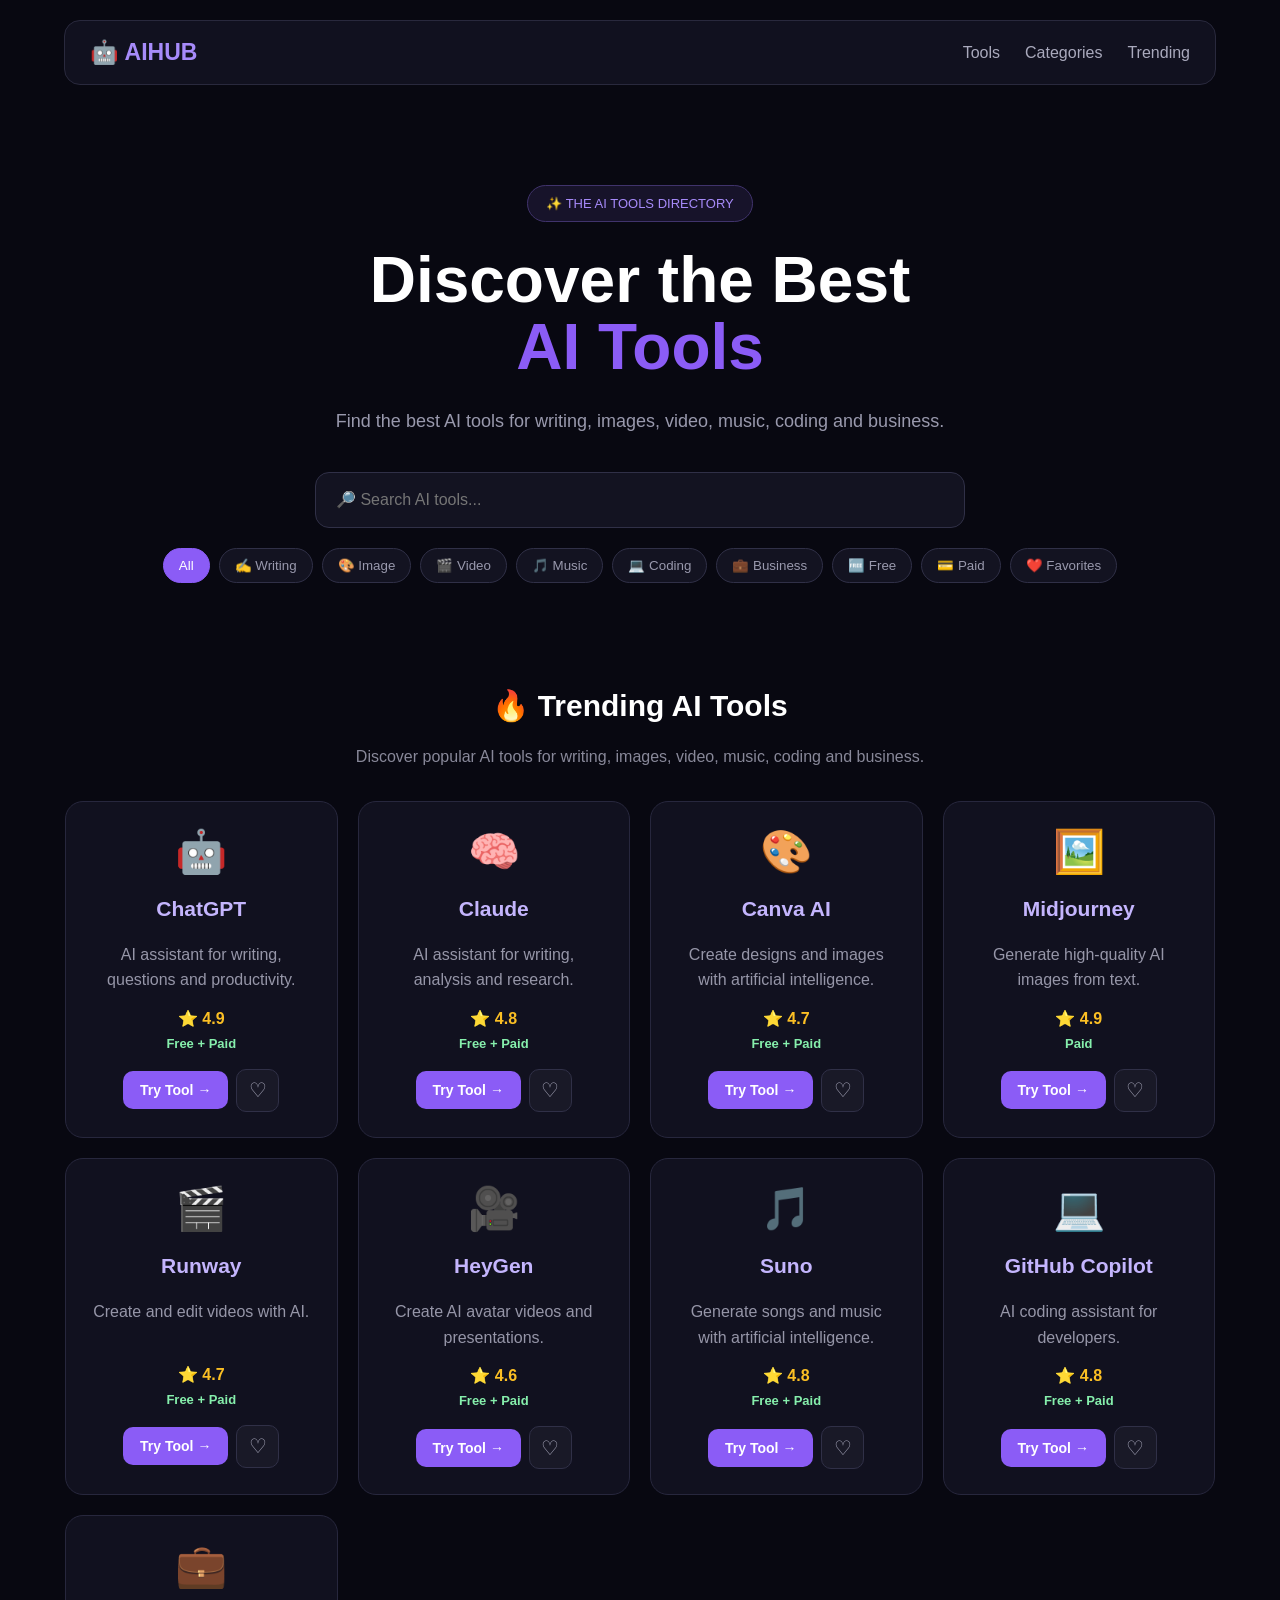
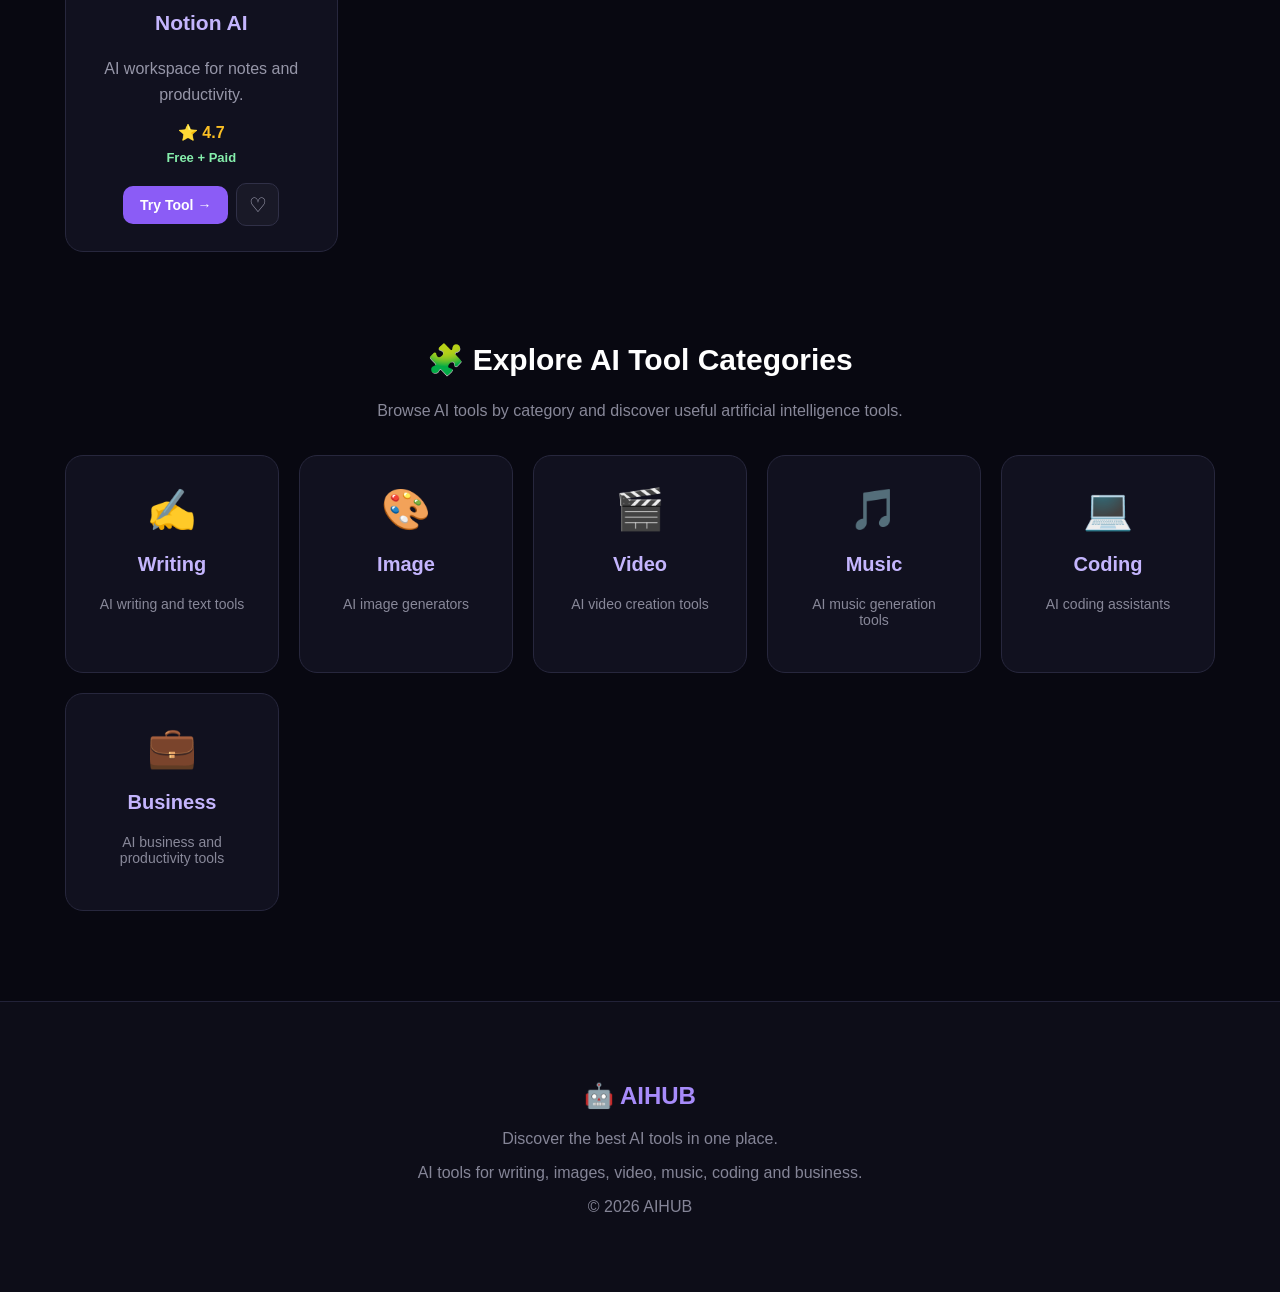
==== index.html @ 84c5f96f "Update index.html" ====
<!DOCTYPE html>
<html lang="en">

<head>

    <meta charset="UTF-8">

    <meta
        name="viewport"
        content="width=device-width, initial-scale=1.0"
    >

    <title>AIHUB - Discover the Best AI Tools</title>

    <meta
        name="description"
        content="AIHUB is an AI tools directory where you can discover the best AI tools for writing, images, video, music, coding and business."
    >

    <meta
        name="keywords"
        content="AI tools, artificial intelligence tools, AI directory, best AI tools, AI writing tools, AI image tools, AI video tools, AI music tools, AI coding tools, AI business tools"
    >

    <meta
        name="robots"
        content="index, follow"
    >

    <meta
        name="author"
        content="AIHUB"
    >

    <link
        rel="canonical"
        href="https://aihubbb.github.io/AIHUB/"
    >

    <link
        rel="stylesheet"
        href="style.css"
    >
<script type="application/ld+json">
{
  "@context": "https://schema.org",
  "@type": "WebSite",
  "name": "AIHUB",
  "url": "https://aihubbb.github.io/AIHUB/",
  "description": "Discover the best AI tools for writing, images, video, music, coding and business.",
  "potentialAction": {
    "@type": "SearchAction",
    "target": "https://aihubbb.github.io/AIHUB/?search={search_term_string}",
    "query-input": "required name=search_term_string"
  }
}
</script>
<meta name='impact-site-verification' value='a7a691cd-0ba6-4238-99f5-280860e67307'>
<!-- Google tag (gtag.js) -->
<script async src="https://www.googletagmanager.com/gtag/js?id=G-LG88MPD4NY"></script>
<script>
  window.dataLayer = window.dataLayer || [];
  function gtag(){dataLayer.push(arguments);}
  gtag('js', new Date());

  gtag('config', 'G-LG88MPD4NY');
</script>
<!-- Google tag (gtag.js) -->
<script async src="https://www.googletagmanager.com/gtag/js?id=G-LG88MPD4NY"></script>
<script>
  window.dataLayer = window.dataLayer || [];
  function gtag(){dataLayer.push(arguments);}
  gtag('js', new Date());

  gtag('config', 'G-LG88MPD4NY');
</script>
</head>
</head>


<body>


<!-- =========================
     NAVBAR
========================= -->

<nav>

    <div class="logo">
        🤖 AIHUB
    </div>


    <div class="nav-links">

        <a href="#tools">
            Tools
        </a>

        <a href="#categories">
            Categories
        </a>

        <a href="#tools">
            Trending
        </a>

    </div>

</nav>



<!-- =========================
     HERO
========================= -->

<header>

    <div class="badge">
        ✨ THE AI TOOLS DIRECTORY
    </div>


    <h1>
        Discover the Best
        <span>AI Tools</span>
    </h1>


    <p>
        Find the best AI tools for writing,
        images, video, music, coding and business.
    </p>



    <!-- =========================
         SEARCH + FILTERS
    ========================= -->

    <div class="search-area">

        <input
            id="searchInput"
            type="text"
            placeholder="🔎 Search AI tools..."
            aria-label="Search AI tools"
        >


        <div class="filters">

            <button
                class="filter active"
                data-filter="all"
            >
                All
            </button>


            <button
                class="filter"
                data-filter="writing"
            >
                ✍️ Writing
            </button>


            <button
                class="filter"
                data-filter="image"
            >
                🎨 Image
            </button>


            <button
                class="filter"
                data-filter="video"
            >
                🎬 Video
            </button>


            <button
                class="filter"
                data-filter="music"
            >
                🎵 Music
            </button>


            <button
                class="filter"
                data-filter="coding"
            >
                💻 Coding
            </button>


            <button
                class="filter"
                data-filter="business"
            >
                💼 Business
            </button>


            <button
                class="filter"
                data-filter="free"
            >
                🆓 Free
            </button>


            <button
                class="filter"
                data-filter="paid"
            >
                💳 Paid
            </button>


            <button
                class="filter"
                id="favoritesFilter"
            >
                ❤️ Favorites
            </button>

        </div>

    </div>

</header>



<!-- =========================
     TOOLS
========================= -->

<section id="tools">

    <h2>
        🔥 Trending AI Tools
    </h2>


    <p class="section-text">
        Discover popular AI tools for writing,
        images, video, music, coding and business.
    </p>



    <div class="tools-grid">



        <!-- CHATGPT -->

        <div
            class="tool-card"
            data-category="writing"
            data-price="both"
            data-name="ChatGPT"
        >

            <div class="tool-icon">
                🤖
            </div>


            <h3>
                ChatGPT
            </h3>


            <p>
                AI assistant for writing,
                questions and productivity.
            </p>


            <div class="rating">
                ⭐ 4.9
            </div>


            <div class="price">
                Free + Paid
            </div>


            <div class="card-buttons">

                <a
                    href="tool.html?tool=ChatGPT"
                    class="try-button"
                >
                    Try Tool →
                </a>


                <button
                    class="favorite"
                    data-tool="ChatGPT"
                    aria-label="Add ChatGPT to favorites"
                >
                    ♡
                </button>

            </div>

        </div>



        <!-- CLAUDE -->

        <div
            class="tool-card"
            data-category="writing"
            data-price="both"
            data-name="Claude"
        >

            <div class="tool-icon">
                🧠
            </div>


            <h3>
                Claude
            </h3>


            <p>
                AI assistant for writing,
                analysis and research.
            </p>


            <div class="rating">
                ⭐ 4.8
            </div>


            <div class="price">
                Free + Paid
            </div>


            <div class="card-buttons">

                <a
                    href="tool.html?tool=Claude"
                    class="try-button"
                >
                    Try Tool →
                </a>


                <button
                    class="favorite"
                    data-tool="Claude"
                    aria-label="Add Claude to favorites"
                >
                    ♡
                </button>

            </div>

        </div>



        <!-- CANVA AI -->

        <div
            class="tool-card"
            data-category="image"
            data-price="both"
            data-name="Canva AI"
        >

            <div class="tool-icon">
                🎨
            </div>


            <h3>
                Canva AI
            </h3>


            <p>
                Create designs and images
                with artificial intelligence.
            </p>


            <div class="rating">
                ⭐ 4.7
            </div>


            <div class="price">
                Free + Paid
            </div>


            <div class="card-buttons">

                <a
                    href="tool.html?tool=Canva%20AI"
                    class="try-button"
                >
                    Try Tool →
                </a>


                <button
                    class="favorite"
                    data-tool="Canva AI"
                    aria-label="Add Canva AI to favorites"
                >
                    ♡
                </button>

            </div>

        </div>



        <!-- MIDJOURNEY -->

        <div
            class="tool-card"
            data-category="image"
            data-price="paid"
            data-name="Midjourney"
        >

            <div class="tool-icon">
                🖼️
            </div>


            <h3>
                Midjourney
            </h3>


            <p>
                Generate high-quality AI
                images from text.
            </p>


            <div class="rating">
                ⭐ 4.9
            </div>


            <div class="price">
                Paid
            </div>


            <div class="card-buttons">

                <a
                    href="tool.html?tool=Midjourney"
                    class="try-button"
                >
                    Try Tool →
                </a>


                <button
                    class="favorite"
                    data-tool="Midjourney"
                    aria-label="Add Midjourney to favorites"
                >
                    ♡
                </button>

            </div>

        </div>



        <!-- RUNWAY -->

        <div
            class="tool-card"
            data-category="video"
            data-price="both"
            data-name="Runway"
        >

            <div class="tool-icon">
                🎬
            </div>


            <h3>
                Runway
            </h3>


            <p>
                Create and edit videos
                with AI.
            </p>


            <div class="rating">
                ⭐ 4.7
            </div>


            <div class="price">
                Free + Paid
            </div>


            <div class="card-buttons">

                <a
                    href="tool.html?tool=Runway"
                    class="try-button"
                >
                    Try Tool →
                </a>


                <button
                    class="favorite"
                    data-tool="Runway"
                    aria-label="Add Runway to favorites"
                >
                    ♡
                </button>

            </div>

        </div>



        <!-- HEYGEN -->

        <div
            class="tool-card"
            data-category="video"
            data-price="both"
            data-name="HeyGen"
        >

            <div class="tool-icon">
                🎥
            </div>


            <h3>
                HeyGen
            </h3>


            <p>
                Create AI avatar videos
                and presentations.
            </p>


            <div class="rating">
                ⭐ 4.6
            </div>


            <div class="price">
                Free + Paid
            </div>


            <div class="card-buttons">

                <a
                    href="tool.html?tool=HeyGen"
                    class="try-button"
                >
                    Try Tool →
                </a>


                <button
                    class="favorite"
                    data-tool="HeyGen"
                    aria-label="Add HeyGen to favorites"
                >
                    ♡
                </button>

            </div>

        </div>



        <!-- SUNO -->

        <div
            class="tool-card"
            data-category="music"
            data-price="both"
            data-name="Suno"
        >

            <div class="tool-icon">
                🎵
            </div>


            <h3>
                Suno
            </h3>


            <p>
                Generate songs and music
                with artificial intelligence.
            </p>


            <div class="rating">
                ⭐ 4.8
            </div>


            <div class="price">
                Free + Paid
            </div>


            <div class="card-buttons">

                <a
                    href="tool.html?tool=Suno"
                    class="try-button"
                >
                    Try Tool →
                </a>


                <button
                    class="favorite"
                    data-tool="Suno"
                    aria-label="Add Suno to favorites"
                >
                    ♡
                </button>

            </div>

        </div>



        <!-- GITHUB COPILOT -->

        <div
            class="tool-card"
            data-category="coding"
            data-price="both"
            data-name="GitHub Copilot"
        >

            <div class="tool-icon">
                💻
            </div>


            <h3>
                GitHub Copilot
            </h3>


            <p>
                AI coding assistant
                for developers.
            </p>


            <div class="rating">
                ⭐ 4.8
            </div>


            <div class="price">
                Free + Paid
            </div>


            <div class="card-buttons">

                <a
                    href="tool.html?tool=GitHub%20Copilot"
                    class="try-button"
                >
                    Try Tool →
                </a>


                <button
                    class="favorite"
                    data-tool="GitHub Copilot"
                    aria-label="Add GitHub Copilot to favorites"
                >
                    ♡
                </button>

            </div>

        </div>



        <!-- NOTION AI -->

        <div
            class="tool-card"
            data-category="business"
            data-price="both"
            data-name="Notion AI"
        >

            <div class="tool-icon">
                💼
            </div>


            <h3>
                Notion AI
            </h3>


            <p>
                AI workspace for notes
                and productivity.
            </p>


            <div class="rating">
                ⭐ 4.7
            </div>


            <div class="price">
                Free + Paid
            </div>


            <div class="card-buttons">

                <a
                    href="tool.html?tool=Notion%20AI"
                    class="try-button"
                >
                    Try Tool →
                </a>


                <button
                    class="favorite"
                    data-tool="Notion AI"
                    aria-label="Add Notion AI to favorites"
                >
                    ♡
                </button>

            </div>

        </div>


    </div>


    <p
        id="noResults"
        class="no-results"
    >
        No tools found 🔍
    </p>

</section>



<!-- =========================
     CATEGORIES
========================= -->

<section id="categories">

    <h2>
        🧩 Explore AI Tool Categories
    </h2>


    <p class="section-text">
        Browse AI tools by category and discover
        useful artificial intelligence tools.
    </p>


    <div class="category-grid">


        <a
            href="writing.html"
            class="category-card"
        >

            ✍️

            <h3>
                Writing
            </h3>

            <p>
                AI writing and text tools
            </p>

        </a>



        <a
            href="image.html"
            class="category-card"
        >

            🎨

            <h3>
                Image
            </h3>

            <p>
                AI image generators
            </p>

        </a>



        <a
            href="video.html"
            class="category-card"
        >

            🎬

            <h3>
                Video
            </h3>

            <p>
                AI video creation tools
            </p>

        </a>



        <a
            href="music.html"
            class="category-card"
        >

            🎵

            <h3>
                Music
            </h3>

            <p>
                AI music generation tools
            </p>

        </a>



        <a
            href="coding.html"
            class="category-card"
        >

            💻

            <h3>
                Coding
            </h3>

            <p>
                AI coding assistants
            </p>

        </a>



        <a
            href="business.html"
            class="category-card"
        >

            💼

            <h3>
                Business
            </h3>

            <p>
                AI business and productivity tools
            </p>

        </a>

    </div>

</section>



<!-- =========================
     FOOTER
========================= -->

<footer>

    <h2>
        🤖 AIHUB
    </h2>


    <p>
        Discover the best AI tools in one place.
    </p>


    <p>
        AI tools for writing, images, video, music,
        coding and business.
    </p>


    <p>
        © 2026 AIHUB
    </p>

</footer>



<!-- =========================
     JAVASCRIPT
========================= -->

<script src="script.js"></script>

</body>

</html>
---- style.css ----
* {
    box-sizing: border-box;
}

html {
    scroll-behavior: smooth;
}

body {
    margin: 0;
    font-family: Arial, sans-serif;
    background: #080811;
    color: white;
}

/* =========================
   NAVBAR
========================= */

nav {
    width: 90%;
    max-width: 1200px;
    margin: 20px auto;
    padding: 18px 25px;
    display: flex;
    justify-content: space-between;
    align-items: center;
    background: #11111f;
    border: 1px solid #29293d;
    border-radius: 16px;
}

.logo {
    font-size: 23px;
    font-weight: bold;
    color: #a78bfa;
}

.nav-links {
    display: flex;
    gap: 25px;
}

.nav-links a {
    color: #aaaabd;
    text-decoration: none;
    transition: 0.2s;
}

.nav-links a:hover {
    color: #a78bfa;
}

/* =========================
   HERO
========================= */

header {
    text-align: center;
    padding: 80px 20px;
}

.badge {
    display: inline-block;
    padding: 10px 18px;
    border: 1px solid #40336c;
    border-radius: 30px;
    background: #17132a;
    color: #a78bfa;
    font-size: 13px;
}

header h1 {
    max-width: 800px;
    margin: 25px auto;
    font-size: 64px;
    line-height: 1.05;
}

header h1 span {
    color: #8b5cf6;
    display: block;
}

header p {
    max-width: 650px;
    margin: auto;
    color: #9999ad;
    font-size: 18px;
    line-height: 1.7;
}

/* =========================
   SEARCH
========================= */

.search-area {
    margin-top: 35px;
}

#searchInput {
    width: 90%;
    max-width: 650px;
    padding: 18px 20px;
    border-radius: 14px;
    border: 1px solid #303047;
    background: #131321;
    color: white;
    outline: none;
    font-size: 16px;
}

#searchInput:focus {
    border-color: #8b5cf6;
}

/* =========================
   FILTERS
========================= */

.filters {
    margin-top: 20px;
    display: flex;
    justify-content: center;
    flex-wrap: wrap;
    gap: 9px;
}

.filter {
    margin: 0;
    padding: 9px 15px;
    border: 1px solid #303047;
    border-radius: 20px;
    background: #131321;
    color: #9999ad;
    cursor: pointer;
    transition: 0.2s;
}

.filter:hover {
    border-color: #8b5cf6;
    color: white;
}

.filter.active {
    background: #8b5cf6;
    border-color: #8b5cf6;
    color: white;
}

/* =========================
   SECTIONS
========================= */

section {
    width: 90%;
    max-width: 1150px;
    margin: 0 auto 90px;
}

section h2 {
    text-align: center;
    font-size: 30px;
}

.section-text {
    text-align: center;
    color: #888899;
}

/* =========================
   TOOLS GRID
========================= */

.tools-grid {
    margin-top: 35px;
    display: grid;
    grid-template-columns: repeat(auto-fit, minmax(240px, 1fr));
    gap: 20px;
}

.tool-card {
    padding: 25px;
    background: #11111f;
    border: 1px solid #27273d;
    border-radius: 18px;
    text-align: center;
    transition: 0.25s;
}

.tool-card:hover {
    transform: translateY(-7px);
    border-color: #8b5cf6;
    box-shadow: 0 10px 35px rgba(139, 92, 246, 0.15);
}

.tool-icon {
    font-size: 42px;
}

.tool-card h3 {
    color: #c4b5fd;
    font-size: 21px;
}

.tool-card p {
    min-height: 50px;
    color: #9696a8;
    line-height: 1.6;
}

.rating {
    color: #fbbf24;
    font-weight: bold;
}

.price {
    margin-top: 8px;
    color: #86efac;
    font-size: 13px;
    font-weight: bold;
}

/* =========================
   CARD BUTTONS
========================= */

.card-buttons {
    margin-top: 18px;
    display: flex;
    justify-content: center;
    align-items: center;
    gap: 8px;
}

.try-button {
    display: inline-block;
    padding: 11px 17px;
    border-radius: 10px;
    background: #8b5cf6;
    color: white;
    text-decoration: none;
    font-size: 14px;
    font-weight: bold;
    transition: 0.2s;
}

.try-button:hover {
    background: #7c3aed;
    transform: translateY(-2px);
}

/* =========================
   FAVORITES
========================= */

.favorite {
    width: 43px;
    height: 43px;
    margin: 0;
    padding: 0;
    border-radius: 10px;
    background: #191927;
    border: 1px solid #303047;
    color: #aaaabd;
    font-size: 20px;
    cursor: pointer;
    transition: 0.2s;
}

.favorite:hover {
    background: #291c3c;
}

.favorite.active {
    background: #35152f;
    border-color: #f472b6;
    color: #f472b6;
}

/* =========================
   NO RESULTS
========================= */

.no-results {
    display: none;
    text-align: center;
    margin-top: 30px;
    color: #9999ad;
}

/* =========================
   CATEGORIES
========================= */

.category-grid {
    margin-top: 35px;
    display: grid;
    grid-template-columns: repeat(auto-fit, minmax(200px, 1fr));
    gap: 20px;
}

.category-card {
    padding: 30px;
    background: #11111f;
    border: 1px solid #27273d;
    border-radius: 18px;
    text-align: center;
    text-decoration: none;
    color: white;
    font-size: 40px;
    transition: 0.25s;
}

.category-card:hover {
    transform: translateY(-7px);
    border-color: #8b5cf6;
    box-shadow: 0 10px 35px rgba(139, 92, 246, 0.12);
}

.category-card h3 {
    color: #c4b5fd;
    font-size: 20px;
}

.category-card p {
    color: #888899;
    font-size: 14px;
}

/* =========================
   TOOL DETAILS PAGE
========================= */

.tool-details-card {
    max-width: 850px;
    margin: 0 auto;
    padding: 45px;
    background: #11111f;
    border: 1px solid #29293d;
    border-radius: 24px;
    text-align: center;
    box-shadow: 0 20px 60px rgba(0, 0, 0, 0.25);
}

.big-tool-icon {
    width: 100px;
    height: 100px;
    margin: 0 auto 25px;
    display: flex;
    justify-content: center;
    align-items: center;
    border-radius: 25px;
    background: #191927;
    border: 1px solid #34344d;
    font-size: 55px;
}

.tool-details-card > h2 {
    margin-top: 10px;
    color: #c4b5fd;
    font-size: 32px;
}

.tool-info {
    margin-top: 35px;
    display: grid;
    grid-template-columns: repeat(3, 1fr);
    gap: 15px;
}

.info-box {
    padding: 20px;
    background: #181827;
    border: 1px solid #2c2c43;
    border-radius: 15px;
}

.info-box span {
    display: block;
    margin-bottom: 10px;
    color: #888899;
    font-size: 14px;
}

.info-box strong {
    color: white;
    font-size: 17px;
}

/* =========================
   FEATURES
========================= */

.features {
    margin-top: 40px;
    padding: 30px;
    background: #0d0d18;
    border: 1px solid #29293d;
    border-radius: 18px;
    text-align: left;
}

.features h2 {
    margin-top: 0;
    margin-bottom: 25px;
    text-align: left;
    color: #c4b5fd;
}

.features ul {
    margin: 0;
    padding: 0;
    list-style: none;
}

.features li {
    position: relative;
    margin-bottom: 14px;
    padding: 14px 16px 14px 45px;
    background: #151522;
    border-radius: 10px;
    color: #aaaabd;
    line-height: 1.5;
}

.features li::before {
    content: "✓";
    position: absolute;
    left: 17px;
    color: #86efac;
    font-weight: bold;
}

/* =========================
   DETAILS BUTTONS
========================= */

.details-buttons {
    margin-top: 35px;
    display: flex;
    justify-content: center;
    align-items: center;
    gap: 12px;
    flex-wrap: wrap;
}

.big-button {
    padding: 14px 25px;
    font-size: 16px;
}

.back-button {
    display: inline-block;
    padding: 14px 25px;
    border-radius: 10px;
    background: #191927;
    border: 1px solid #303047;
    color: #aaaabd;
    text-decoration: none;
    font-size: 15px;
    font-weight: bold;
    transition: 0.2s;
}

.back-button:hover {
    color: white;
    border-color: #8b5cf6;
    background: #211d32;
}

/* =========================
   FOOTER
========================= */

footer {
    padding: 60px 20px;
    text-align: center;
    border-top: 1px solid #222238;
    background: #0d0d18;
}

footer h2 {
    color: #a78bfa;
}

footer p {
    color: #858597;
}

/* =========================
   MOBILE
========================= */

@media (max-width: 700px) {

    nav {
        flex-direction: column;
        gap: 15px;
    }

    .nav-links {
        flex-wrap: wrap;
        justify-content: center;
        gap: 15px;
    }

    header {
        padding: 60px 20px;
    }

    header h1 {
        font-size: 45px;
    }

    header p {
        font-size: 16px;
    }

    .tools-grid {
        grid-template-columns: 1fr;
    }

    .category-grid {
        grid-template-columns: 1fr;
    }

    .tool-details-card {
        padding: 25px 18px;
    }

    .tool-info {
        grid-template-columns: 1fr;
    }

    .features {
        padding: 20px;
    }

    .details-buttons {
        flex-direction: column;
    }

    .big-button,
    .back-button {
        width: 100%;
        text-align: center;
    }
}
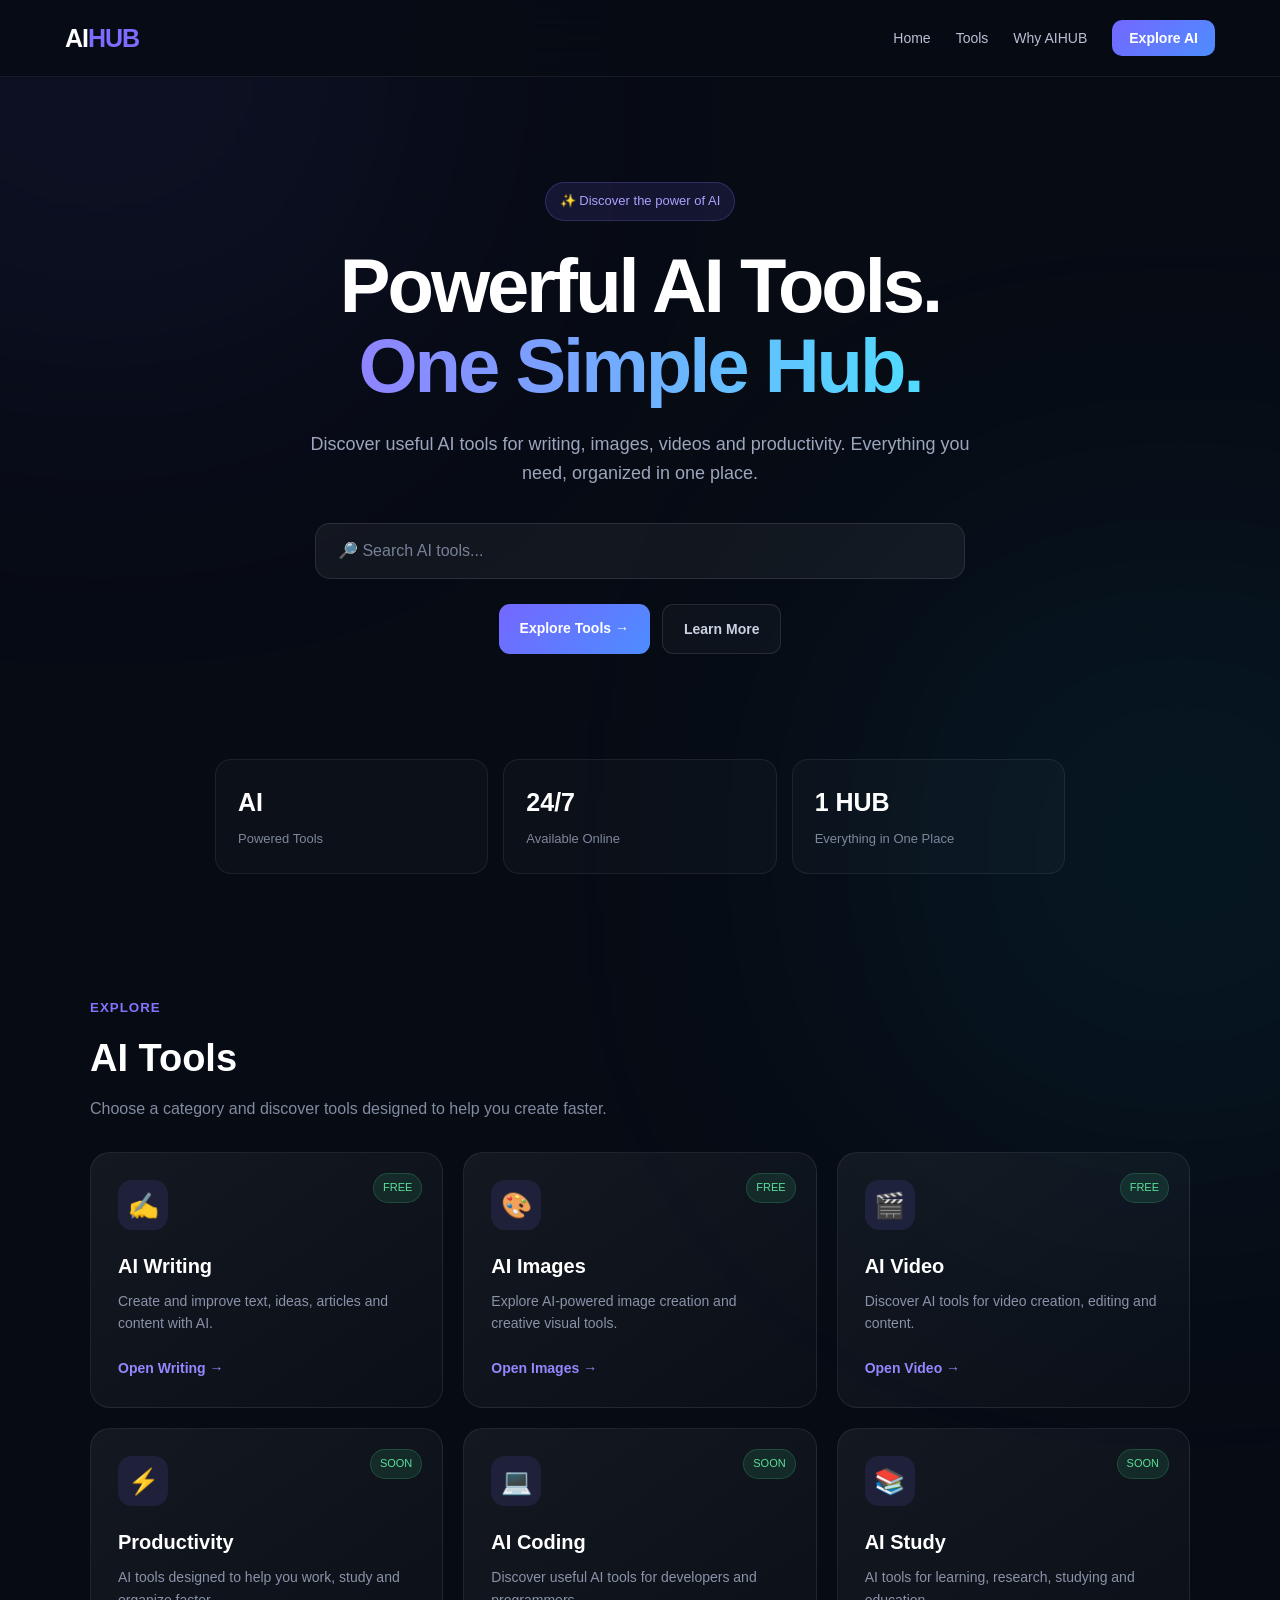
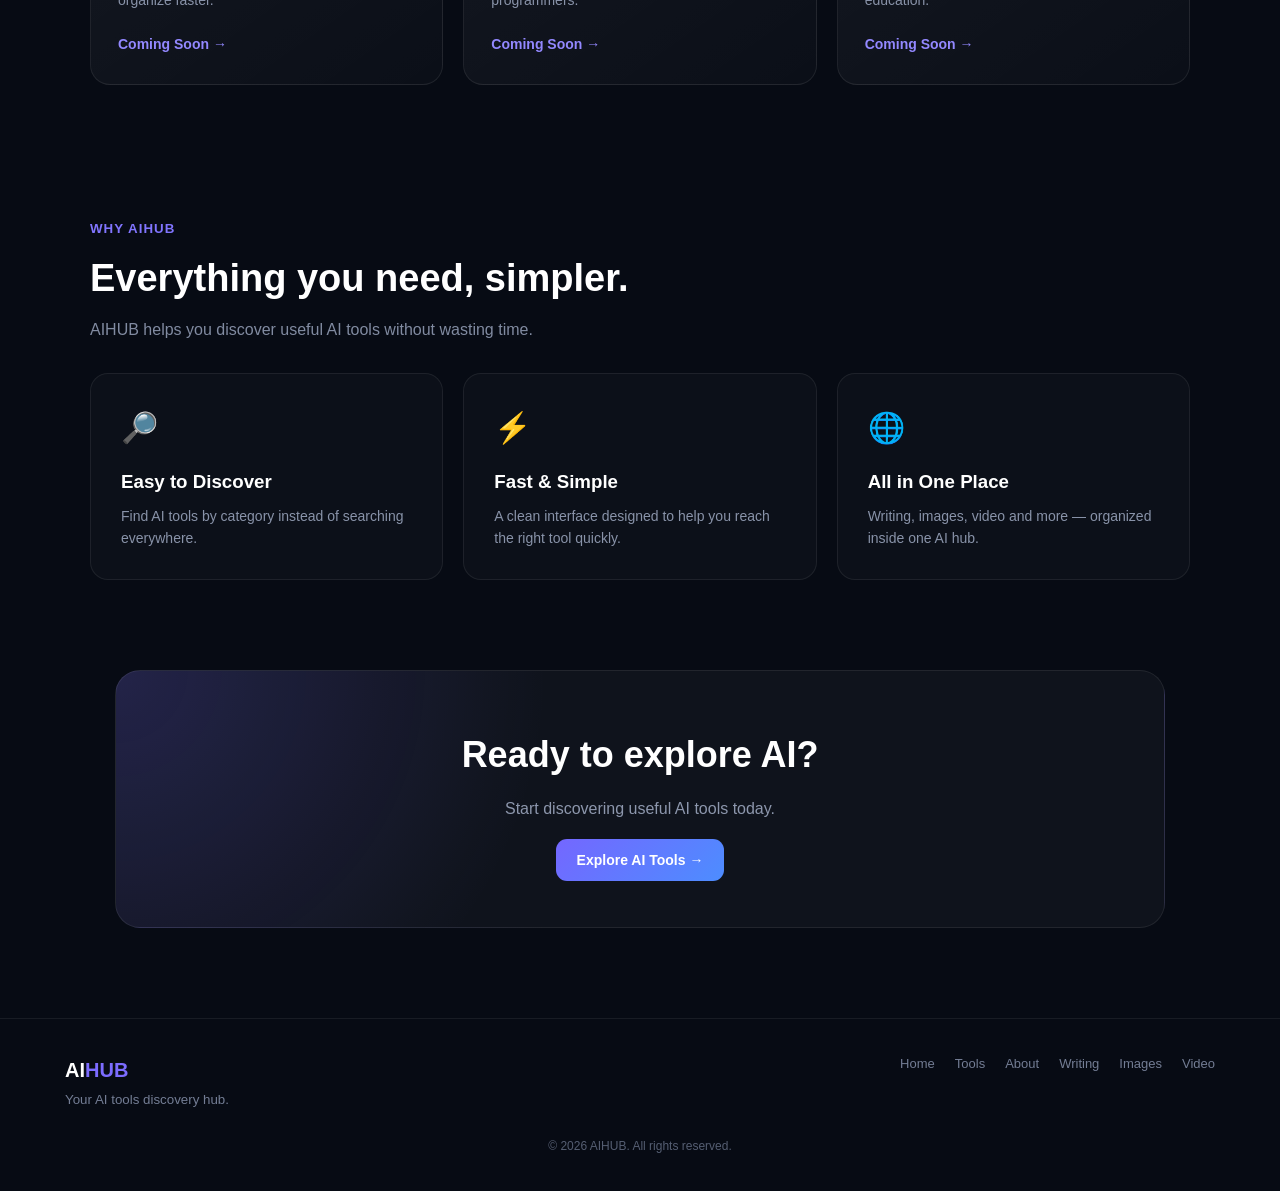
==== commit 0e11d1e7: "Update index.html" ====
--- a/index.html
+++ b/index.html
@@ -1,984 +1,946 @@
 <!DOCTYPE html>
 <html lang="en">
-
 <head>
-
-    <meta charset="UTF-8">
-
-    <meta
-        name="viewport"
-        content="width=device-width, initial-scale=1.0"
-    >
-
-    <title>AIHUB - Discover the Best AI Tools</title>
-
-    <meta
-        name="description"
-        content="AIHUB is an AI tools directory where you can discover the best AI tools for writing, images, video, music, coding and business."
-    >
-
-    <meta
-        name="keywords"
-        content="AI tools, artificial intelligence tools, AI directory, best AI tools, AI writing tools, AI image tools, AI video tools, AI music tools, AI coding tools, AI business tools"
-    >
-
-    <meta
-        name="robots"
-        content="index, follow"
-    >
-
-    <meta
-        name="author"
-        content="AIHUB"
-    >
-
-    <link
-        rel="canonical"
-        href="https://aihubbb.github.io/AIHUB/"
-    >
-
-    <link
-        rel="stylesheet"
-        href="style.css"
-    >
-<script type="application/ld+json">
-{
-  "@context": "https://schema.org",
-  "@type": "WebSite",
-  "name": "AIHUB",
-  "url": "https://aihubbb.github.io/AIHUB/",
-  "description": "Discover the best AI tools for writing, images, video, music, coding and business.",
-  "potentialAction": {
-    "@type": "SearchAction",
-    "target": "https://aihubbb.github.io/AIHUB/?search={search_term_string}",
-    "query-input": "required name=search_term_string"
-  }
-}
-</script>
-<meta name='impact-site-verification' value='a7a691cd-0ba6-4238-99f5-280860e67307'>
-<!-- Google tag (gtag.js) -->
-<script async src="https://www.googletagmanager.com/gtag/js?id=G-LG88MPD4NY"></script>
-<script>
-  window.dataLayer = window.dataLayer || [];
-  function gtag(){dataLayer.push(arguments);}
-  gtag('js', new Date());
-
-  gtag('config', 'G-LG88MPD4NY');
-</script>
-<!-- Google tag (gtag.js) -->
-<script async src="https://www.googletagmanager.com/gtag/js?id=G-LG88MPD4NY"></script>
-<script>
-  window.dataLayer = window.dataLayer || [];
-  function gtag(){dataLayer.push(arguments);}
-  gtag('js', new Date());
-
-  gtag('config', 'G-LG88MPD4NY');
-</script>
+  <meta charset="UTF-8">
+
+  <!-- Mobile -->
+  <meta name="viewport" content="width=device-width, initial-scale=1.0">
+
+  <!-- SEO -->
+  <title>AIHUB - Free AI Tools for Writing, Images & Videos</title>
+  <meta name="description" content="AIHUB is a collection of useful AI tools for writing, images, videos and productivity. Discover powerful AI tools in one place.">
+  <meta name="keywords" content="AI tools, free AI tools, artificial intelligence, AI writing, AI image generator, AI video tools, AIHUB">
+  <meta name="author" content="AIHUB">
+
+  <!-- Google -->
+  <meta name="robots" content="index, follow">
+  <link rel="canonical" href="https://aihubbb.github.io/AIHUB/">
+
+  <!-- Favicon -->
+  <link rel="icon" href="favicon.svg" type="image/svg+xml">
+
+  <!-- Open Graph -->
+  <meta property="og:title" content="AIHUB - Powerful AI Tools">
+  <meta property="og:description" content="Discover useful AI tools for writing, images, videos and productivity.">
+  <meta property="og:type" content="website">
+  <meta property="og:url" content="https://aihubbb.github.io/AIHUB/">
+
+  <!-- Google Analytics -->
+  <script async src="https://www.googletagmanager.com/gtag/js?id=G-LG88MPD4NY"></script>
+  <script>
+    window.dataLayer = window.dataLayer || [];
+    function gtag(){dataLayer.push(arguments);}
+    gtag('js', new Date());
+
+    gtag('config', 'G-LG88MPD4NY');
+  </script>
+
+  <style>
+    * {
+      margin: 0;
+      padding: 0;
+      box-sizing: border-box;
+    }
+
+    html {
+      scroll-behavior: smooth;
+    }
+
+    body {
+      font-family: Arial, Helvetica, sans-serif;
+      background: #070b14;
+      color: #ffffff;
+      line-height: 1.6;
+      overflow-x: hidden;
+    }
+
+    /* Background */
+    body::before {
+      content: "";
+      position: fixed;
+      width: 500px;
+      height: 500px;
+      background: #6c63ff;
+      filter: blur(180px);
+      opacity: 0.12;
+      top: -200px;
+      left: -150px;
+      pointer-events: none;
+      z-index: -1;
+    }
+
+    body::after {
+      content: "";
+      position: fixed;
+      width: 500px;
+      height: 500px;
+      background: #00d4ff;
+      filter: blur(180px);
+      opacity: 0.10;
+      bottom: -200px;
+      right: -150px;
+      pointer-events: none;
+      z-index: -1;
+    }
+
+    /* Navbar */
+    nav {
+      width: 100%;
+      position: sticky;
+      top: 0;
+      z-index: 1000;
+      background: rgba(7, 11, 20, 0.82);
+      backdrop-filter: blur(18px);
+      border-bottom: 1px solid rgba(255,255,255,0.07);
+    }
+
+    .nav-container {
+      max-width: 1200px;
+      margin: auto;
+      padding: 18px 25px;
+      display: flex;
+      justify-content: space-between;
+      align-items: center;
+    }
+
+    .logo {
+      font-size: 25px;
+      font-weight: 800;
+      letter-spacing: -1px;
+      color: white;
+      text-decoration: none;
+    }
+
+    .logo span {
+      color: #7c6cff;
+    }
+
+    .nav-links {
+      display: flex;
+      gap: 25px;
+      list-style: none;
+    }
+
+    .nav-links a {
+      color: #b8c0d4;
+      text-decoration: none;
+      font-size: 14px;
+      transition: 0.3s;
+    }
+
+    .nav-links a:hover {
+      color: white;
+    }
+
+    .nav-button {
+      padding: 10px 17px;
+      border-radius: 10px;
+      background: linear-gradient(135deg, #7467ff, #4d8dff);
+      color: white !important;
+      font-weight: bold;
+    }
+
+    /* Hero */
+    .hero {
+      max-width: 1100px;
+      margin: auto;
+      padding: 105px 25px 75px;
+      text-align: center;
+    }
+
+    .badge {
+      display: inline-block;
+      padding: 8px 14px;
+      border-radius: 30px;
+      background: rgba(124,108,255,0.12);
+      border: 1px solid rgba(124,108,255,0.25);
+      color: #aaa2ff;
+      font-size: 13px;
+      margin-bottom: 25px;
+    }
+
+    .hero h1 {
+      font-size: clamp(42px, 7vw, 76px);
+      line-height: 1.05;
+      letter-spacing: -3px;
+      max-width: 900px;
+      margin: auto;
+    }
+
+    .gradient-text {
+      background: linear-gradient(90deg, #8f83ff, #4fdcff);
+      -webkit-background-clip: text;
+      background-clip: text;
+      color: transparent;
+    }
+
+    .hero p {
+      max-width: 680px;
+      margin: 25px auto 35px;
+      color: #9ca6bc;
+      font-size: 18px;
+    }
+
+    /* Search */
+    .search-box {
+      max-width: 650px;
+      margin: 0 auto 20px;
+      position: relative;
+    }
+
+    .search-box input {
+      width: 100%;
+      padding: 18px 22px;
+      border-radius: 15px;
+      border: 1px solid rgba(255,255,255,0.1);
+      background: rgba(255,255,255,0.05);
+      color: white;
+      font-size: 16px;
+      outline: none;
+      transition: 0.3s;
+    }
+
+    .search-box input:focus {
+      border-color: #7467ff;
+      box-shadow: 0 0 25px rgba(116,103,255,0.18);
+    }
+
+    .search-box input::placeholder {
+      color: #778198;
+    }
+
+    .hero-buttons {
+      display: flex;
+      justify-content: center;
+      gap: 12px;
+      margin-top: 25px;
+      flex-wrap: wrap;
+    }
+
+    .primary-btn,
+    .secondary-btn {
+      padding: 13px 21px;
+      border-radius: 11px;
+      text-decoration: none;
+      font-weight: bold;
+      font-size: 14px;
+      transition: 0.3s;
+    }
+
+    .primary-btn {
+      background: linear-gradient(135deg, #7467ff, #4d8dff);
+      color: white;
+    }
+
+    .secondary-btn {
+      color: #cbd2e3;
+      border: 1px solid rgba(255,255,255,0.1);
+      background: rgba(255,255,255,0.03);
+    }
+
+    .primary-btn:hover,
+    .secondary-btn:hover {
+      transform: translateY(-2px);
+    }
+
+    /* Stats */
+    .stats {
+      max-width: 900px;
+      margin: 30px auto 80px;
+      display: grid;
+      grid-template-columns: repeat(3, 1fr);
+      gap: 15px;
+      padding: 0 25px;
+    }
+
+    .stat {
+      padding: 22px;
+      border: 1px solid rgba(255,255,255,0.07);
+      border-radius: 16px;
+      background: rgba(255,255,255,0.025);
+    }
+
+    .stat strong {
+      display: block;
+      font-size: 25px;
+      margin-bottom: 3px;
+    }
+
+    .stat span {
+      color: #7e879d;
+      font-size: 13px;
+    }
+
+    /* Sections */
+    .section {
+      max-width: 1150px;
+      margin: auto;
+      padding: 40px 25px 90px;
+    }
+
+    .section-header {
+      margin-bottom: 30px;
+    }
+
+    .section-header small {
+      color: #8175ff;
+      font-weight: bold;
+      text-transform: uppercase;
+      letter-spacing: 1px;
+    }
+
+    .section-header h2 {
+      font-size: 38px;
+      margin-top: 8px;
+    }
+
+    .section-header p {
+      color: #818ba1;
+      margin-top: 8px;
+    }
+
+    /* Tools Grid */
+    .tools-grid {
+      display: grid;
+      grid-template-columns: repeat(3, 1fr);
+      gap: 20px;
+    }
+
+    .tool-card {
+      position: relative;
+      padding: 27px;
+      min-height: 230px;
+      border-radius: 20px;
+      background: linear-gradient(
+        145deg,
+        rgba(255,255,255,0.055),
+        rgba(255,255,255,0.018)
+      );
+      border: 1px solid rgba(255,255,255,0.08);
+      transition: 0.3s;
+      overflow: hidden;
+    }
+
+    .tool-card:hover {
+      transform: translateY(-6px);
+      border-color: rgba(124,108,255,0.5);
+      box-shadow: 0 20px 50px rgba(0,0,0,0.25);
+    }
+
+    .tool-icon {
+      width: 50px;
+      height: 50px;
+      display: flex;
+      align-items: center;
+      justify-content: center;
+      border-radius: 14px;
+      background: rgba(124,108,255,0.12);
+      font-size: 25px;
+      margin-bottom: 20px;
+    }
+
+    .tool-card h3 {
+      font-size: 20px;
+      margin-bottom: 8px;
+    }
+
+    .tool-card p {
+      color: #8993a9;
+      font-size: 14px;
+      margin-bottom: 20px;
+    }
+
+    .tool-link {
+      color: #9388ff;
+      text-decoration: none;
+      font-weight: bold;
+      font-size: 14px;
+    }
+
+    .status {
+      position: absolute;
+      right: 20px;
+      top: 20px;
+      font-size: 11px;
+      padding: 5px 9px;
+      border-radius: 20px;
+      background: rgba(70,210,140,0.12);
+      color: #5be09b;
+      border: 1px solid rgba(70,210,140,0.2);
+    }
+
+    /* Why AIHUB */
+    .why-grid {
+      display: grid;
+      grid-template-columns: repeat(3, 1fr);
+      gap: 20px;
+    }
+
+    .why-card {
+      padding: 30px;
+      border-radius: 18px;
+      background: rgba(255,255,255,0.025);
+      border: 1px solid rgba(255,255,255,0.07);
+    }
+
+    .why-card h3 {
+      margin: 15px 0 8px;
+    }
+
+    .why-card p {
+      color: #8993a9;
+      font-size: 14px;
+    }
+
+    .why-icon {
+      font-size: 30px;
+    }
+
+    /* CTA */
+    .cta {
+      max-width: 1050px;
+      margin: 0 auto 90px;
+      padding: 55px 30px;
+      text-align: center;
+      border-radius: 25px;
+      background:
+        radial-gradient(circle at top left, rgba(116,103,255,0.2), transparent 40%),
+        rgba(255,255,255,0.035);
+      border: 1px solid rgba(255,255,255,0.08);
+    }
+
+    .cta h2 {
+      font-size: 36px;
+      margin-bottom: 12px;
+    }
+
+    .cta p {
+      color: #8d97ad;
+      margin-bottom: 25px;
+    }
+
+    /* Footer */
+    footer {
+      border-top: 1px solid rgba(255,255,255,0.07);
+      padding: 35px 25px;
+      color: #737d94;
+    }
+
+    .footer-container {
+      max-width: 1150px;
+      margin: auto;
+      display: flex;
+      justify-content: space-between;
+      gap: 20px;
+      flex-wrap: wrap;
+    }
+
+    .footer-logo {
+      color: white;
+      font-weight: bold;
+      font-size: 20px;
+    }
+
+    .footer-links {
+      display: flex;
+      gap: 20px;
+      flex-wrap: wrap;
+    }
+
+    .footer-links a {
+      color: #737d94;
+      text-decoration: none;
+      font-size: 13px;
+    }
+
+    .footer-links a:hover {
+      color: white;
+    }
+
+    .copyright {
+      text-align: center;
+      margin-top: 25px;
+      font-size: 12px;
+      color: #555e72;
+    }
+
+    /* No results */
+    #noResults {
+      display: none;
+      text-align: center;
+      color: #8b95aa;
+      padding: 30px;
+    }
+
+    /* Mobile */
+    @media (max-width: 850px) {
+      .tools-grid,
+      .why-grid {
+        grid-template-columns: repeat(2, 1fr);
+      }
+
+      .nav-links {
+        display: none;
+      }
+
+      .hero {
+        padding-top: 75px;
+      }
+    }
+
+    @media (max-width: 600px) {
+      .hero h1 {
+        letter-spacing: -2px;
+      }
+
+      .hero p {
+        font-size: 16px;
+      }
+
+      .stats {
+        grid-template-columns: 1fr;
+      }
+
+      .tools-grid,
+      .why-grid {
+        grid-template-columns: 1fr;
+      }
+
+      .section-header h2 {
+        font-size: 30px;
+      }
+
+      .cta h2 {
+        font-size: 28px;
+      }
+
+      .nav-container {
+        padding: 15px 18px;
+      }
+    }
+  </style>
 </head>
-</head>
-
 
 <body>
 
-
-<!-- =========================
-     NAVBAR
-========================= -->
-
-<nav>
-
-    <div class="logo">
-        🤖 AIHUB
+  <!-- NAVBAR -->
+  <nav>
+    <div class="nav-container">
+
+      <a href="./" class="logo">
+        AI<span>HUB</span>
+      </a>
+
+      <ul class="nav-links">
+        <li><a href="./">Home</a></li>
+        <li><a href="#tools">Tools</a></li>
+        <li><a href="#why">Why AIHUB</a></li>
+        <li>
+          <a href="#tools" class="nav-button">Explore AI</a>
+        </li>
+      </ul>
+
     </div>
-
-
-    <div class="nav-links">
-
-        <a href="#tools">
-            Tools
-        </a>
-
-        <a href="#categories">
-            Categories
-        </a>
-
-        <a href="#tools">
-            Trending
-        </a>
-
+  </nav>
+
+
+  <!-- HERO -->
+  <header class="hero">
+
+    <div class="badge">
+      ✨ Discover the power of AI
     </div>
 
-</nav>
-
-
-
-<!-- =========================
-     HERO
-========================= -->
-
-<header>
-
-    <div class="badge">
-        ✨ THE AI TOOLS DIRECTORY
+    <h1>
+      Powerful AI Tools.
+      <br>
+      <span class="gradient-text">One Simple Hub.</span>
+    </h1>
+
+    <p>
+      Discover useful AI tools for writing, images, videos and productivity.
+      Everything you need, organized in one place.
+    </p>
+
+    <!-- SEARCH -->
+    <div class="search-box">
+      <input
+        type="search"
+        id="searchInput"
+        placeholder="🔎 Search AI tools..."
+        aria-label="Search AI tools"
+      >
     </div>
 
-
-    <h1>
-        Discover the Best
-        <span>AI Tools</span>
-    </h1>
-
-
-    <p>
-        Find the best AI tools for writing,
-        images, video, music, coding and business.
-    </p>
-
-
-
-    <!-- =========================
-         SEARCH + FILTERS
-    ========================= -->
-
-    <div class="search-area">
-
-        <input
-            id="searchInput"
-            type="text"
-            placeholder="🔎 Search AI tools..."
-            aria-label="Search AI tools"
+    <div class="hero-buttons">
+      <a href="#tools" class="primary-btn">
+        Explore Tools →
+      </a>
+
+      <a href="#why" class="secondary-btn">
+        Learn More
+      </a>
+    </div>
+
+  </header>
+
+
+  <!-- STATS -->
+  <section class="stats">
+
+    <div class="stat">
+      <strong>AI</strong>
+      <span>Powered Tools</span>
+    </div>
+
+    <div class="stat">
+      <strong>24/7</strong>
+      <span>Available Online</span>
+    </div>
+
+    <div class="stat">
+      <strong>1 HUB</strong>
+      <span>Everything in One Place</span>
+    </div>
+
+  </section>
+
+
+  <!-- TOOLS -->
+  <main>
+
+    <section class="section" id="tools">
+
+      <div class="section-header">
+        <small>Explore</small>
+
+        <h2>AI Tools</h2>
+
+        <p>
+          Choose a category and discover tools designed to help you create faster.
+        </p>
+      </div>
+
+
+      <div class="tools-grid" id="toolsGrid">
+
+        <!-- WRITING -->
+        <article
+          class="tool-card"
+          data-name="writing ai writer text content blog copy"
         >
 
-
-        <div class="filters">
-
-            <button
-                class="filter active"
-                data-filter="all"
-            >
-                All
-            </button>
-
-
-            <button
-                class="filter"
-                data-filter="writing"
-            >
-                ✍️ Writing
-            </button>
-
-
-            <button
-                class="filter"
-                data-filter="image"
-            >
-                🎨 Image
-            </button>
-
-
-            <button
-                class="filter"
-                data-filter="video"
-            >
-                🎬 Video
-            </button>
-
-
-            <button
-                class="filter"
-                data-filter="music"
-            >
-                🎵 Music
-            </button>
-
-
-            <button
-                class="filter"
-                data-filter="coding"
-            >
-                💻 Coding
-            </button>
-
-
-            <button
-                class="filter"
-                data-filter="business"
-            >
-                💼 Business
-            </button>
-
-
-            <button
-                class="filter"
-                data-filter="free"
-            >
-                🆓 Free
-            </button>
-
-
-            <button
-                class="filter"
-                data-filter="paid"
-            >
-                💳 Paid
-            </button>
-
-
-            <button
-                class="filter"
-                id="favoritesFilter"
-            >
-                ❤️ Favorites
-            </button>
+          <span class="status">FREE</span>
+
+          <div class="tool-icon">
+            ✍️
+          </div>
+
+          <h3>AI Writing</h3>
+
+          <p>
+            Create and improve text, ideas, articles and content with AI.
+          </p>
+
+          <a href="writing.html" class="tool-link">
+            Open Writing →
+          </a>
+
+        </article>
+
+
+        <!-- IMAGE -->
+        <article
+          class="tool-card"
+          data-name="image ai images generator art design photo"
+        >
+
+          <span class="status">FREE</span>
+
+          <div class="tool-icon">
+            🎨
+          </div>
+
+          <h3>AI Images</h3>
+
+          <p>
+            Explore AI-powered image creation and creative visual tools.
+          </p>
+
+          <a href="image.html" class="tool-link">
+            Open Images →
+          </a>
+
+        </article>
+
+
+        <!-- VIDEO -->
+        <article
+          class="tool-card"
+          data-name="video ai video creator editing animation"
+        >
+
+          <span class="status">FREE</span>
+
+          <div class="tool-icon">
+            🎬
+          </div>
+
+          <h3>AI Video</h3>
+
+          <p>
+            Discover AI tools for video creation, editing and content.
+          </p>
+
+          <a href="video.html" class="tool-link">
+            Open Video →
+          </a>
+
+        </article>
+
+
+        <!-- PRODUCTIVITY -->
+        <article
+          class="tool-card"
+          data-name="productivity ai productivity work study"
+        >
+
+          <span class="status">SOON</span>
+
+          <div class="tool-icon">
+            ⚡
+          </div>
+
+          <h3>Productivity</h3>
+
+          <p>
+            AI tools designed to help you work, study and organize faster.
+          </p>
+
+          <a href="#tools" class="tool-link">
+            Coming Soon →
+          </a>
+
+        </article>
+
+
+        <!-- CODING -->
+        <article
+          class="tool-card"
+          data-name="coding developer programming code ai"
+        >
+
+          <span class="status">SOON</span>
+
+          <div class="tool-icon">
+            💻
+          </div>
+
+          <h3>AI Coding</h3>
+
+          <p>
+            Discover useful AI tools for developers and programmers.
+          </p>
+
+          <a href="#tools" class="tool-link">
+            Coming Soon →
+          </a>
+
+        </article>
+
+
+        <!-- STUDY -->
+        <article
+          class="tool-card"
+          data-name="study education school homework ai learning"
+        >
+
+          <span class="status">SOON</span>
+
+          <div class="tool-icon">
+            📚
+          </div>
+
+          <h3>AI Study</h3>
+
+          <p>
+            AI tools for learning, research, studying and education.
+          </p>
+
+          <a href="#tools" class="tool-link">
+            Coming Soon →
+          </a>
+
+        </article>
+
+      </div>
+
+
+      <div id="noResults">
+        No AI tools found. Try another search.
+      </div>
+
+    </section>
+
+
+    <!-- WHY AIHUB -->
+    <section class="section" id="why">
+
+      <div class="section-header">
+        <small>Why AIHUB</small>
+
+        <h2>Everything you need, simpler.</h2>
+
+        <p>
+          AIHUB helps you discover useful AI tools without wasting time.
+        </p>
+      </div>
+
+
+      <div class="why-grid">
+
+        <div class="why-card">
+
+          <div class="why-icon">🔎</div>
+
+          <h3>Easy to Discover</h3>
+
+          <p>
+            Find AI tools by category instead of searching everywhere.
+          </p>
 
         </div>
 
+
+        <div class="why-card">
+
+          <div class="why-icon">⚡</div>
+
+          <h3>Fast & Simple</h3>
+
+          <p>
+            A clean interface designed to help you reach the right tool quickly.
+          </p>
+
+        </div>
+
+
+        <div class="why-card">
+
+          <div class="why-icon">🌐</div>
+
+          <h3>All in One Place</h3>
+
+          <p>
+            Writing, images, video and more — organized inside one AI hub.
+          </p>
+
+        </div>
+
+      </div>
+
+    </section>
+
+
+    <!-- CTA -->
+    <section class="cta">
+
+      <h2>Ready to explore AI?</h2>
+
+      <p>
+        Start discovering useful AI tools today.
+      </p>
+
+      <a href="#tools" class="primary-btn">
+        Explore AI Tools →
+      </a>
+
+    </section>
+
+  </main>
+
+
+  <!-- FOOTER -->
+  <footer>
+
+    <div class="footer-container">
+
+      <div>
+        <div class="footer-logo">
+          AI<span style="color:#7c6cff;">HUB</span>
+        </div>
+
+        <small>
+          Your AI tools discovery hub.
+        </small>
+      </div>
+
+
+      <div class="footer-links">
+
+        <a href="./">Home</a>
+
+        <a href="#tools">Tools</a>
+
+        <a href="#why">About</a>
+
+        <a href="writing.html">Writing</a>
+
+        <a href="image.html">Images</a>
+
+        <a href="video.html">Video</a>
+
+      </div>
+
     </div>
 
-</header>
-
-
-
-<!-- =========================
-     TOOLS
-========================= -->
-
-<section id="tools">
-
-    <h2>
-        🔥 Trending AI Tools
-    </h2>
-
-
-    <p class="section-text">
-        Discover popular AI tools for writing,
-        images, video, music, coding and business.
-    </p>
-
-
-
-    <div class="tools-grid">
-
-
-
-        <!-- CHATGPT -->
-
-        <div
-            class="tool-card"
-            data-category="writing"
-            data-price="both"
-            data-name="ChatGPT"
-        >
-
-            <div class="tool-icon">
-                🤖
-            </div>
-
-
-            <h3>
-                ChatGPT
-            </h3>
-
-
-            <p>
-                AI assistant for writing,
-                questions and productivity.
-            </p>
-
-
-            <div class="rating">
-                ⭐ 4.9
-            </div>
-
-
-            <div class="price">
-                Free + Paid
-            </div>
-
-
-            <div class="card-buttons">
-
-                <a
-                    href="tool.html?tool=ChatGPT"
-                    class="try-button"
-                >
-                    Try Tool →
-                </a>
-
-
-                <button
-                    class="favorite"
-                    data-tool="ChatGPT"
-                    aria-label="Add ChatGPT to favorites"
-                >
-                    ♡
-                </button>
-
-            </div>
-
-        </div>
-
-
-
-        <!-- CLAUDE -->
-
-        <div
-            class="tool-card"
-            data-category="writing"
-            data-price="both"
-            data-name="Claude"
-        >
-
-            <div class="tool-icon">
-                🧠
-            </div>
-
-
-            <h3>
-                Claude
-            </h3>
-
-
-            <p>
-                AI assistant for writing,
-                analysis and research.
-            </p>
-
-
-            <div class="rating">
-                ⭐ 4.8
-            </div>
-
-
-            <div class="price">
-                Free + Paid
-            </div>
-
-
-            <div class="card-buttons">
-
-                <a
-                    href="tool.html?tool=Claude"
-                    class="try-button"
-                >
-                    Try Tool →
-                </a>
-
-
-                <button
-                    class="favorite"
-                    data-tool="Claude"
-                    aria-label="Add Claude to favorites"
-                >
-                    ♡
-                </button>
-
-            </div>
-
-        </div>
-
-
-
-        <!-- CANVA AI -->
-
-        <div
-            class="tool-card"
-            data-category="image"
-            data-price="both"
-            data-name="Canva AI"
-        >
-
-            <div class="tool-icon">
-                🎨
-            </div>
-
-
-            <h3>
-                Canva AI
-            </h3>
-
-
-            <p>
-                Create designs and images
-                with artificial intelligence.
-            </p>
-
-
-            <div class="rating">
-                ⭐ 4.7
-            </div>
-
-
-            <div class="price">
-                Free + Paid
-            </div>
-
-
-            <div class="card-buttons">
-
-                <a
-                    href="tool.html?tool=Canva%20AI"
-                    class="try-button"
-                >
-                    Try Tool →
-                </a>
-
-
-                <button
-                    class="favorite"
-                    data-tool="Canva AI"
-                    aria-label="Add Canva AI to favorites"
-                >
-                    ♡
-                </button>
-
-            </div>
-
-        </div>
-
-
-
-        <!-- MIDJOURNEY -->
-
-        <div
-            class="tool-card"
-            data-category="image"
-            data-price="paid"
-            data-name="Midjourney"
-        >
-
-            <div class="tool-icon">
-                🖼️
-            </div>
-
-
-            <h3>
-                Midjourney
-            </h3>
-
-
-            <p>
-                Generate high-quality AI
-                images from text.
-            </p>
-
-
-            <div class="rating">
-                ⭐ 4.9
-            </div>
-
-
-            <div class="price">
-                Paid
-            </div>
-
-
-            <div class="card-buttons">
-
-                <a
-                    href="tool.html?tool=Midjourney"
-                    class="try-button"
-                >
-                    Try Tool →
-                </a>
-
-
-                <button
-                    class="favorite"
-                    data-tool="Midjourney"
-                    aria-label="Add Midjourney to favorites"
-                >
-                    ♡
-                </button>
-
-            </div>
-
-        </div>
-
-
-
-        <!-- RUNWAY -->
-
-        <div
-            class="tool-card"
-            data-category="video"
-            data-price="both"
-            data-name="Runway"
-        >
-
-            <div class="tool-icon">
-                🎬
-            </div>
-
-
-            <h3>
-                Runway
-            </h3>
-
-
-            <p>
-                Create and edit videos
-                with AI.
-            </p>
-
-
-            <div class="rating">
-                ⭐ 4.7
-            </div>
-
-
-            <div class="price">
-                Free + Paid
-            </div>
-
-
-            <div class="card-buttons">
-
-                <a
-                    href="tool.html?tool=Runway"
-                    class="try-button"
-                >
-                    Try Tool →
-                </a>
-
-
-                <button
-                    class="favorite"
-                    data-tool="Runway"
-                    aria-label="Add Runway to favorites"
-                >
-                    ♡
-                </button>
-
-            </div>
-
-        </div>
-
-
-
-        <!-- HEYGEN -->
-
-        <div
-            class="tool-card"
-            data-category="video"
-            data-price="both"
-            data-name="HeyGen"
-        >
-
-            <div class="tool-icon">
-                🎥
-            </div>
-
-
-            <h3>
-                HeyGen
-            </h3>
-
-
-            <p>
-                Create AI avatar videos
-                and presentations.
-            </p>
-
-
-            <div class="rating">
-                ⭐ 4.6
-            </div>
-
-
-            <div class="price">
-                Free + Paid
-            </div>
-
-
-            <div class="card-buttons">
-
-                <a
-                    href="tool.html?tool=HeyGen"
-                    class="try-button"
-                >
-                    Try Tool →
-                </a>
-
-
-                <button
-                    class="favorite"
-                    data-tool="HeyGen"
-                    aria-label="Add HeyGen to favorites"
-                >
-                    ♡
-                </button>
-
-            </div>
-
-        </div>
-
-
-
-        <!-- SUNO -->
-
-        <div
-            class="tool-card"
-            data-category="music"
-            data-price="both"
-            data-name="Suno"
-        >
-
-            <div class="tool-icon">
-                🎵
-            </div>
-
-
-            <h3>
-                Suno
-            </h3>
-
-
-            <p>
-                Generate songs and music
-                with artificial intelligence.
-            </p>
-
-
-            <div class="rating">
-                ⭐ 4.8
-            </div>
-
-
-            <div class="price">
-                Free + Paid
-            </div>
-
-
-            <div class="card-buttons">
-
-                <a
-                    href="tool.html?tool=Suno"
-                    class="try-button"
-                >
-                    Try Tool →
-                </a>
-
-
-                <button
-                    class="favorite"
-                    data-tool="Suno"
-                    aria-label="Add Suno to favorites"
-                >
-                    ♡
-                </button>
-
-            </div>
-
-        </div>
-
-
-
-        <!-- GITHUB COPILOT -->
-
-        <div
-            class="tool-card"
-            data-category="coding"
-            data-price="both"
-            data-name="GitHub Copilot"
-        >
-
-            <div class="tool-icon">
-                💻
-            </div>
-
-
-            <h3>
-                GitHub Copilot
-            </h3>
-
-
-            <p>
-                AI coding assistant
-                for developers.
-            </p>
-
-
-            <div class="rating">
-                ⭐ 4.8
-            </div>
-
-
-            <div class="price">
-                Free + Paid
-            </div>
-
-
-            <div class="card-buttons">
-
-                <a
-                    href="tool.html?tool=GitHub%20Copilot"
-                    class="try-button"
-                >
-                    Try Tool →
-                </a>
-
-
-                <button
-                    class="favorite"
-                    data-tool="GitHub Copilot"
-                    aria-label="Add GitHub Copilot to favorites"
-                >
-                    ♡
-                </button>
-
-            </div>
-
-        </div>
-
-
-
-        <!-- NOTION AI -->
-
-        <div
-            class="tool-card"
-            data-category="business"
-            data-price="both"
-            data-name="Notion AI"
-        >
-
-            <div class="tool-icon">
-                💼
-            </div>
-
-
-            <h3>
-                Notion AI
-            </h3>
-
-
-            <p>
-                AI workspace for notes
-                and productivity.
-            </p>
-
-
-            <div class="rating">
-                ⭐ 4.7
-            </div>
-
-
-            <div class="price">
-                Free + Paid
-            </div>
-
-
-            <div class="card-buttons">
-
-                <a
-                    href="tool.html?tool=Notion%20AI"
-                    class="try-button"
-                >
-                    Try Tool →
-                </a>
-
-
-                <button
-                    class="favorite"
-                    data-tool="Notion AI"
-                    aria-label="Add Notion AI to favorites"
-                >
-                    ♡
-                </button>
-
-            </div>
-
-        </div>
-
-
+
+    <div class="copyright">
+      © 2026 AIHUB. All rights reserved.
     </div>
 
-
-    <p
-        id="noResults"
-        class="no-results"
-    >
-        No tools found 🔍
-    </p>
-
-</section>
-
-
-
-<!-- =========================
-     CATEGORIES
-========================= -->
-
-<section id="categories">
-
-    <h2>
-        🧩 Explore AI Tool Categories
-    </h2>
-
-
-    <p class="section-text">
-        Browse AI tools by category and discover
-        useful artificial intelligence tools.
-    </p>
-
-
-    <div class="category-grid">
-
-
-        <a
-            href="writing.html"
-            class="category-card"
-        >
-
-            ✍️
-
-            <h3>
-                Writing
-            </h3>
-
-            <p>
-                AI writing and text tools
-            </p>
-
-        </a>
-
-
-
-        <a
-            href="image.html"
-            class="category-card"
-        >
-
-            🎨
-
-            <h3>
-                Image
-            </h3>
-
-            <p>
-                AI image generators
-            </p>
-
-        </a>
-
-
-
-        <a
-            href="video.html"
-            class="category-card"
-        >
-
-            🎬
-
-            <h3>
-                Video
-            </h3>
-
-            <p>
-                AI video creation tools
-            </p>
-
-        </a>
-
-
-
-        <a
-            href="music.html"
-            class="category-card"
-        >
-
-            🎵
-
-            <h3>
-                Music
-            </h3>
-
-            <p>
-                AI music generation tools
-            </p>
-
-        </a>
-
-
-
-        <a
-            href="coding.html"
-            class="category-card"
-        >
-
-            💻
-
-            <h3>
-                Coding
-            </h3>
-
-            <p>
-                AI coding assistants
-            </p>
-
-        </a>
-
-
-
-        <a
-            href="business.html"
-            class="category-card"
-        >
-
-            💼
-
-            <h3>
-                Business
-            </h3>
-
-            <p>
-                AI business and productivity tools
-            </p>
-
-        </a>
-
-    </div>
-
-</section>
-
-
-
-<!-- =========================
-     FOOTER
-========================= -->
-
-<footer>
-
-    <h2>
-        🤖 AIHUB
-    </h2>
-
-
-    <p>
-        Discover the best AI tools in one place.
-    </p>
-
-
-    <p>
-        AI tools for writing, images, video, music,
-        coding and business.
-    </p>
-
-
-    <p>
-        © 2026 AIHUB
-    </p>
-
-</footer>
-
-
-
-<!-- =========================
-     JAVASCRIPT
-========================= -->
-
-<script src="script.js"></script>
+  </footer>
+
+
+  <!-- SEARCH SCRIPT -->
+  <script>
+
+    const searchInput = document.getElementById("searchInput");
+    const toolCards = document.querySelectorAll(".tool-card");
+    const noResults = document.getElementById("noResults");
+
+    searchInput.addEventListener("input", function () {
+
+      const search = this.value.toLowerCase().trim();
+
+      let visibleTools = 0;
+
+      toolCards.forEach(function (card) {
+
+        const name = card.dataset.name.toLowerCase();
+
+        if (name.includes(search)) {
+
+          card.style.display = "block";
+          visibleTools++;
+
+        } else {
+
+          card.style.display = "none";
+
+        }
+
+      });
+
+      if (visibleTools === 0) {
+        noResults.style.display = "block";
+      } else {
+        noResults.style.display = "none";
+      }
+
+    });
+
+  </script>
 
 </body>
-
 </html>
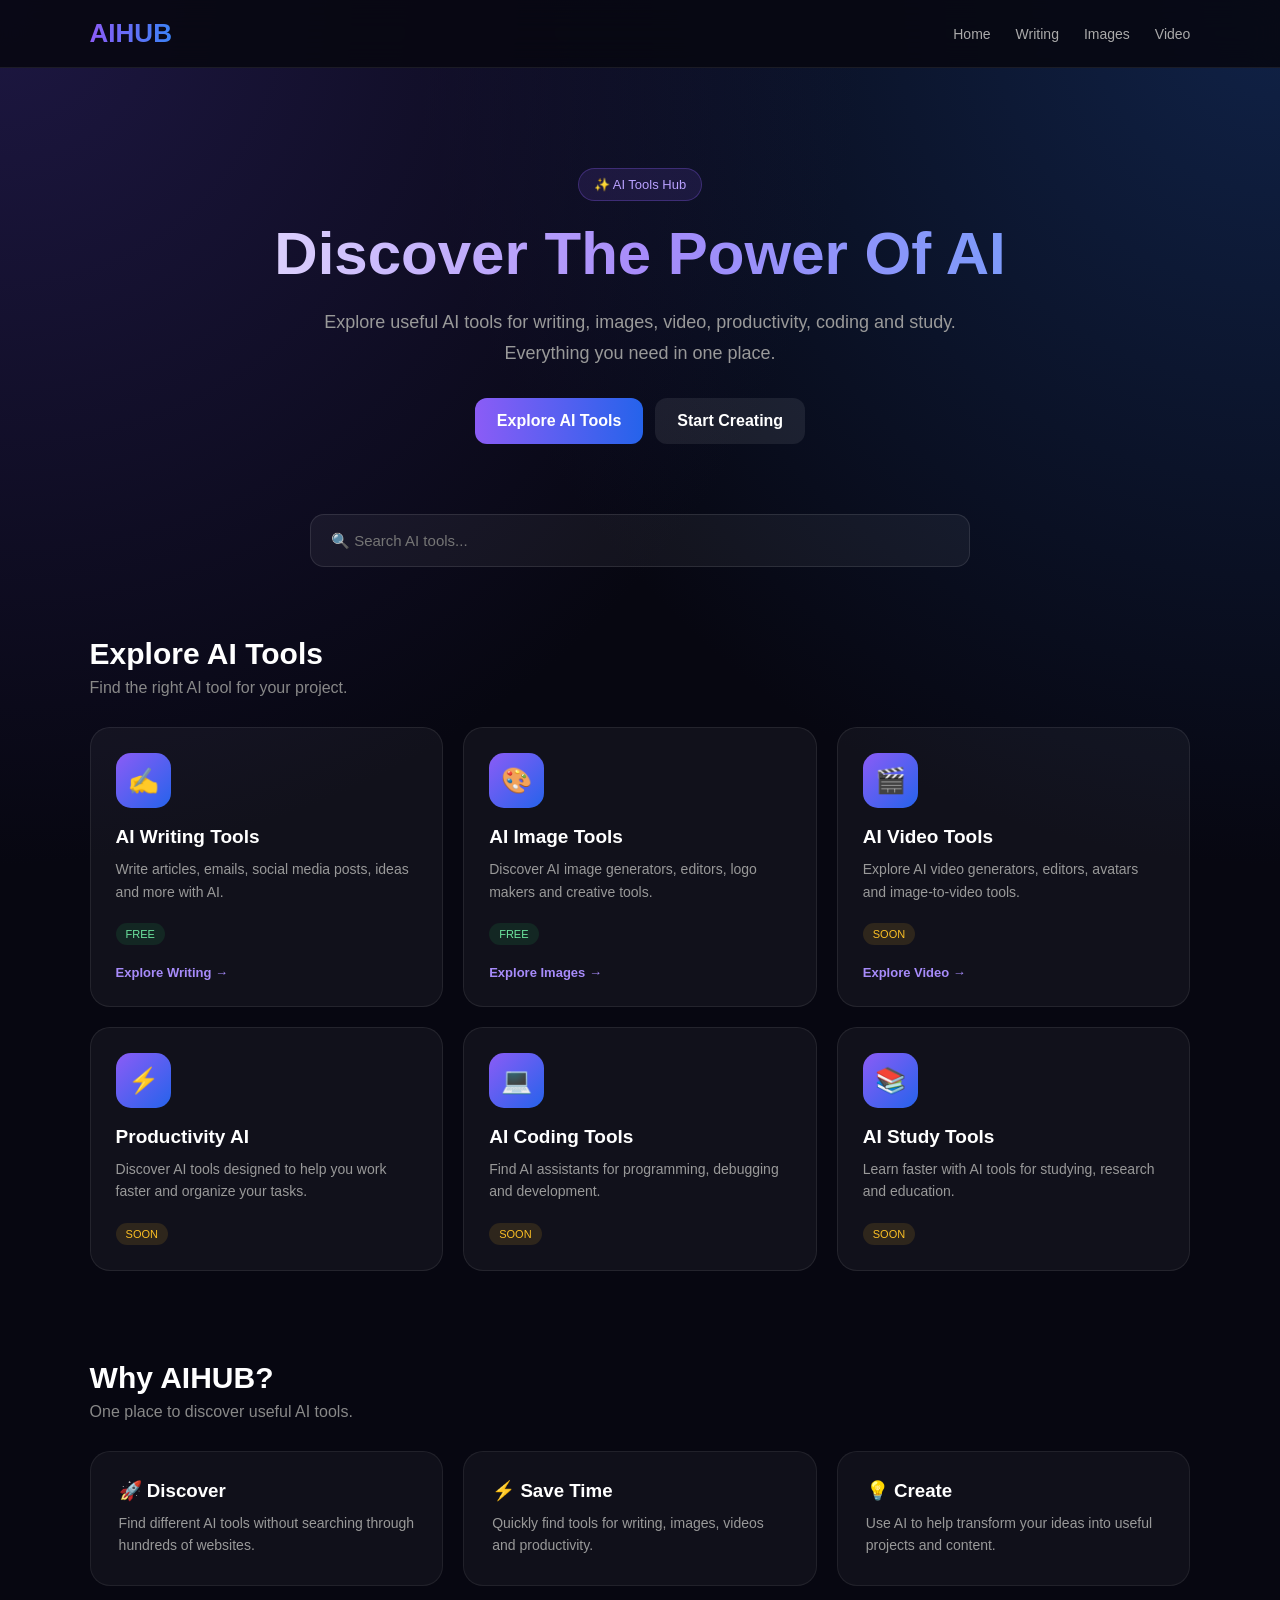
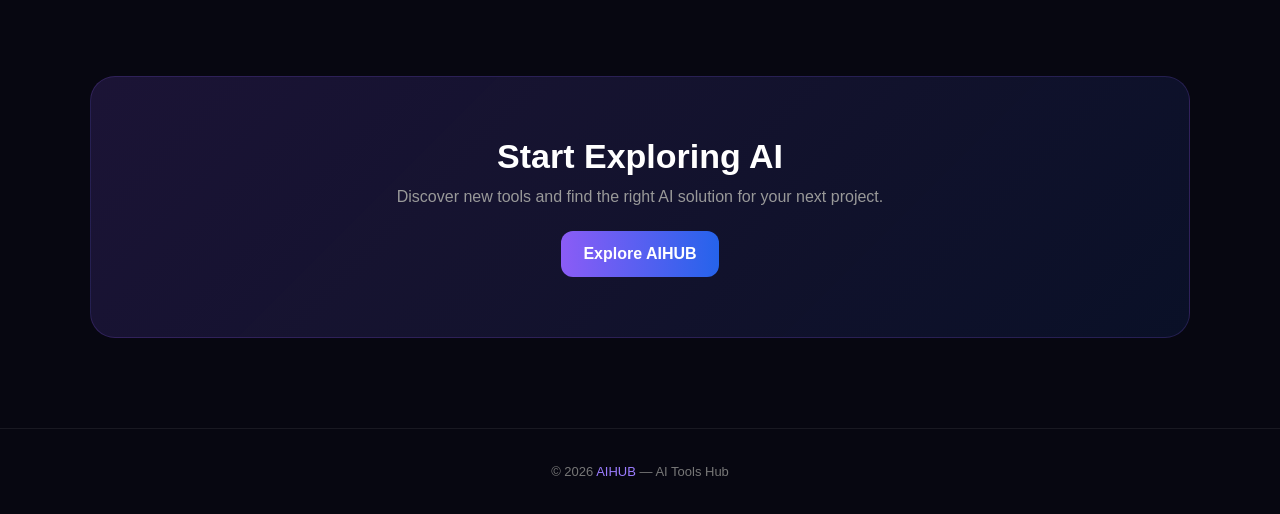
==== commit 3110ea5a: "Update index.html" ====
--- a/index.html
+++ b/index.html
@@ -1,946 +1,1225 @@
 <!DOCTYPE html>
 <html lang="en">
+
 <head>
+
   <meta charset="UTF-8">
 
-  <!-- Mobile -->
   <meta name="viewport" content="width=device-width, initial-scale=1.0">
 
   <!-- SEO -->
-  <title>AIHUB - Free AI Tools for Writing, Images & Videos</title>
-  <meta name="description" content="AIHUB is a collection of useful AI tools for writing, images, videos and productivity. Discover powerful AI tools in one place.">
-  <meta name="keywords" content="AI tools, free AI tools, artificial intelligence, AI writing, AI image generator, AI video tools, AIHUB">
+  <title>AIHUB - Best AI Tools for Writing, Images & Video</title>
+
+  <meta
+    name="description"
+    content="AIHUB is a free AI tools hub for writing, image generation, video tools, productivity, coding and study tools."
+  >
+
+  <meta
+    name="keywords"
+    content="AI tools, free AI tools, AI writer, AI image generator, AI video generator, AI tools hub, artificial intelligence"
+  >
+
   <meta name="author" content="AIHUB">
 
-  <!-- Google -->
   <meta name="robots" content="index, follow">
-  <link rel="canonical" href="https://aihubbb.github.io/AIHUB/">
+
+  <link
+    rel="canonical"
+    href="https://aihubbb.github.io/AIHUB/"
+  >
+
+
+  <!-- Open Graph -->
+
+  <meta property="og:title" content="AIHUB - AI Tools Hub">
+
+  <meta
+    property="og:description"
+    content="Discover useful AI tools for writing, images, video, coding, productivity and study."
+  >
+
+  <meta
+    property="og:url"
+    content="https://aihubbb.github.io/AIHUB/"
+  >
+
+  <meta property="og:type" content="website">
+
+  <meta property="og:site_name" content="AIHUB">
+
+
+  <!-- Twitter -->
+
+  <meta name="twitter:card" content="summary">
+
+  <meta
+    name="twitter:title"
+    content="AIHUB - AI Tools Hub"
+  >
+
+  <meta
+    name="twitter:description"
+    content="Discover useful AI tools for writing, images, video and more."
+  >
+
 
   <!-- Favicon -->
-  <link rel="icon" href="favicon.svg" type="image/svg+xml">
-
-  <!-- Open Graph -->
-  <meta property="og:title" content="AIHUB - Powerful AI Tools">
-  <meta property="og:description" content="Discover useful AI tools for writing, images, videos and productivity.">
-  <meta property="og:type" content="website">
-  <meta property="og:url" content="https://aihubbb.github.io/AIHUB/">
+
+  <link
+    rel="icon"
+    type="image/svg+xml"
+    href="favicon.svg"
+  >
+
 
   <!-- Google Analytics -->
-  <script async src="https://www.googletagmanager.com/gtag/js?id=G-LG88MPD4NY"></script>
+
+  <script async
+    src="https://www.googletagmanager.com/gtag/js?id=G-LG88MPD4NY">
+  </script>
+
   <script>
+
     window.dataLayer = window.dataLayer || [];
-    function gtag(){dataLayer.push(arguments);}
+
+    function gtag(){
+      dataLayer.push(arguments);
+    }
+
     gtag('js', new Date());
 
     gtag('config', 'G-LG88MPD4NY');
+
   </script>
 
+
   <style>
+
     * {
       margin: 0;
       padding: 0;
       box-sizing: border-box;
-    }
-
-    html {
-      scroll-behavior: smooth;
-    }
+      font-family: Arial, Helvetica, sans-serif;
+    }
+
 
     body {
-      font-family: Arial, Helvetica, sans-serif;
-      background: #070b14;
-      color: #ffffff;
+
+      background:
+        radial-gradient(
+          circle at top left,
+          #1d1742,
+          transparent 35%
+        ),
+
+        radial-gradient(
+          circle at top right,
+          #102247,
+          transparent 35%
+        ),
+
+        #070711;
+
+      color: white;
+
+      min-height: 100vh;
+
+    }
+
+
+    /* NAVBAR */
+
+    nav {
+
+      position: sticky;
+
+      top: 0;
+
+      z-index: 1000;
+
+      display: flex;
+
+      justify-content: space-between;
+
+      align-items: center;
+
+      padding: 18px 7%;
+
+      background: rgba(7,7,17,0.88);
+
+      backdrop-filter: blur(15px);
+
+      border-bottom:
+        1px solid rgba(255,255,255,0.08);
+
+    }
+
+
+    .logo {
+
+      font-size: 26px;
+
+      font-weight: 800;
+
+      background:
+        linear-gradient(
+          90deg,
+          #8b5cf6,
+          #3b82f6
+        );
+
+      -webkit-background-clip: text;
+
+      -webkit-text-fill-color: transparent;
+
+    }
+
+
+    nav ul {
+
+      display: flex;
+
+      gap: 25px;
+
+      list-style: none;
+
+    }
+
+
+    nav ul li a {
+
+      color: #aaa;
+
+      text-decoration: none;
+
+      font-size: 14px;
+
+      transition: 0.3s;
+
+    }
+
+
+    nav ul li a:hover {
+
+      color: white;
+
+    }
+
+
+    /* HERO */
+
+    .hero {
+
+      text-align: center;
+
+      padding: 100px 20px 70px;
+
+    }
+
+
+    .badge {
+
+      display: inline-block;
+
+      padding: 8px 15px;
+
+      border-radius: 30px;
+
+      background:
+        rgba(139,92,246,0.12);
+
+      border:
+        1px solid rgba(139,92,246,0.3);
+
+      color: #b9a1ff;
+
+      font-size: 13px;
+
+      margin-bottom: 20px;
+
+    }
+
+
+    .hero h1 {
+
+      font-size: 60px;
+
+      line-height: 1.1;
+
+      margin-bottom: 20px;
+
+      background:
+        linear-gradient(
+          90deg,
+          #ffffff,
+          #a78bfa,
+          #60a5fa
+        );
+
+      -webkit-background-clip: text;
+
+      -webkit-text-fill-color: transparent;
+
+    }
+
+
+    .hero p {
+
+      max-width: 720px;
+
+      margin: auto;
+
+      color: #999;
+
+      font-size: 18px;
+
+      line-height: 1.7;
+
+    }
+
+
+    .hero-buttons {
+
+      margin-top: 30px;
+
+      display: flex;
+
+      justify-content: center;
+
+      gap: 12px;
+
+      flex-wrap: wrap;
+
+    }
+
+
+    .hero-button {
+
+      display: inline-block;
+
+      padding: 14px 22px;
+
+      border-radius: 12px;
+
+      text-decoration: none;
+
+      color: white;
+
+      font-weight: 600;
+
+      background:
+        linear-gradient(
+          90deg,
+          #8b5cf6,
+          #2563eb
+        );
+
+      transition: 0.3s;
+
+    }
+
+
+    .hero-button:hover {
+
+      transform: translateY(-3px);
+
+    }
+
+
+    .hero-button.secondary {
+
+      background:
+        rgba(255,255,255,0.08);
+
+    }
+
+
+    /* SEARCH */
+
+    .search-box {
+
+      max-width: 700px;
+
+      margin: 0 auto 70px;
+
+      padding: 0 20px;
+
+    }
+
+
+    .search-box input {
+
+      width: 100%;
+
+      padding: 17px 20px;
+
+      border-radius: 14px;
+
+      border:
+        1px solid rgba(255,255,255,0.1);
+
+      background:
+        rgba(255,255,255,0.05);
+
+      color: white;
+
+      outline: none;
+
+      font-size: 15px;
+
+    }
+
+
+    .search-box input:focus {
+
+      border-color: #8b5cf6;
+
+      box-shadow:
+        0 0 25px
+        rgba(139,92,246,0.15);
+
+    }
+
+
+    /* CONTAINER */
+
+    .container {
+
+      width: 86%;
+
+      max-width: 1200px;
+
+      margin: auto;
+
+    }
+
+
+    .section-title {
+
+      margin-bottom: 30px;
+
+    }
+
+
+    .section-title h2 {
+
+      font-size: 30px;
+
+      margin-bottom: 8px;
+
+    }
+
+
+    .section-title p {
+
+      color: #888;
+
+    }
+
+
+    /* TOOLS */
+
+    .tools-grid {
+
+      display: grid;
+
+      grid-template-columns:
+        repeat(3, 1fr);
+
+      gap: 20px;
+
+      margin-bottom: 90px;
+
+    }
+
+
+    .tool-card {
+
+      padding: 25px;
+
+      border-radius: 20px;
+
+      background:
+        rgba(255,255,255,0.045);
+
+      border:
+        1px solid rgba(255,255,255,0.08);
+
+      transition: 0.3s;
+
+    }
+
+
+    .tool-card:hover {
+
+      transform: translateY(-6px);
+
+      border-color:
+        rgba(139,92,246,0.5);
+
+      box-shadow:
+        0 20px 45px
+        rgba(0,0,0,0.3);
+
+    }
+
+
+    .icon {
+
+      width: 55px;
+
+      height: 55px;
+
+      border-radius: 15px;
+
+      display: flex;
+
+      align-items: center;
+
+      justify-content: center;
+
+      background:
+        linear-gradient(
+          135deg,
+          #8b5cf6,
+          #2563eb
+        );
+
+      font-size: 25px;
+
+      margin-bottom: 18px;
+
+    }
+
+
+    .tool-card h3 {
+
+      font-size: 19px;
+
+      margin-bottom: 10px;
+
+    }
+
+
+    .tool-card p {
+
+      color: #999;
+
+      font-size: 14px;
+
       line-height: 1.6;
-      overflow-x: hidden;
-    }
-
-    /* Background */
-    body::before {
-      content: "";
-      position: fixed;
-      width: 500px;
-      height: 500px;
-      background: #6c63ff;
-      filter: blur(180px);
-      opacity: 0.12;
-      top: -200px;
-      left: -150px;
-      pointer-events: none;
-      z-index: -1;
-    }
-
-    body::after {
-      content: "";
-      position: fixed;
-      width: 500px;
-      height: 500px;
-      background: #00d4ff;
-      filter: blur(180px);
-      opacity: 0.10;
-      bottom: -200px;
-      right: -150px;
-      pointer-events: none;
-      z-index: -1;
-    }
-
-    /* Navbar */
-    nav {
-      width: 100%;
-      position: sticky;
-      top: 0;
-      z-index: 1000;
-      background: rgba(7, 11, 20, 0.82);
-      backdrop-filter: blur(18px);
-      border-bottom: 1px solid rgba(255,255,255,0.07);
-    }
-
-    .nav-container {
-      max-width: 1200px;
-      margin: auto;
-      padding: 18px 25px;
-      display: flex;
-      justify-content: space-between;
-      align-items: center;
-    }
-
-    .logo {
-      font-size: 25px;
-      font-weight: 800;
-      letter-spacing: -1px;
+
+      margin-bottom: 20px;
+
+    }
+
+
+    .tool-link {
+
+      display: inline-block;
+
+      color: #a78bfa;
+
+      text-decoration: none;
+
+      font-size: 13px;
+
+      font-weight: 600;
+
+    }
+
+
+    .tool-link:hover {
+
       color: white;
-      text-decoration: none;
-    }
-
-    .logo span {
-      color: #7c6cff;
-    }
-
-    .nav-links {
-      display: flex;
-      gap: 25px;
-      list-style: none;
-    }
-
-    .nav-links a {
-      color: #b8c0d4;
-      text-decoration: none;
+
+    }
+
+
+    .tag {
+
+      display: inline-block;
+
+      padding: 5px 10px;
+
+      border-radius: 20px;
+
+      background:
+        rgba(34,197,94,0.12);
+
+      color: #6ee7a0;
+
+      font-size: 11px;
+
+    }
+
+
+    .soon {
+
+      background:
+        rgba(251,191,36,0.12);
+
+      color: #fbbf24;
+
+    }
+
+
+    /* WHY AIHUB */
+
+    .why {
+
+      display: grid;
+
+      grid-template-columns:
+        repeat(3, 1fr);
+
+      gap: 20px;
+
+      margin-bottom: 90px;
+
+    }
+
+
+    .why-card {
+
+      padding: 28px;
+
+      border-radius: 20px;
+
+      background:
+        rgba(255,255,255,0.04);
+
+      border:
+        1px solid rgba(255,255,255,0.07);
+
+    }
+
+
+    .why-card h3 {
+
+      margin-bottom: 10px;
+
+    }
+
+
+    .why-card p {
+
+      color: #999;
+
+      line-height: 1.6;
+
       font-size: 14px;
-      transition: 0.3s;
-    }
-
-    .nav-links a:hover {
-      color: white;
-    }
-
-    .nav-button {
-      padding: 10px 17px;
-      border-radius: 10px;
-      background: linear-gradient(135deg, #7467ff, #4d8dff);
-      color: white !important;
-      font-weight: bold;
-    }
-
-    /* Hero */
-    .hero {
-      max-width: 1100px;
-      margin: auto;
-      padding: 105px 25px 75px;
+
+    }
+
+
+    /* CTA */
+
+    .cta {
+
       text-align: center;
-    }
-
-    .badge {
-      display: inline-block;
-      padding: 8px 14px;
-      border-radius: 30px;
-      background: rgba(124,108,255,0.12);
-      border: 1px solid rgba(124,108,255,0.25);
-      color: #aaa2ff;
+
+      padding: 60px 25px;
+
+      border-radius: 25px;
+
+      margin-bottom: 90px;
+
+      background:
+        linear-gradient(
+          135deg,
+          rgba(139,92,246,0.16),
+          rgba(37,99,235,0.1)
+        );
+
+      border:
+        1px solid
+        rgba(139,92,246,0.2);
+
+    }
+
+
+    .cta h2 {
+
+      font-size: 34px;
+
+      margin-bottom: 12px;
+
+    }
+
+
+    .cta p {
+
+      color: #999;
+
+      margin-bottom: 25px;
+
+    }
+
+
+    /* FOOTER */
+
+    footer {
+
+      text-align: center;
+
+      padding: 35px 20px;
+
+      border-top:
+        1px solid
+        rgba(255,255,255,0.07);
+
+      color: #777;
+
       font-size: 13px;
-      margin-bottom: 25px;
-    }
-
-    .hero h1 {
-      font-size: clamp(42px, 7vw, 76px);
-      line-height: 1.05;
-      letter-spacing: -3px;
-      max-width: 900px;
-      margin: auto;
-    }
-
-    .gradient-text {
-      background: linear-gradient(90deg, #8f83ff, #4fdcff);
-      -webkit-background-clip: text;
-      background-clip: text;
-      color: transparent;
-    }
-
-    .hero p {
-      max-width: 680px;
-      margin: 25px auto 35px;
-      color: #9ca6bc;
-      font-size: 18px;
-    }
-
-    /* Search */
-    .search-box {
-      max-width: 650px;
-      margin: 0 auto 20px;
-      position: relative;
-    }
-
-    .search-box input {
-      width: 100%;
-      padding: 18px 22px;
-      border-radius: 15px;
-      border: 1px solid rgba(255,255,255,0.1);
-      background: rgba(255,255,255,0.05);
-      color: white;
-      font-size: 16px;
-      outline: none;
-      transition: 0.3s;
-    }
-
-    .search-box input:focus {
-      border-color: #7467ff;
-      box-shadow: 0 0 25px rgba(116,103,255,0.18);
-    }
-
-    .search-box input::placeholder {
-      color: #778198;
-    }
-
-    .hero-buttons {
-      display: flex;
-      justify-content: center;
-      gap: 12px;
-      margin-top: 25px;
-      flex-wrap: wrap;
-    }
-
-    .primary-btn,
-    .secondary-btn {
-      padding: 13px 21px;
-      border-radius: 11px;
-      text-decoration: none;
-      font-weight: bold;
-      font-size: 14px;
-      transition: 0.3s;
-    }
-
-    .primary-btn {
-      background: linear-gradient(135deg, #7467ff, #4d8dff);
-      color: white;
-    }
-
-    .secondary-btn {
-      color: #cbd2e3;
-      border: 1px solid rgba(255,255,255,0.1);
-      background: rgba(255,255,255,0.03);
-    }
-
-    .primary-btn:hover,
-    .secondary-btn:hover {
-      transform: translateY(-2px);
-    }
-
-    /* Stats */
-    .stats {
-      max-width: 900px;
-      margin: 30px auto 80px;
-      display: grid;
-      grid-template-columns: repeat(3, 1fr);
-      gap: 15px;
-      padding: 0 25px;
-    }
-
-    .stat {
-      padding: 22px;
-      border: 1px solid rgba(255,255,255,0.07);
-      border-radius: 16px;
-      background: rgba(255,255,255,0.025);
-    }
-
-    .stat strong {
-      display: block;
-      font-size: 25px;
-      margin-bottom: 3px;
-    }
-
-    .stat span {
-      color: #7e879d;
-      font-size: 13px;
-    }
-
-    /* Sections */
-    .section {
-      max-width: 1150px;
-      margin: auto;
-      padding: 40px 25px 90px;
-    }
-
-    .section-header {
-      margin-bottom: 30px;
-    }
-
-    .section-header small {
-      color: #8175ff;
-      font-weight: bold;
-      text-transform: uppercase;
-      letter-spacing: 1px;
-    }
-
-    .section-header h2 {
-      font-size: 38px;
-      margin-top: 8px;
-    }
-
-    .section-header p {
-      color: #818ba1;
-      margin-top: 8px;
-    }
-
-    /* Tools Grid */
-    .tools-grid {
-      display: grid;
-      grid-template-columns: repeat(3, 1fr);
-      gap: 20px;
-    }
-
-    .tool-card {
-      position: relative;
-      padding: 27px;
-      min-height: 230px;
-      border-radius: 20px;
-      background: linear-gradient(
-        145deg,
-        rgba(255,255,255,0.055),
-        rgba(255,255,255,0.018)
-      );
-      border: 1px solid rgba(255,255,255,0.08);
-      transition: 0.3s;
-      overflow: hidden;
-    }
-
-    .tool-card:hover {
-      transform: translateY(-6px);
-      border-color: rgba(124,108,255,0.5);
-      box-shadow: 0 20px 50px rgba(0,0,0,0.25);
-    }
-
-    .tool-icon {
-      width: 50px;
-      height: 50px;
-      display: flex;
-      align-items: center;
-      justify-content: center;
-      border-radius: 14px;
-      background: rgba(124,108,255,0.12);
-      font-size: 25px;
-      margin-bottom: 20px;
-    }
-
-    .tool-card h3 {
-      font-size: 20px;
-      margin-bottom: 8px;
-    }
-
-    .tool-card p {
-      color: #8993a9;
-      font-size: 14px;
-      margin-bottom: 20px;
-    }
-
-    .tool-link {
-      color: #9388ff;
-      text-decoration: none;
-      font-weight: bold;
-      font-size: 14px;
-    }
-
-    .status {
-      position: absolute;
-      right: 20px;
-      top: 20px;
-      font-size: 11px;
-      padding: 5px 9px;
-      border-radius: 20px;
-      background: rgba(70,210,140,0.12);
-      color: #5be09b;
-      border: 1px solid rgba(70,210,140,0.2);
-    }
-
-    /* Why AIHUB */
-    .why-grid {
-      display: grid;
-      grid-template-columns: repeat(3, 1fr);
-      gap: 20px;
-    }
-
-    .why-card {
-      padding: 30px;
-      border-radius: 18px;
-      background: rgba(255,255,255,0.025);
-      border: 1px solid rgba(255,255,255,0.07);
-    }
-
-    .why-card h3 {
-      margin: 15px 0 8px;
-    }
-
-    .why-card p {
-      color: #8993a9;
-      font-size: 14px;
-    }
-
-    .why-icon {
-      font-size: 30px;
-    }
-
-    /* CTA */
-    .cta {
-      max-width: 1050px;
-      margin: 0 auto 90px;
-      padding: 55px 30px;
-      text-align: center;
-      border-radius: 25px;
-      background:
-        radial-gradient(circle at top left, rgba(116,103,255,0.2), transparent 40%),
-        rgba(255,255,255,0.035);
-      border: 1px solid rgba(255,255,255,0.08);
-    }
-
-    .cta h2 {
-      font-size: 36px;
-      margin-bottom: 12px;
-    }
-
-    .cta p {
-      color: #8d97ad;
-      margin-bottom: 25px;
-    }
-
-    /* Footer */
-    footer {
-      border-top: 1px solid rgba(255,255,255,0.07);
-      padding: 35px 25px;
-      color: #737d94;
-    }
-
-    .footer-container {
-      max-width: 1150px;
-      margin: auto;
-      display: flex;
-      justify-content: space-between;
-      gap: 20px;
-      flex-wrap: wrap;
-    }
-
-    .footer-logo {
-      color: white;
-      font-weight: bold;
-      font-size: 20px;
-    }
-
-    .footer-links {
-      display: flex;
-      gap: 20px;
-      flex-wrap: wrap;
-    }
-
-    .footer-links a {
-      color: #737d94;
-      text-decoration: none;
-      font-size: 13px;
-    }
-
-    .footer-links a:hover {
-      color: white;
-    }
-
-    .copyright {
-      text-align: center;
-      margin-top: 25px;
-      font-size: 12px;
-      color: #555e72;
-    }
-
-    /* No results */
-    #noResults {
-      display: none;
-      text-align: center;
-      color: #8b95aa;
-      padding: 30px;
-    }
-
-    /* Mobile */
-    @media (max-width: 850px) {
+
+    }
+
+
+    footer span {
+
+      color: #9b7cff;
+
+    }
+
+
+    /* MOBILE */
+
+    @media(max-width: 900px) {
+
       .tools-grid,
-      .why-grid {
-        grid-template-columns: repeat(2, 1fr);
+      .why {
+
+        grid-template-columns:
+          repeat(2,1fr);
+
       }
 
-      .nav-links {
-        display: none;
+
+      .hero h1 {
+
+        font-size: 45px;
+
       }
 
+    }
+
+
+    @media(max-width: 650px) {
+
+      nav {
+
+        padding: 15px 5%;
+
+      }
+
+
+      nav ul {
+
+        gap: 10px;
+
+      }
+
+
+      nav ul li a {
+
+        font-size: 11px;
+
+      }
+
+
       .hero {
-        padding-top: 75px;
+
+        padding-top: 65px;
+
       }
-    }
-
-    @media (max-width: 600px) {
+
+
       .hero h1 {
-        letter-spacing: -2px;
+
+        font-size: 38px;
+
       }
 
+
       .hero p {
-        font-size: 16px;
+
+        font-size: 15px;
+
       }
 
-      .stats {
+
+      .tools-grid,
+      .why {
+
         grid-template-columns: 1fr;
+
       }
 
-      .tools-grid,
-      .why-grid {
-        grid-template-columns: 1fr;
+
+      .container {
+
+        width: 92%;
+
       }
 
-      .section-header h2 {
-        font-size: 30px;
-      }
-
-      .cta h2 {
-        font-size: 28px;
-      }
-
-      .nav-container {
-        padding: 15px 18px;
-      }
-    }
+    }
+
   </style>
+
 </head>
 
+
 <body>
 
+
   <!-- NAVBAR -->
+
   <nav>
-    <div class="nav-container">
-
-      <a href="./" class="logo">
-        AI<span>HUB</span>
+
+    <div class="logo">
+      AIHUB
+    </div>
+
+
+    <ul>
+
+      <li>
+        <a href="index.html">
+          Home
+        </a>
+      </li>
+
+      <li>
+        <a href="writing.html">
+          Writing
+        </a>
+      </li>
+
+      <li>
+        <a href="image.html">
+          Images
+        </a>
+      </li>
+
+      <li>
+        <a href="video.html">
+          Video
+        </a>
+      </li>
+
+    </ul>
+
+  </nav>
+
+
+  <!-- HERO -->
+
+  <section class="hero">
+
+    <div class="badge">
+      ✨ AI Tools Hub
+    </div>
+
+
+    <h1>
+      Discover The Power Of AI
+    </h1>
+
+
+    <p>
+      Explore useful AI tools for writing, images,
+      video, productivity, coding and study.
+      Everything you need in one place.
+    </p>
+
+
+    <div class="hero-buttons">
+
+      <a
+        href="#tools"
+        class="hero-button"
+      >
+        Explore AI Tools
       </a>
 
-      <ul class="nav-links">
-        <li><a href="./">Home</a></li>
-        <li><a href="#tools">Tools</a></li>
-        <li><a href="#why">Why AIHUB</a></li>
-        <li>
-          <a href="#tools" class="nav-button">Explore AI</a>
-        </li>
-      </ul>
+
+      <a
+        href="writing.html"
+        class="hero-button secondary"
+      >
+        Start Creating
+      </a>
 
     </div>
-  </nav>
-
-
-  <!-- HERO -->
-  <header class="hero">
-
-    <div class="badge">
-      ✨ Discover the power of AI
+
+  </section>
+
+
+  <!-- SEARCH -->
+
+  <div class="search-box">
+
+    <input
+      type="text"
+      id="searchInput"
+      placeholder="🔍 Search AI tools..."
+      onkeyup="searchTools()"
+    >
+
+  </div>
+
+
+  <!-- TOOLS -->
+
+  <main
+    class="container"
+    id="tools"
+  >
+
+
+    <div class="section-title">
+
+      <h2>
+        Explore AI Tools
+      </h2>
+
+      <p>
+        Find the right AI tool for your project.
+      </p>
+
     </div>
 
-    <h1>
-      Powerful AI Tools.
-      <br>
-      <span class="gradient-text">One Simple Hub.</span>
-    </h1>
-
-    <p>
-      Discover useful AI tools for writing, images, videos and productivity.
-      Everything you need, organized in one place.
-    </p>
-
-    <!-- SEARCH -->
-    <div class="search-box">
-      <input
-        type="search"
-        id="searchInput"
-        placeholder="🔎 Search AI tools..."
-        aria-label="Search AI tools"
+
+    <div
+      class="tools-grid"
+      id="toolsGrid"
+    >
+
+
+      <!-- WRITING -->
+
+      <div class="tool-card">
+
+        <div class="icon">
+          ✍️
+        </div>
+
+        <h3>
+          AI Writing Tools
+        </h3>
+
+        <p>
+          Write articles, emails, social media posts,
+          ideas and more with AI.
+        </p>
+
+        <span class="tag">
+          FREE
+        </span>
+
+        <br><br>
+
+        <a
+          href="writing.html"
+          class="tool-link"
+        >
+          Explore Writing →
+        </a>
+
+      </div>
+
+
+      <!-- IMAGES -->
+
+      <div class="tool-card">
+
+        <div class="icon">
+          🎨
+        </div>
+
+        <h3>
+          AI Image Tools
+        </h3>
+
+        <p>
+          Discover AI image generators,
+          editors, logo makers and creative tools.
+        </p>
+
+        <span class="tag">
+          FREE
+        </span>
+
+        <br><br>
+
+        <a
+          href="image.html"
+          class="tool-link"
+        >
+          Explore Images →
+        </a>
+
+      </div>
+
+
+      <!-- VIDEO -->
+
+      <div class="tool-card">
+
+        <div class="icon">
+          🎬
+        </div>
+
+        <h3>
+          AI Video Tools
+        </h3>
+
+        <p>
+          Explore AI video generators,
+          editors, avatars and image-to-video tools.
+        </p>
+
+        <span class="tag soon">
+          SOON
+        </span>
+
+        <br><br>
+
+        <a
+          href="video.html"
+          class="tool-link"
+        >
+          Explore Video →
+        </a>
+
+      </div>
+
+
+      <!-- PRODUCTIVITY -->
+
+      <div class="tool-card">
+
+        <div class="icon">
+          ⚡
+        </div>
+
+        <h3>
+          Productivity AI
+        </h3>
+
+        <p>
+          Discover AI tools designed to help
+          you work faster and organize your tasks.
+        </p>
+
+        <span class="tag soon">
+          SOON
+        </span>
+
+      </div>
+
+
+      <!-- CODING -->
+
+      <div class="tool-card">
+
+        <div class="icon">
+          💻
+        </div>
+
+        <h3>
+          AI Coding Tools
+        </h3>
+
+        <p>
+          Find AI assistants for programming,
+          debugging and development.
+        </p>
+
+        <span class="tag soon">
+          SOON
+        </span>
+
+      </div>
+
+
+      <!-- STUDY -->
+
+      <div class="tool-card">
+
+        <div class="icon">
+          📚
+        </div>
+
+        <h3>
+          AI Study Tools
+        </h3>
+
+        <p>
+          Learn faster with AI tools for
+          studying, research and education.
+        </p>
+
+        <span class="tag soon">
+          SOON
+        </span>
+
+      </div>
+
+
+    </div>
+
+
+    <!-- WHY -->
+
+    <div class="section-title">
+
+      <h2>
+        Why AIHUB?
+      </h2>
+
+      <p>
+        One place to discover useful AI tools.
+      </p>
+
+    </div>
+
+
+    <div class="why">
+
+
+      <div class="why-card">
+
+        <h3>
+          🚀 Discover
+        </h3>
+
+        <p>
+          Find different AI tools without
+          searching through hundreds of websites.
+        </p>
+
+      </div>
+
+
+      <div class="why-card">
+
+        <h3>
+          ⚡ Save Time
+        </h3>
+
+        <p>
+          Quickly find tools for writing,
+          images, videos and productivity.
+        </p>
+
+      </div>
+
+
+      <div class="why-card">
+
+        <h3>
+          💡 Create
+        </h3>
+
+        <p>
+          Use AI to help transform your ideas
+          into useful projects and content.
+        </p>
+
+      </div>
+
+
+    </div>
+
+
+    <!-- CTA -->
+
+    <section class="cta">
+
+      <h2>
+        Start Exploring AI
+      </h2>
+
+      <p>
+        Discover new tools and find the right
+        AI solution for your next project.
+      </p>
+
+      <a
+        href="writing.html"
+        class="hero-button"
       >
-    </div>
-
-    <div class="hero-buttons">
-      <a href="#tools" class="primary-btn">
-        Explore Tools →
+        Explore AIHUB
       </a>
 
-      <a href="#why" class="secondary-btn">
-        Learn More
-      </a>
-    </div>
-
-  </header>
-
-
-  <!-- STATS -->
-  <section class="stats">
-
-    <div class="stat">
-      <strong>AI</strong>
-      <span>Powered Tools</span>
-    </div>
-
-    <div class="stat">
-      <strong>24/7</strong>
-      <span>Available Online</span>
-    </div>
-
-    <div class="stat">
-      <strong>1 HUB</strong>
-      <span>Everything in One Place</span>
-    </div>
-
-  </section>
-
-
-  <!-- TOOLS -->
-  <main>
-
-    <section class="section" id="tools">
-
-      <div class="section-header">
-        <small>Explore</small>
-
-        <h2>AI Tools</h2>
-
-        <p>
-          Choose a category and discover tools designed to help you create faster.
-        </p>
-      </div>
-
-
-      <div class="tools-grid" id="toolsGrid">
-
-        <!-- WRITING -->
-        <article
-          class="tool-card"
-          data-name="writing ai writer text content blog copy"
-        >
-
-          <span class="status">FREE</span>
-
-          <div class="tool-icon">
-            ✍️
-          </div>
-
-          <h3>AI Writing</h3>
-
-          <p>
-            Create and improve text, ideas, articles and content with AI.
-          </p>
-
-          <a href="writing.html" class="tool-link">
-            Open Writing →
-          </a>
-
-        </article>
-
-
-        <!-- IMAGE -->
-        <article
-          class="tool-card"
-          data-name="image ai images generator art design photo"
-        >
-
-          <span class="status">FREE</span>
-
-          <div class="tool-icon">
-            🎨
-          </div>
-
-          <h3>AI Images</h3>
-
-          <p>
-            Explore AI-powered image creation and creative visual tools.
-          </p>
-
-          <a href="image.html" class="tool-link">
-            Open Images →
-          </a>
-
-        </article>
-
-
-        <!-- VIDEO -->
-        <article
-          class="tool-card"
-          data-name="video ai video creator editing animation"
-        >
-
-          <span class="status">FREE</span>
-
-          <div class="tool-icon">
-            🎬
-          </div>
-
-          <h3>AI Video</h3>
-
-          <p>
-            Discover AI tools for video creation, editing and content.
-          </p>
-
-          <a href="video.html" class="tool-link">
-            Open Video →
-          </a>
-
-        </article>
-
-
-        <!-- PRODUCTIVITY -->
-        <article
-          class="tool-card"
-          data-name="productivity ai productivity work study"
-        >
-
-          <span class="status">SOON</span>
-
-          <div class="tool-icon">
-            ⚡
-          </div>
-
-          <h3>Productivity</h3>
-
-          <p>
-            AI tools designed to help you work, study and organize faster.
-          </p>
-
-          <a href="#tools" class="tool-link">
-            Coming Soon →
-          </a>
-
-        </article>
-
-
-        <!-- CODING -->
-        <article
-          class="tool-card"
-          data-name="coding developer programming code ai"
-        >
-
-          <span class="status">SOON</span>
-
-          <div class="tool-icon">
-            💻
-          </div>
-
-          <h3>AI Coding</h3>
-
-          <p>
-            Discover useful AI tools for developers and programmers.
-          </p>
-
-          <a href="#tools" class="tool-link">
-            Coming Soon →
-          </a>
-
-        </article>
-
-
-        <!-- STUDY -->
-        <article
-          class="tool-card"
-          data-name="study education school homework ai learning"
-        >
-
-          <span class="status">SOON</span>
-
-          <div class="tool-icon">
-            📚
-          </div>
-
-          <h3>AI Study</h3>
-
-          <p>
-            AI tools for learning, research, studying and education.
-          </p>
-
-          <a href="#tools" class="tool-link">
-            Coming Soon →
-          </a>
-
-        </article>
-
-      </div>
-
-
-      <div id="noResults">
-        No AI tools found. Try another search.
-      </div>
-
     </section>
 
 
-    <!-- WHY AIHUB -->
-    <section class="section" id="why">
-
-      <div class="section-header">
-        <small>Why AIHUB</small>
-
-        <h2>Everything you need, simpler.</h2>
-
-        <p>
-          AIHUB helps you discover useful AI tools without wasting time.
-        </p>
-      </div>
-
-
-      <div class="why-grid">
-
-        <div class="why-card">
-
-          <div class="why-icon">🔎</div>
-
-          <h3>Easy to Discover</h3>
-
-          <p>
-            Find AI tools by category instead of searching everywhere.
-          </p>
-
-        </div>
-
-
-        <div class="why-card">
-
-          <div class="why-icon">⚡</div>
-
-          <h3>Fast & Simple</h3>
-
-          <p>
-            A clean interface designed to help you reach the right tool quickly.
-          </p>
-
-        </div>
-
-
-        <div class="why-card">
-
-          <div class="why-icon">🌐</div>
-
-          <h3>All in One Place</h3>
-
-          <p>
-            Writing, images, video and more — organized inside one AI hub.
-          </p>
-
-        </div>
-
-      </div>
-
-    </section>
-
-
-    <!-- CTA -->
-    <section class="cta">
-
-      <h2>Ready to explore AI?</h2>
-
-      <p>
-        Start discovering useful AI tools today.
-      </p>
-
-      <a href="#tools" class="primary-btn">
-        Explore AI Tools →
-      </a>
-
-    </section>
-
   </main>
 
 
   <!-- FOOTER -->
+
   <footer>
 
-    <div class="footer-container">
-
-      <div>
-        <div class="footer-logo">
-          AI<span style="color:#7c6cff;">HUB</span>
-        </div>
-
-        <small>
-          Your AI tools discovery hub.
-        </small>
-      </div>
-
-
-      <div class="footer-links">
-
-        <a href="./">Home</a>
-
-        <a href="#tools">Tools</a>
-
-        <a href="#why">About</a>
-
-        <a href="writing.html">Writing</a>
-
-        <a href="image.html">Images</a>
-
-        <a href="video.html">Video</a>
-
-      </div>
-
-    </div>
-
-
-    <div class="copyright">
-      © 2026 AIHUB. All rights reserved.
-    </div>
+    © 2026
+    <span>AIHUB</span>
+    — AI Tools Hub
 
   </footer>
 
 
-  <!-- SEARCH SCRIPT -->
+  <!-- JAVASCRIPT -->
+
   <script>
 
-    const searchInput = document.getElementById("searchInput");
-    const toolCards = document.querySelectorAll(".tool-card");
-    const noResults = document.getElementById("noResults");
-
-    searchInput.addEventListener("input", function () {
-
-      const search = this.value.toLowerCase().trim();
-
-      let visibleTools = 0;
-
-      toolCards.forEach(function (card) {
-
-        const name = card.dataset.name.toLowerCase();
-
-        if (name.includes(search)) {
-
-          card.style.display = "block";
-          visibleTools++;
+
+    function searchTools() {
+
+      const input =
+        document
+        .getElementById("searchInput")
+        .value
+        .toLowerCase();
+
+
+      const cards =
+        document.querySelectorAll(
+          ".tool-card"
+        );
+
+
+      cards.forEach(card => {
+
+        const text =
+          card.innerText.toLowerCase();
+
+
+        if (
+          text.includes(input)
+        ) {
+
+          card.style.display =
+            "block";
 
         } else {
 
-          card.style.display = "none";
+          card.style.display =
+            "none";
 
         }
 
       });
 
-      if (visibleTools === 0) {
-        noResults.style.display = "block";
-      } else {
-        noResults.style.display = "none";
-      }
-
-    });
+    }
+
 
   </script>
 
+
 </body>
+
 </html>
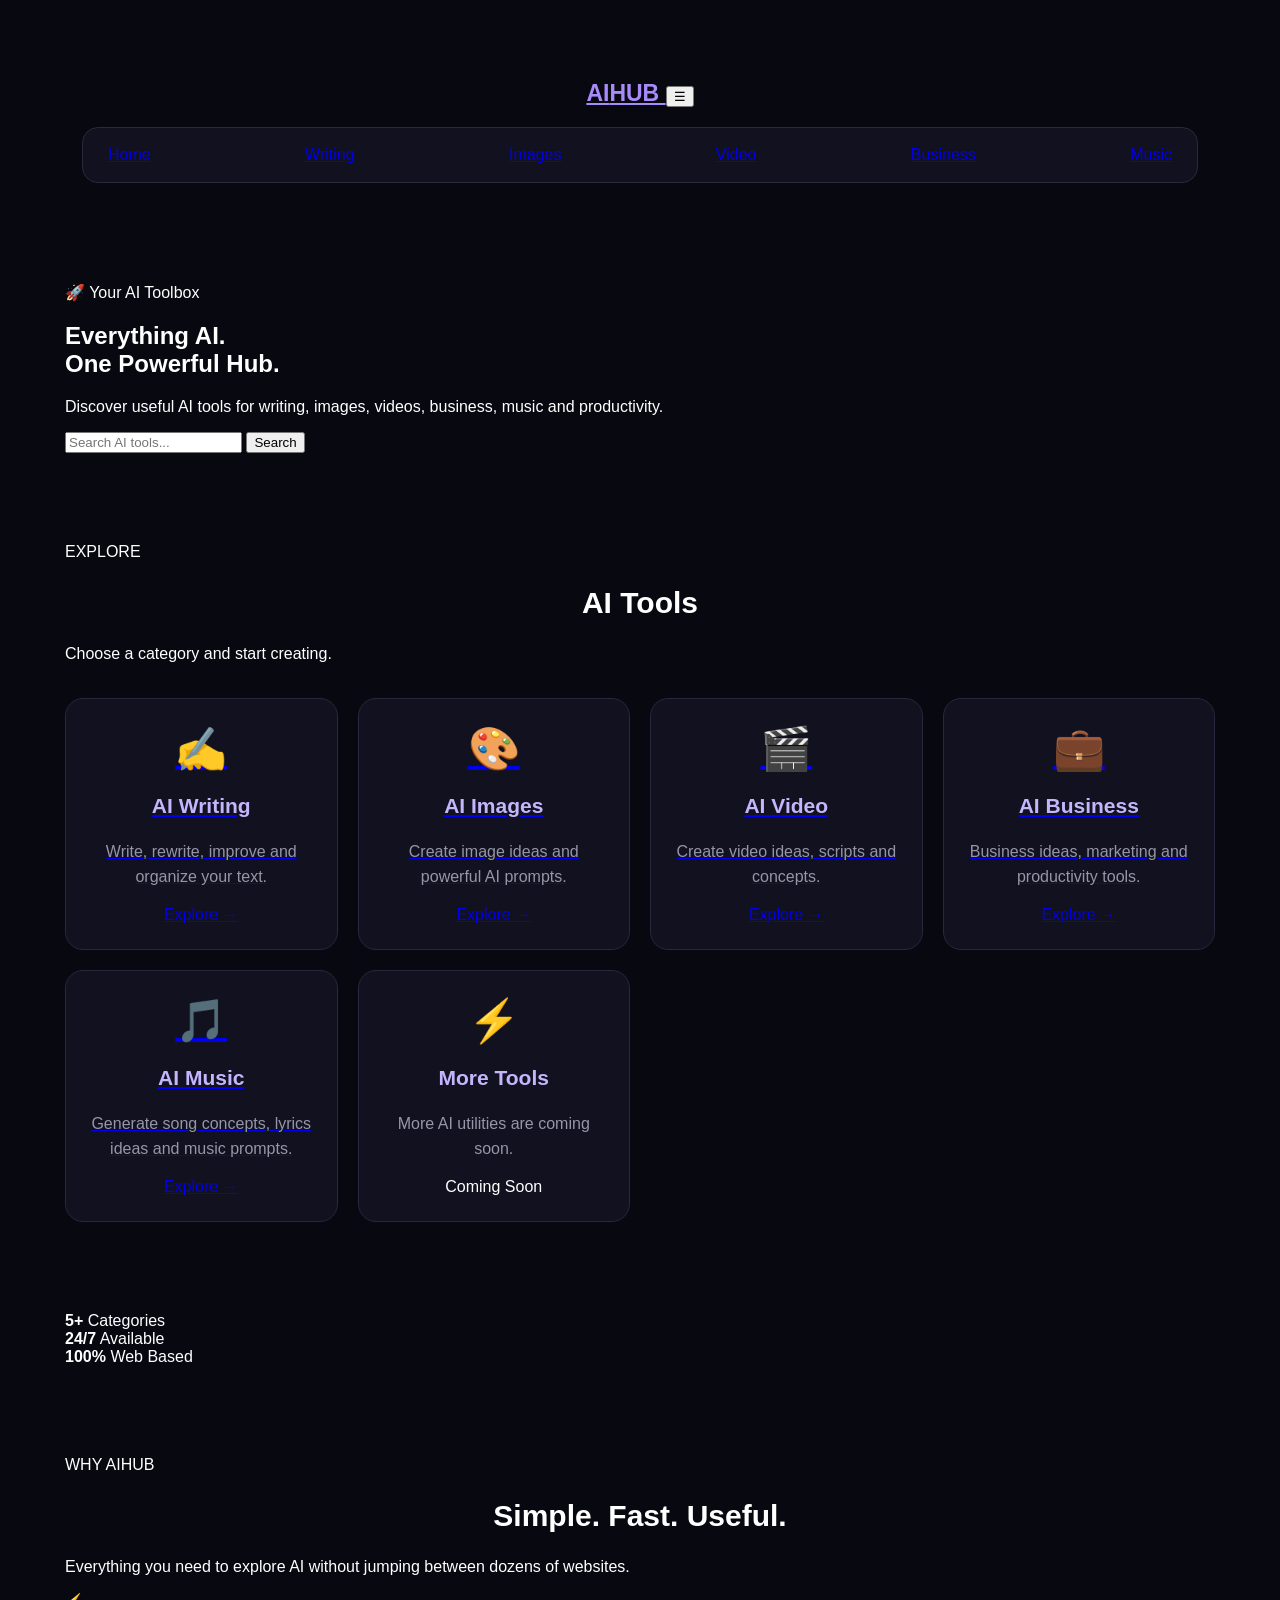
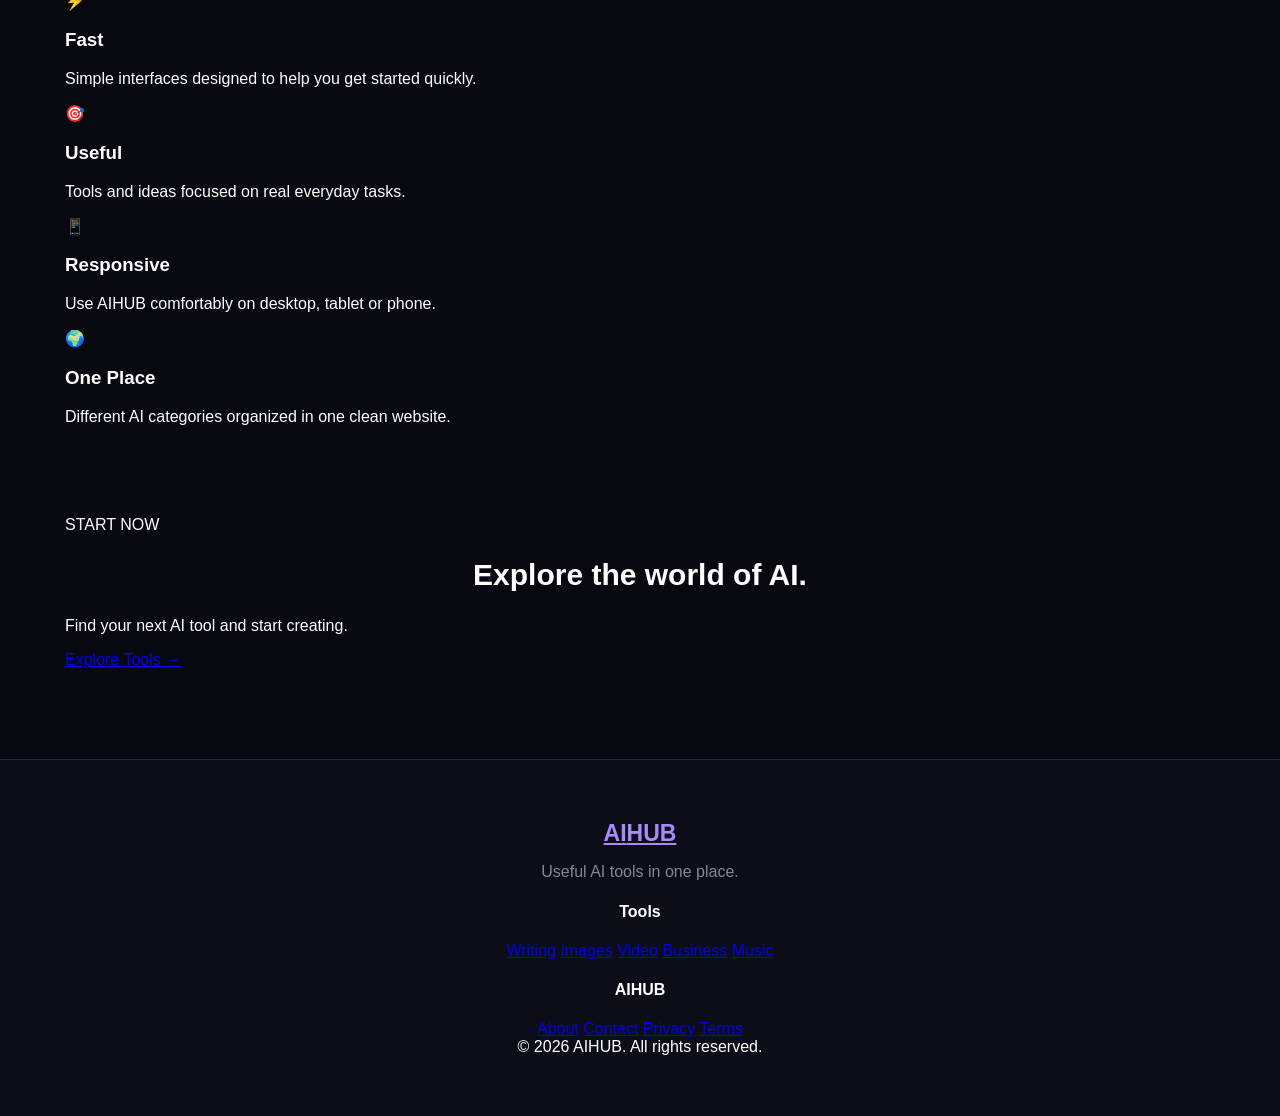
==== commit ba9fb247: "Update index.html" ====
--- a/index.html
+++ b/index.html
@@ -1,1225 +1,293 @@
 <!DOCTYPE html>
 <html lang="en">
-
 <head>
-
-  <meta charset="UTF-8">
-
-  <meta name="viewport" content="width=device-width, initial-scale=1.0">
-
-  <!-- SEO -->
-  <title>AIHUB - Best AI Tools for Writing, Images & Video</title>
-
-  <meta
-    name="description"
-    content="AIHUB is a free AI tools hub for writing, image generation, video tools, productivity, coding and study tools."
-  >
-
-  <meta
-    name="keywords"
-    content="AI tools, free AI tools, AI writer, AI image generator, AI video generator, AI tools hub, artificial intelligence"
-  >
-
-  <meta name="author" content="AIHUB">
-
-  <meta name="robots" content="index, follow">
-
-  <link
-    rel="canonical"
-    href="https://aihubbb.github.io/AIHUB/"
-  >
-
-
-  <!-- Open Graph -->
-
-  <meta property="og:title" content="AIHUB - AI Tools Hub">
-
-  <meta
-    property="og:description"
-    content="Discover useful AI tools for writing, images, video, coding, productivity and study."
-  >
-
-  <meta
-    property="og:url"
-    content="https://aihubbb.github.io/AIHUB/"
-  >
-
-  <meta property="og:type" content="website">
-
-  <meta property="og:site_name" content="AIHUB">
-
-
-  <!-- Twitter -->
-
-  <meta name="twitter:card" content="summary">
-
-  <meta
-    name="twitter:title"
-    content="AIHUB - AI Tools Hub"
-  >
-
-  <meta
-    name="twitter:description"
-    content="Discover useful AI tools for writing, images, video and more."
-  >
-
-
-  <!-- Favicon -->
-
-  <link
-    rel="icon"
-    type="image/svg+xml"
-    href="favicon.svg"
-  >
-
-
-  <!-- Google Analytics -->
-
-  <script async
-    src="https://www.googletagmanager.com/gtag/js?id=G-LG88MPD4NY">
-  </script>
-
-  <script>
-
-    window.dataLayer = window.dataLayer || [];
-
-    function gtag(){
-      dataLayer.push(arguments);
-    }
-
-    gtag('js', new Date());
-
-    gtag('config', 'G-LG88MPD4NY');
-
-  </script>
-
-
-  <style>
-
-    * {
-      margin: 0;
-      padding: 0;
-      box-sizing: border-box;
-      font-family: Arial, Helvetica, sans-serif;
-    }
-
-
-    body {
-
-      background:
-        radial-gradient(
-          circle at top left,
-          #1d1742,
-          transparent 35%
-        ),
-
-        radial-gradient(
-          circle at top right,
-          #102247,
-          transparent 35%
-        ),
-
-        #070711;
-
-      color: white;
-
-      min-height: 100vh;
-
-    }
-
-
-    /* NAVBAR */
-
-    nav {
-
-      position: sticky;
-
-      top: 0;
-
-      z-index: 1000;
-
-      display: flex;
-
-      justify-content: space-between;
-
-      align-items: center;
-
-      padding: 18px 7%;
-
-      background: rgba(7,7,17,0.88);
-
-      backdrop-filter: blur(15px);
-
-      border-bottom:
-        1px solid rgba(255,255,255,0.08);
-
-    }
-
-
-    .logo {
-
-      font-size: 26px;
-
-      font-weight: 800;
-
-      background:
-        linear-gradient(
-          90deg,
-          #8b5cf6,
-          #3b82f6
-        );
-
-      -webkit-background-clip: text;
-
-      -webkit-text-fill-color: transparent;
-
-    }
-
-
-    nav ul {
-
-      display: flex;
-
-      gap: 25px;
-
-      list-style: none;
-
-    }
-
-
-    nav ul li a {
-
-      color: #aaa;
-
-      text-decoration: none;
-
-      font-size: 14px;
-
-      transition: 0.3s;
-
-    }
-
-
-    nav ul li a:hover {
-
-      color: white;
-
-    }
-
-
-    /* HERO */
-
-    .hero {
-
-      text-align: center;
-
-      padding: 100px 20px 70px;
-
-    }
-
-
-    .badge {
-
-      display: inline-block;
-
-      padding: 8px 15px;
-
-      border-radius: 30px;
-
-      background:
-        rgba(139,92,246,0.12);
-
-      border:
-        1px solid rgba(139,92,246,0.3);
-
-      color: #b9a1ff;
-
-      font-size: 13px;
-
-      margin-bottom: 20px;
-
-    }
-
-
-    .hero h1 {
-
-      font-size: 60px;
-
-      line-height: 1.1;
-
-      margin-bottom: 20px;
-
-      background:
-        linear-gradient(
-          90deg,
-          #ffffff,
-          #a78bfa,
-          #60a5fa
-        );
-
-      -webkit-background-clip: text;
-
-      -webkit-text-fill-color: transparent;
-
-    }
-
-
-    .hero p {
-
-      max-width: 720px;
-
-      margin: auto;
-
-      color: #999;
-
-      font-size: 18px;
-
-      line-height: 1.7;
-
-    }
-
-
-    .hero-buttons {
-
-      margin-top: 30px;
-
-      display: flex;
-
-      justify-content: center;
-
-      gap: 12px;
-
-      flex-wrap: wrap;
-
-    }
-
-
-    .hero-button {
-
-      display: inline-block;
-
-      padding: 14px 22px;
-
-      border-radius: 12px;
-
-      text-decoration: none;
-
-      color: white;
-
-      font-weight: 600;
-
-      background:
-        linear-gradient(
-          90deg,
-          #8b5cf6,
-          #2563eb
-        );
-
-      transition: 0.3s;
-
-    }
-
-
-    .hero-button:hover {
-
-      transform: translateY(-3px);
-
-    }
-
-
-    .hero-button.secondary {
-
-      background:
-        rgba(255,255,255,0.08);
-
-    }
-
-
-    /* SEARCH */
-
-    .search-box {
-
-      max-width: 700px;
-
-      margin: 0 auto 70px;
-
-      padding: 0 20px;
-
-    }
-
-
-    .search-box input {
-
-      width: 100%;
-
-      padding: 17px 20px;
-
-      border-radius: 14px;
-
-      border:
-        1px solid rgba(255,255,255,0.1);
-
-      background:
-        rgba(255,255,255,0.05);
-
-      color: white;
-
-      outline: none;
-
-      font-size: 15px;
-
-    }
-
-
-    .search-box input:focus {
-
-      border-color: #8b5cf6;
-
-      box-shadow:
-        0 0 25px
-        rgba(139,92,246,0.15);
-
-    }
-
-
-    /* CONTAINER */
-
-    .container {
-
-      width: 86%;
-
-      max-width: 1200px;
-
-      margin: auto;
-
-    }
-
-
-    .section-title {
-
-      margin-bottom: 30px;
-
-    }
-
-
-    .section-title h2 {
-
-      font-size: 30px;
-
-      margin-bottom: 8px;
-
-    }
-
-
-    .section-title p {
-
-      color: #888;
-
-    }
-
-
-    /* TOOLS */
-
-    .tools-grid {
-
-      display: grid;
-
-      grid-template-columns:
-        repeat(3, 1fr);
-
-      gap: 20px;
-
-      margin-bottom: 90px;
-
-    }
-
-
-    .tool-card {
-
-      padding: 25px;
-
-      border-radius: 20px;
-
-      background:
-        rgba(255,255,255,0.045);
-
-      border:
-        1px solid rgba(255,255,255,0.08);
-
-      transition: 0.3s;
-
-    }
-
-
-    .tool-card:hover {
-
-      transform: translateY(-6px);
-
-      border-color:
-        rgba(139,92,246,0.5);
-
-      box-shadow:
-        0 20px 45px
-        rgba(0,0,0,0.3);
-
-    }
-
-
-    .icon {
-
-      width: 55px;
-
-      height: 55px;
-
-      border-radius: 15px;
-
-      display: flex;
-
-      align-items: center;
-
-      justify-content: center;
-
-      background:
-        linear-gradient(
-          135deg,
-          #8b5cf6,
-          #2563eb
-        );
-
-      font-size: 25px;
-
-      margin-bottom: 18px;
-
-    }
-
-
-    .tool-card h3 {
-
-      font-size: 19px;
-
-      margin-bottom: 10px;
-
-    }
-
-
-    .tool-card p {
-
-      color: #999;
-
-      font-size: 14px;
-
-      line-height: 1.6;
-
-      margin-bottom: 20px;
-
-    }
-
-
-    .tool-link {
-
-      display: inline-block;
-
-      color: #a78bfa;
-
-      text-decoration: none;
-
-      font-size: 13px;
-
-      font-weight: 600;
-
-    }
-
-
-    .tool-link:hover {
-
-      color: white;
-
-    }
-
-
-    .tag {
-
-      display: inline-block;
-
-      padding: 5px 10px;
-
-      border-radius: 20px;
-
-      background:
-        rgba(34,197,94,0.12);
-
-      color: #6ee7a0;
-
-      font-size: 11px;
-
-    }
-
-
-    .soon {
-
-      background:
-        rgba(251,191,36,0.12);
-
-      color: #fbbf24;
-
-    }
-
-
-    /* WHY AIHUB */
-
-    .why {
-
-      display: grid;
-
-      grid-template-columns:
-        repeat(3, 1fr);
-
-      gap: 20px;
-
-      margin-bottom: 90px;
-
-    }
-
-
-    .why-card {
-
-      padding: 28px;
-
-      border-radius: 20px;
-
-      background:
-        rgba(255,255,255,0.04);
-
-      border:
-        1px solid rgba(255,255,255,0.07);
-
-    }
-
-
-    .why-card h3 {
-
-      margin-bottom: 10px;
-
-    }
-
-
-    .why-card p {
-
-      color: #999;
-
-      line-height: 1.6;
-
-      font-size: 14px;
-
-    }
-
-
-    /* CTA */
-
-    .cta {
-
-      text-align: center;
-
-      padding: 60px 25px;
-
-      border-radius: 25px;
-
-      margin-bottom: 90px;
-
-      background:
-        linear-gradient(
-          135deg,
-          rgba(139,92,246,0.16),
-          rgba(37,99,235,0.1)
-        );
-
-      border:
-        1px solid
-        rgba(139,92,246,0.2);
-
-    }
-
-
-    .cta h2 {
-
-      font-size: 34px;
-
-      margin-bottom: 12px;
-
-    }
-
-
-    .cta p {
-
-      color: #999;
-
-      margin-bottom: 25px;
-
-    }
-
-
-    /* FOOTER */
-
-    footer {
-
-      text-align: center;
-
-      padding: 35px 20px;
-
-      border-top:
-        1px solid
-        rgba(255,255,255,0.07);
-
-      color: #777;
-
-      font-size: 13px;
-
-    }
-
-
-    footer span {
-
-      color: #9b7cff;
-
-    }
-
-
-    /* MOBILE */
-
-    @media(max-width: 900px) {
-
-      .tools-grid,
-      .why {
-
-        grid-template-columns:
-          repeat(2,1fr);
-
-      }
-
-
-      .hero h1 {
-
-        font-size: 45px;
-
-      }
-
-    }
-
-
-    @media(max-width: 650px) {
-
-      nav {
-
-        padding: 15px 5%;
-
-      }
-
-
-      nav ul {
-
-        gap: 10px;
-
-      }
-
-
-      nav ul li a {
-
-        font-size: 11px;
-
-      }
-
-
-      .hero {
-
-        padding-top: 65px;
-
-      }
-
-
-      .hero h1 {
-
-        font-size: 38px;
-
-      }
-
-
-      .hero p {
-
-        font-size: 15px;
-
-      }
-
-
-      .tools-grid,
-      .why {
-
-        grid-template-columns: 1fr;
-
-      }
-
-
-      .container {
-
-        width: 92%;
-
-      }
-
-    }
-
-  </style>
-
+<meta charset="UTF-8">
+<meta name="viewport" content="width=device-width, initial-scale=1.0">
+
+<title>AIHUB - AI Tools for Everyone</title>
+
+<meta name="description" content="AIHUB brings useful AI tools for writing, images, video, business and music together in one place.">
+<meta name="keywords" content="AI tools, artificial intelligence, AI writing, AI image, AI video, AI business, AI music">
+
+<link rel="canonical" href="https://aihubbb.github.io/AIHUB/">
+<link rel="icon" href="favicon.svg">
+<link rel="stylesheet" href="style.css">
+
+<meta property="og:title" content="AIHUB - AI Tools">
+<meta property="og:description" content="Discover useful AI tools in one place.">
+<meta property="og:type" content="website">
+<meta property="og:url" content="https://aihubbb.github.io/AIHUB/">
+
+<script async src="https://www.googletagmanager.com/gtag/js?id=G-LG88MPD4NY"></script>
+<script>
+window.dataLayer = window.dataLayer || [];
+function gtag(){dataLayer.push(arguments);}
+gtag('js', new Date());
+gtag('config', 'G-LG88MPD4NY');
+</script>
 </head>
 
-
 <body>
 
-
-  <!-- NAVBAR -->
-
-  <nav>
-
-    <div class="logo">
-      AIHUB
-    </div>
-
-
-    <ul>
-
-      <li>
-        <a href="index.html">
-          Home
-        </a>
-      </li>
-
-      <li>
-        <a href="writing.html">
-          Writing
-        </a>
-      </li>
-
-      <li>
-        <a href="image.html">
-          Images
-        </a>
-      </li>
-
-      <li>
-        <a href="video.html">
-          Video
-        </a>
-      </li>
-
-    </ul>
-
-  </nav>
-
-
-  <!-- HERO -->
-
-  <section class="hero">
-
-    <div class="badge">
-      ✨ AI Tools Hub
-    </div>
-
-
-    <h1>
-      Discover The Power Of AI
-    </h1>
-
-
-    <p>
-      Explore useful AI tools for writing, images,
-      video, productivity, coding and study.
-      Everything you need in one place.
-    </p>
-
-
-    <div class="hero-buttons">
-
-      <a
-        href="#tools"
-        class="hero-button"
-      >
-        Explore AI Tools
-      </a>
-
-
-      <a
-        href="writing.html"
-        class="hero-button secondary"
-      >
-        Start Creating
-      </a>
-
-    </div>
-
-  </section>
-
-
-  <!-- SEARCH -->
-
-  <div class="search-box">
-
-    <input
-      type="text"
-      id="searchInput"
-      placeholder="🔍 Search AI tools..."
-      onkeyup="searchTools()"
-    >
-
-  </div>
-
-
-  <!-- TOOLS -->
-
-  <main
-    class="container"
-    id="tools"
-  >
-
-
-    <div class="section-title">
-
-      <h2>
-        Explore AI Tools
-      </h2>
-
-      <p>
-        Find the right AI tool for your project.
-      </p>
-
-    </div>
-
-
-    <div
-      class="tools-grid"
-      id="toolsGrid"
-    >
-
-
-      <!-- WRITING -->
-
-      <div class="tool-card">
-
-        <div class="icon">
-          ✍️
-        </div>
-
-        <h3>
-          AI Writing Tools
-        </h3>
-
-        <p>
-          Write articles, emails, social media posts,
-          ideas and more with AI.
-        </p>
-
-        <span class="tag">
-          FREE
-        </span>
-
-        <br><br>
-
-        <a
-          href="writing.html"
-          class="tool-link"
-        >
-          Explore Writing →
-        </a>
-
-      </div>
-
-
-      <!-- IMAGES -->
-
-      <div class="tool-card">
-
-        <div class="icon">
-          🎨
-        </div>
-
-        <h3>
-          AI Image Tools
-        </h3>
-
-        <p>
-          Discover AI image generators,
-          editors, logo makers and creative tools.
-        </p>
-
-        <span class="tag">
-          FREE
-        </span>
-
-        <br><br>
-
-        <a
-          href="image.html"
-          class="tool-link"
-        >
-          Explore Images →
-        </a>
-
-      </div>
-
-
-      <!-- VIDEO -->
-
-      <div class="tool-card">
-
-        <div class="icon">
-          🎬
-        </div>
-
-        <h3>
-          AI Video Tools
-        </h3>
-
-        <p>
-          Explore AI video generators,
-          editors, avatars and image-to-video tools.
-        </p>
-
-        <span class="tag soon">
-          SOON
-        </span>
-
-        <br><br>
-
-        <a
-          href="video.html"
-          class="tool-link"
-        >
-          Explore Video →
-        </a>
-
-      </div>
-
-
-      <!-- PRODUCTIVITY -->
-
-      <div class="tool-card">
-
-        <div class="icon">
-          ⚡
-        </div>
-
-        <h3>
-          Productivity AI
-        </h3>
-
-        <p>
-          Discover AI tools designed to help
-          you work faster and organize your tasks.
-        </p>
-
-        <span class="tag soon">
-          SOON
-        </span>
-
-      </div>
-
-
-      <!-- CODING -->
-
-      <div class="tool-card">
-
-        <div class="icon">
-          💻
-        </div>
-
-        <h3>
-          AI Coding Tools
-        </h3>
-
-        <p>
-          Find AI assistants for programming,
-          debugging and development.
-        </p>
-
-        <span class="tag soon">
-          SOON
-        </span>
-
-      </div>
-
-
-      <!-- STUDY -->
-
-      <div class="tool-card">
-
-        <div class="icon">
-          📚
-        </div>
-
-        <h3>
-          AI Study Tools
-        </h3>
-
-        <p>
-          Learn faster with AI tools for
-          studying, research and education.
-        </p>
-
-        <span class="tag soon">
-          SOON
-        </span>
-
-      </div>
-
-
-    </div>
-
-
-    <!-- WHY -->
-
-    <div class="section-title">
-
-      <h2>
-        Why AIHUB?
-      </h2>
-
-      <p>
-        One place to discover useful AI tools.
-      </p>
-
-    </div>
-
-
-    <div class="why">
-
-
-      <div class="why-card">
-
-        <h3>
-          🚀 Discover
-        </h3>
-
-        <p>
-          Find different AI tools without
-          searching through hundreds of websites.
-        </p>
-
-      </div>
-
-
-      <div class="why-card">
-
-        <h3>
-          ⚡ Save Time
-        </h3>
-
-        <p>
-          Quickly find tools for writing,
-          images, videos and productivity.
-        </p>
-
-      </div>
-
-
-      <div class="why-card">
-
-        <h3>
-          💡 Create
-        </h3>
-
-        <p>
-          Use AI to help transform your ideas
-          into useful projects and content.
-        </p>
-
-      </div>
-
-
-    </div>
-
-
-    <!-- CTA -->
-
-    <section class="cta">
-
-      <h2>
-        Start Exploring AI
-      </h2>
-
-      <p>
-        Discover new tools and find the right
-        AI solution for your next project.
-      </p>
-
-      <a
-        href="writing.html"
-        class="hero-button"
-      >
-        Explore AIHUB
-      </a>
-
-    </section>
-
-
-  </main>
-
-
-  <!-- FOOTER -->
-
-  <footer>
-
-    © 2026
-    <span>AIHUB</span>
-    — AI Tools Hub
-
-  </footer>
-
-
-  <!-- JAVASCRIPT -->
-
-  <script>
-
-
-    function searchTools() {
-
-      const input =
-        document
-        .getElementById("searchInput")
-        .value
-        .toLowerCase();
-
-
-      const cards =
-        document.querySelectorAll(
-          ".tool-card"
-        );
-
-
-      cards.forEach(card => {
-
-        const text =
-          card.innerText.toLowerCase();
-
-
-        if (
-          text.includes(input)
-        ) {
-
-          card.style.display =
-            "block";
-
-        } else {
-
-          card.style.display =
-            "none";
-
-        }
-
-      });
-
-    }
-
-
-  </script>
-
+<header class="navbar">
+
+<a href="index.html" class="logo">
+<span>AI</span>HUB
+</a>
+
+<button class="menu-btn" onclick="toggleMenu()">☰</button>
+
+<nav id="navMenu">
+<a class="active" href="index.html">Home</a>
+<a href="writing.html">Writing</a>
+<a href="image.html">Images</a>
+<a href="video.html">Video</a>
+<a href="business.html">Business</a>
+<a href="music.html">Music</a>
+</nav>
+
+</header>
+
+<main>
+
+<section class="hero">
+
+<div class="hero-badge">🚀 Your AI Toolbox</div>
+
+<h1>
+Everything AI.<br>
+<span>One Powerful Hub.</span>
+</h1>
+
+<p>
+Discover useful AI tools for writing, images, videos, business,
+music and productivity.
+</p>
+
+<div class="search-box">
+
+<input
+id="siteSearch"
+type="text"
+placeholder="Search AI tools..."
+onkeyup="searchTools()"
+>
+
+<button onclick="searchTools()">Search</button>
+
+</div>
+
+</section>
+
+
+<section class="section">
+
+<div class="section-heading">
+<p class="small-title">EXPLORE</p>
+<h2>AI Tools</h2>
+<p>Choose a category and start creating.</p>
+</div>
+
+
+<div class="tools-grid" id="toolsGrid">
+
+<a href="writing.html" class="tool-card" data-search="writing text article copy">
+<div class="tool-icon purple">✍️</div>
+<h3>AI Writing</h3>
+<p>Write, rewrite, improve and organize your text.</p>
+<span>Explore →</span>
+</a>
+
+
+<a href="image.html" class="tool-card" data-search="image photo picture art design">
+<div class="tool-icon blue">🎨</div>
+<h3>AI Images</h3>
+<p>Create image ideas and powerful AI prompts.</p>
+<span>Explore →</span>
+</a>
+
+
+<a href="video.html" class="tool-card" data-search="video film youtube content">
+<div class="tool-icon pink">🎬</div>
+<h3>AI Video</h3>
+<p>Create video ideas, scripts and concepts.</p>
+<span>Explore →</span>
+</a>
+
+
+<a href="business.html" class="tool-card" data-search="business marketing startup company money">
+<div class="tool-icon green">💼</div>
+<h3>AI Business</h3>
+<p>Business ideas, marketing and productivity tools.</p>
+<span>Explore →</span>
+</a>
+
+
+<a href="music.html" class="tool-card" data-search="music song audio beat">
+<div class="tool-icon orange">🎵</div>
+<h3>AI Music</h3>
+<p>Generate song concepts, lyrics ideas and music prompts.</p>
+<span>Explore →</span>
+</a>
+
+
+<div class="tool-card coming-soon">
+
+<div class="tool-icon cyan">⚡</div>
+
+<h3>More Tools</h3>
+
+<p>
+More AI utilities are coming soon.
+</p>
+
+<span>Coming Soon</span>
+
+</div>
+
+</div>
+
+</section>
+
+
+<section class="stats-section">
+
+<div class="stats">
+
+<div>
+<strong>5+</strong>
+<span>Categories</span>
+</div>
+
+<div>
+<strong>24/7</strong>
+<span>Available</span>
+</div>
+
+<div>
+<strong>100%</strong>
+<span>Web Based</span>
+</div>
+
+</div>
+
+</section>
+
+
+<section class="section">
+
+<div class="section-heading">
+
+<p class="small-title">WHY AIHUB</p>
+
+<h2>Simple. Fast. Useful.</h2>
+
+<p>
+Everything you need to explore AI without jumping between dozens of websites.
+</p>
+
+</div>
+
+
+<div class="features-grid">
+
+<div class="feature-card">
+<div>⚡</div>
+<h3>Fast</h3>
+<p>Simple interfaces designed to help you get started quickly.</p>
+</div>
+
+<div class="feature-card">
+<div>🎯</div>
+<h3>Useful</h3>
+<p>Tools and ideas focused on real everyday tasks.</p>
+</div>
+
+<div class="feature-card">
+<div>📱</div>
+<h3>Responsive</h3>
+<p>Use AIHUB comfortably on desktop, tablet or phone.</p>
+</div>
+
+<div class="feature-card">
+<div>🌍</div>
+<h3>One Place</h3>
+<p>Different AI categories organized in one clean website.</p>
+</div>
+
+</div>
+
+</section>
+
+
+<section class="cta">
+
+<div>
+
+<p class="small-title">START NOW</p>
+
+<h2>Explore the world of AI.</h2>
+
+<p>
+Find your next AI tool and start creating.
+</p>
+
+<a href="writing.html" class="primary-btn">
+Explore Tools →
+</a>
+
+</div>
+
+</section>
+
+</main>
+
+
+<footer>
+
+<div class="footer-main">
+
+<div>
+<a href="index.html" class="logo">
+<span>AI</span>HUB
+</a>
+
+<p>
+Useful AI tools in one place.
+</p>
+</div>
+
+
+<div class="footer-links">
+
+<div>
+<h4>Tools</h4>
+<a href="writing.html">Writing</a>
+<a href="image.html">Images</a>
+<a href="video.html">Video</a>
+<a href="business.html">Business</a>
+<a href="music.html">Music</a>
+</div>
+
+<div>
+<h4>AIHUB</h4>
+<a href="about.html">About</a>
+<a href="contact.html">Contact</a>
+<a href="privacy.html">Privacy</a>
+<a href="terms.html">Terms</a>
+</div>
+
+</div>
+
+</div>
+
+<div class="footer-bottom">
+© 2026 AIHUB. All rights reserved.
+</div>
+
+</footer>
+
+<script src="script.js"></script>
 
 </body>
-
 </html>
--- a/style.css
+++ b/style.css
@@ -0,0 +1,549 @@
+* {
+    box-sizing: border-box;
+}
+
+html {
+    scroll-behavior: smooth;
+}
+
+body {
+    margin: 0;
+    font-family: Arial, sans-serif;
+    background: #080811;
+    color: white;
+}
+
+/* =========================
+   NAVBAR
+========================= */
+
+nav {
+    width: 90%;
+    max-width: 1200px;
+    margin: 20px auto;
+    padding: 18px 25px;
+    display: flex;
+    justify-content: space-between;
+    align-items: center;
+    background: #11111f;
+    border: 1px solid #29293d;
+    border-radius: 16px;
+}
+
+.logo {
+    font-size: 23px;
+    font-weight: bold;
+    color: #a78bfa;
+}
+
+.nav-links {
+    display: flex;
+    gap: 25px;
+}
+
+.nav-links a {
+    color: #aaaabd;
+    text-decoration: none;
+    transition: 0.2s;
+}
+
+.nav-links a:hover {
+    color: #a78bfa;
+}
+
+/* =========================
+   HERO
+========================= */
+
+header {
+    text-align: center;
+    padding: 80px 20px;
+}
+
+.badge {
+    display: inline-block;
+    padding: 10px 18px;
+    border: 1px solid #40336c;
+    border-radius: 30px;
+    background: #17132a;
+    color: #a78bfa;
+    font-size: 13px;
+}
+
+header h1 {
+    max-width: 800px;
+    margin: 25px auto;
+    font-size: 64px;
+    line-height: 1.05;
+}
+
+header h1 span {
+    color: #8b5cf6;
+    display: block;
+}
+
+header p {
+    max-width: 650px;
+    margin: auto;
+    color: #9999ad;
+    font-size: 18px;
+    line-height: 1.7;
+}
+
+/* =========================
+   SEARCH
+========================= */
+
+.search-area {
+    margin-top: 35px;
+}
+
+#searchInput {
+    width: 90%;
+    max-width: 650px;
+    padding: 18px 20px;
+    border-radius: 14px;
+    border: 1px solid #303047;
+    background: #131321;
+    color: white;
+    outline: none;
+    font-size: 16px;
+}
+
+#searchInput:focus {
+    border-color: #8b5cf6;
+}
+
+/* =========================
+   FILTERS
+========================= */
+
+.filters {
+    margin-top: 20px;
+    display: flex;
+    justify-content: center;
+    flex-wrap: wrap;
+    gap: 9px;
+}
+
+.filter {
+    margin: 0;
+    padding: 9px 15px;
+    border: 1px solid #303047;
+    border-radius: 20px;
+    background: #131321;
+    color: #9999ad;
+    cursor: pointer;
+    transition: 0.2s;
+}
+
+.filter:hover {
+    border-color: #8b5cf6;
+    color: white;
+}
+
+.filter.active {
+    background: #8b5cf6;
+    border-color: #8b5cf6;
+    color: white;
+}
+
+/* =========================
+   SECTIONS
+========================= */
+
+section {
+    width: 90%;
+    max-width: 1150px;
+    margin: 0 auto 90px;
+}
+
+section h2 {
+    text-align: center;
+    font-size: 30px;
+}
+
+.section-text {
+    text-align: center;
+    color: #888899;
+}
+
+/* =========================
+   TOOLS GRID
+========================= */
+
+.tools-grid {
+    margin-top: 35px;
+    display: grid;
+    grid-template-columns: repeat(auto-fit, minmax(240px, 1fr));
+    gap: 20px;
+}
+
+.tool-card {
+    padding: 25px;
+    background: #11111f;
+    border: 1px solid #27273d;
+    border-radius: 18px;
+    text-align: center;
+    transition: 0.25s;
+}
+
+.tool-card:hover {
+    transform: translateY(-7px);
+    border-color: #8b5cf6;
+    box-shadow: 0 10px 35px rgba(139, 92, 246, 0.15);
+}
+
+.tool-icon {
+    font-size: 42px;
+}
+
+.tool-card h3 {
+    color: #c4b5fd;
+    font-size: 21px;
+}
+
+.tool-card p {
+    min-height: 50px;
+    color: #9696a8;
+    line-height: 1.6;
+}
+
+.rating {
+    color: #fbbf24;
+    font-weight: bold;
+}
+
+.price {
+    margin-top: 8px;
+    color: #86efac;
+    font-size: 13px;
+    font-weight: bold;
+}
+
+/* =========================
+   CARD BUTTONS
+========================= */
+
+.card-buttons {
+    margin-top: 18px;
+    display: flex;
+    justify-content: center;
+    align-items: center;
+    gap: 8px;
+}
+
+.try-button {
+    display: inline-block;
+    padding: 11px 17px;
+    border-radius: 10px;
+    background: #8b5cf6;
+    color: white;
+    text-decoration: none;
+    font-size: 14px;
+    font-weight: bold;
+    transition: 0.2s;
+}
+
+.try-button:hover {
+    background: #7c3aed;
+    transform: translateY(-2px);
+}
+
+/* =========================
+   FAVORITES
+========================= */
+
+.favorite {
+    width: 43px;
+    height: 43px;
+    margin: 0;
+    padding: 0;
+    border-radius: 10px;
+    background: #191927;
+    border: 1px solid #303047;
+    color: #aaaabd;
+    font-size: 20px;
+    cursor: pointer;
+    transition: 0.2s;
+}
+
+.favorite:hover {
+    background: #291c3c;
+}
+
+.favorite.active {
+    background: #35152f;
+    border-color: #f472b6;
+    color: #f472b6;
+}
+
+/* =========================
+   NO RESULTS
+========================= */
+
+.no-results {
+    display: none;
+    text-align: center;
+    margin-top: 30px;
+    color: #9999ad;
+}
+
+/* =========================
+   CATEGORIES
+========================= */
+
+.category-grid {
+    margin-top: 35px;
+    display: grid;
+    grid-template-columns: repeat(auto-fit, minmax(200px, 1fr));
+    gap: 20px;
+}
+
+.category-card {
+    padding: 30px;
+    background: #11111f;
+    border: 1px solid #27273d;
+    border-radius: 18px;
+    text-align: center;
+    text-decoration: none;
+    color: white;
+    font-size: 40px;
+    transition: 0.25s;
+}
+
+.category-card:hover {
+    transform: translateY(-7px);
+    border-color: #8b5cf6;
+    box-shadow: 0 10px 35px rgba(139, 92, 246, 0.12);
+}
+
+.category-card h3 {
+    color: #c4b5fd;
+    font-size: 20px;
+}
+
+.category-card p {
+    color: #888899;
+    font-size: 14px;
+}
+
+/* =========================
+   TOOL DETAILS PAGE
+========================= */
+
+.tool-details-card {
+    max-width: 850px;
+    margin: 0 auto;
+    padding: 45px;
+    background: #11111f;
+    border: 1px solid #29293d;
+    border-radius: 24px;
+    text-align: center;
+    box-shadow: 0 20px 60px rgba(0, 0, 0, 0.25);
+}
+
+.big-tool-icon {
+    width: 100px;
+    height: 100px;
+    margin: 0 auto 25px;
+    display: flex;
+    justify-content: center;
+    align-items: center;
+    border-radius: 25px;
+    background: #191927;
+    border: 1px solid #34344d;
+    font-size: 55px;
+}
+
+.tool-details-card > h2 {
+    margin-top: 10px;
+    color: #c4b5fd;
+    font-size: 32px;
+}
+
+.tool-info {
+    margin-top: 35px;
+    display: grid;
+    grid-template-columns: repeat(3, 1fr);
+    gap: 15px;
+}
+
+.info-box {
+    padding: 20px;
+    background: #181827;
+    border: 1px solid #2c2c43;
+    border-radius: 15px;
+}
+
+.info-box span {
+    display: block;
+    margin-bottom: 10px;
+    color: #888899;
+    font-size: 14px;
+}
+
+.info-box strong {
+    color: white;
+    font-size: 17px;
+}
+
+/* =========================
+   FEATURES
+========================= */
+
+.features {
+    margin-top: 40px;
+    padding: 30px;
+    background: #0d0d18;
+    border: 1px solid #29293d;
+    border-radius: 18px;
+    text-align: left;
+}
+
+.features h2 {
+    margin-top: 0;
+    margin-bottom: 25px;
+    text-align: left;
+    color: #c4b5fd;
+}
+
+.features ul {
+    margin: 0;
+    padding: 0;
+    list-style: none;
+}
+
+.features li {
+    position: relative;
+    margin-bottom: 14px;
+    padding: 14px 16px 14px 45px;
+    background: #151522;
+    border-radius: 10px;
+    color: #aaaabd;
+    line-height: 1.5;
+}
+
+.features li::before {
+    content: "✓";
+    position: absolute;
+    left: 17px;
+    color: #86efac;
+    font-weight: bold;
+}
+
+/* =========================
+   DETAILS BUTTONS
+========================= */
+
+.details-buttons {
+    margin-top: 35px;
+    display: flex;
+    justify-content: center;
+    align-items: center;
+    gap: 12px;
+    flex-wrap: wrap;
+}
+
+.big-button {
+    padding: 14px 25px;
+    font-size: 16px;
+}
+
+.back-button {
+    display: inline-block;
+    padding: 14px 25px;
+    border-radius: 10px;
+    background: #191927;
+    border: 1px solid #303047;
+    color: #aaaabd;
+    text-decoration: none;
+    font-size: 15px;
+    font-weight: bold;
+    transition: 0.2s;
+}
+
+.back-button:hover {
+    color: white;
+    border-color: #8b5cf6;
+    background: #211d32;
+}
+
+/* =========================
+   FOOTER
+========================= */
+
+footer {
+    padding: 60px 20px;
+    text-align: center;
+    border-top: 1px solid #222238;
+    background: #0d0d18;
+}
+
+footer h2 {
+    color: #a78bfa;
+}
+
+footer p {
+    color: #858597;
+}
+
+/* =========================
+   MOBILE
+========================= */
+
+@media (max-width: 700px) {
+
+    nav {
+        flex-direction: column;
+        gap: 15px;
+    }
+
+    .nav-links {
+        flex-wrap: wrap;
+        justify-content: center;
+        gap: 15px;
+    }
+
+    header {
+        padding: 60px 20px;
+    }
+
+    header h1 {
+        font-size: 45px;
+    }
+
+    header p {
+        font-size: 16px;
+    }
+
+    .tools-grid {
+        grid-template-columns: 1fr;
+    }
+
+    .category-grid {
+        grid-template-columns: 1fr;
+    }
+
+    .tool-details-card {
+        padding: 25px 18px;
+    }
+
+    .tool-info {
+        grid-template-columns: 1fr;
+    }
+
+    .features {
+        padding: 20px;
+    }
+
+    .details-buttons {
+        flex-direction: column;
+    }
+
+    .big-button,
+    .back-button {
+        width: 100%;
+        text-align: center;
+    }
+}
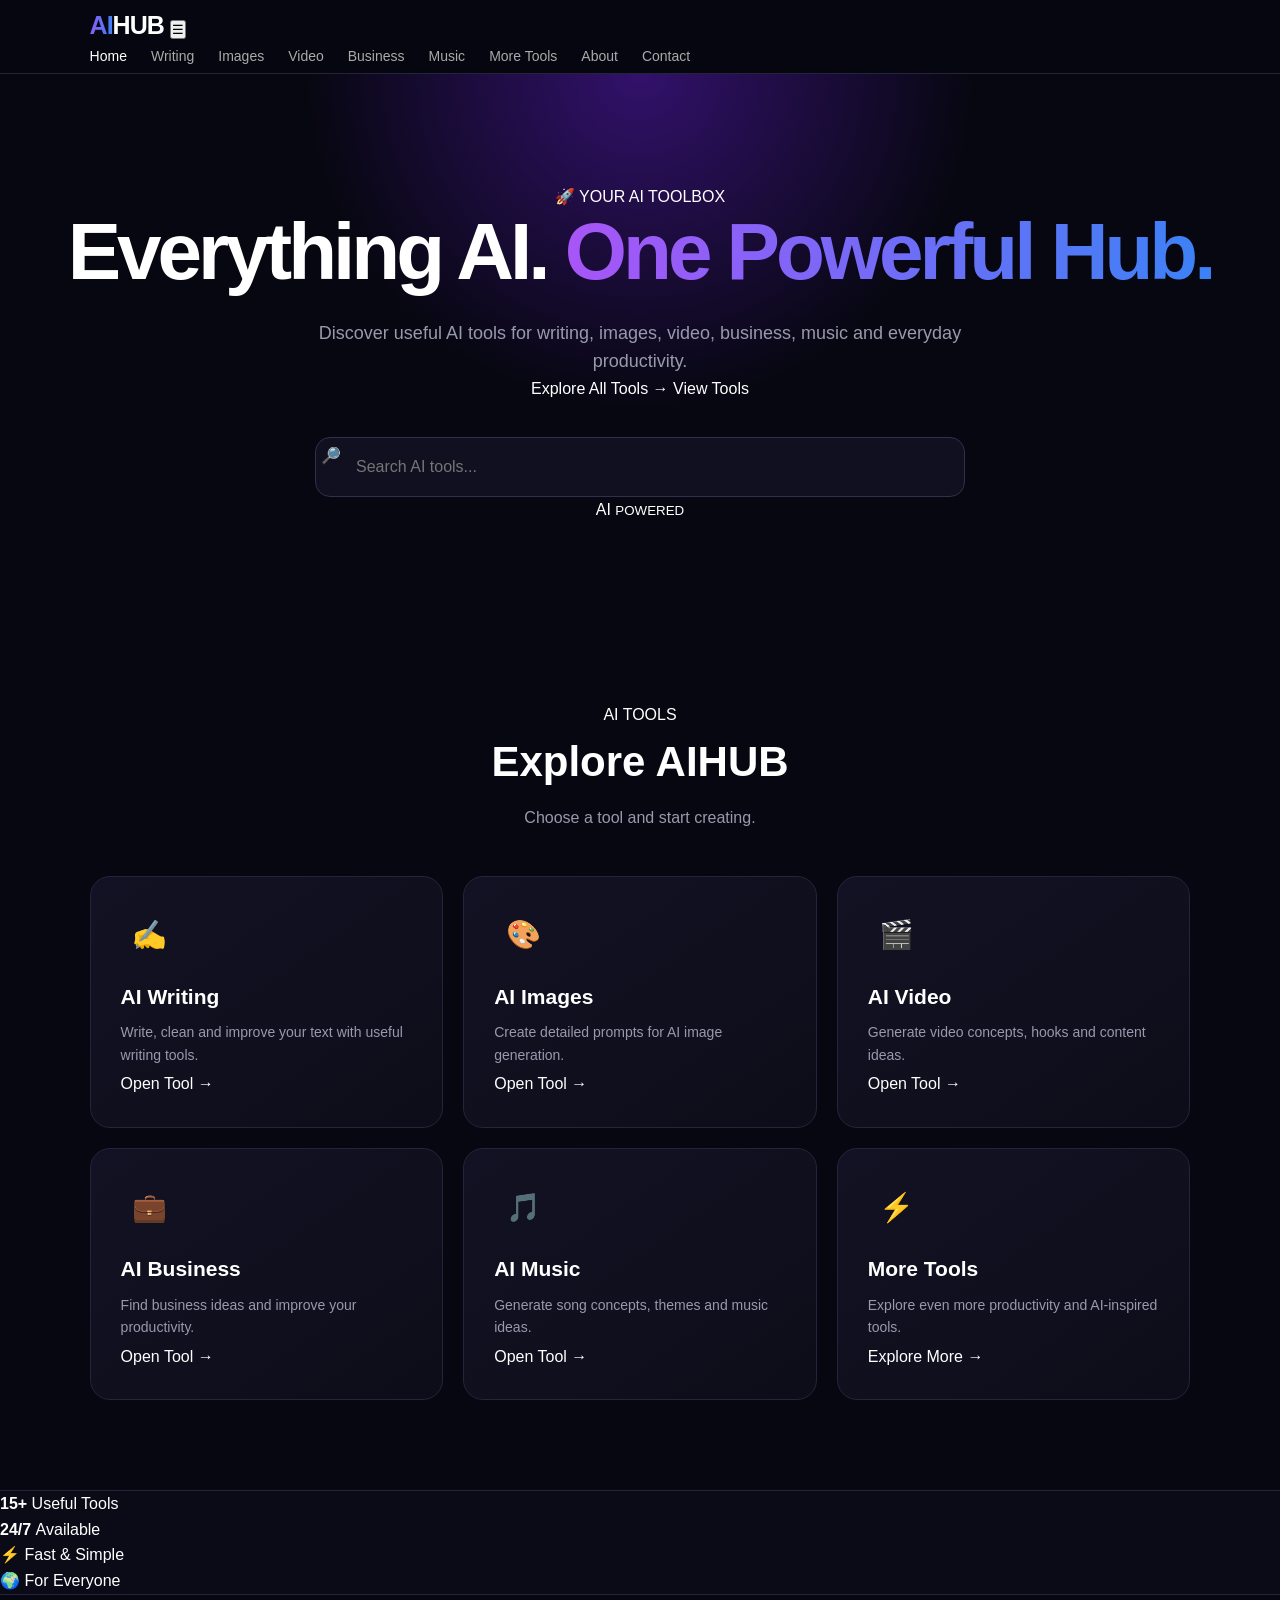
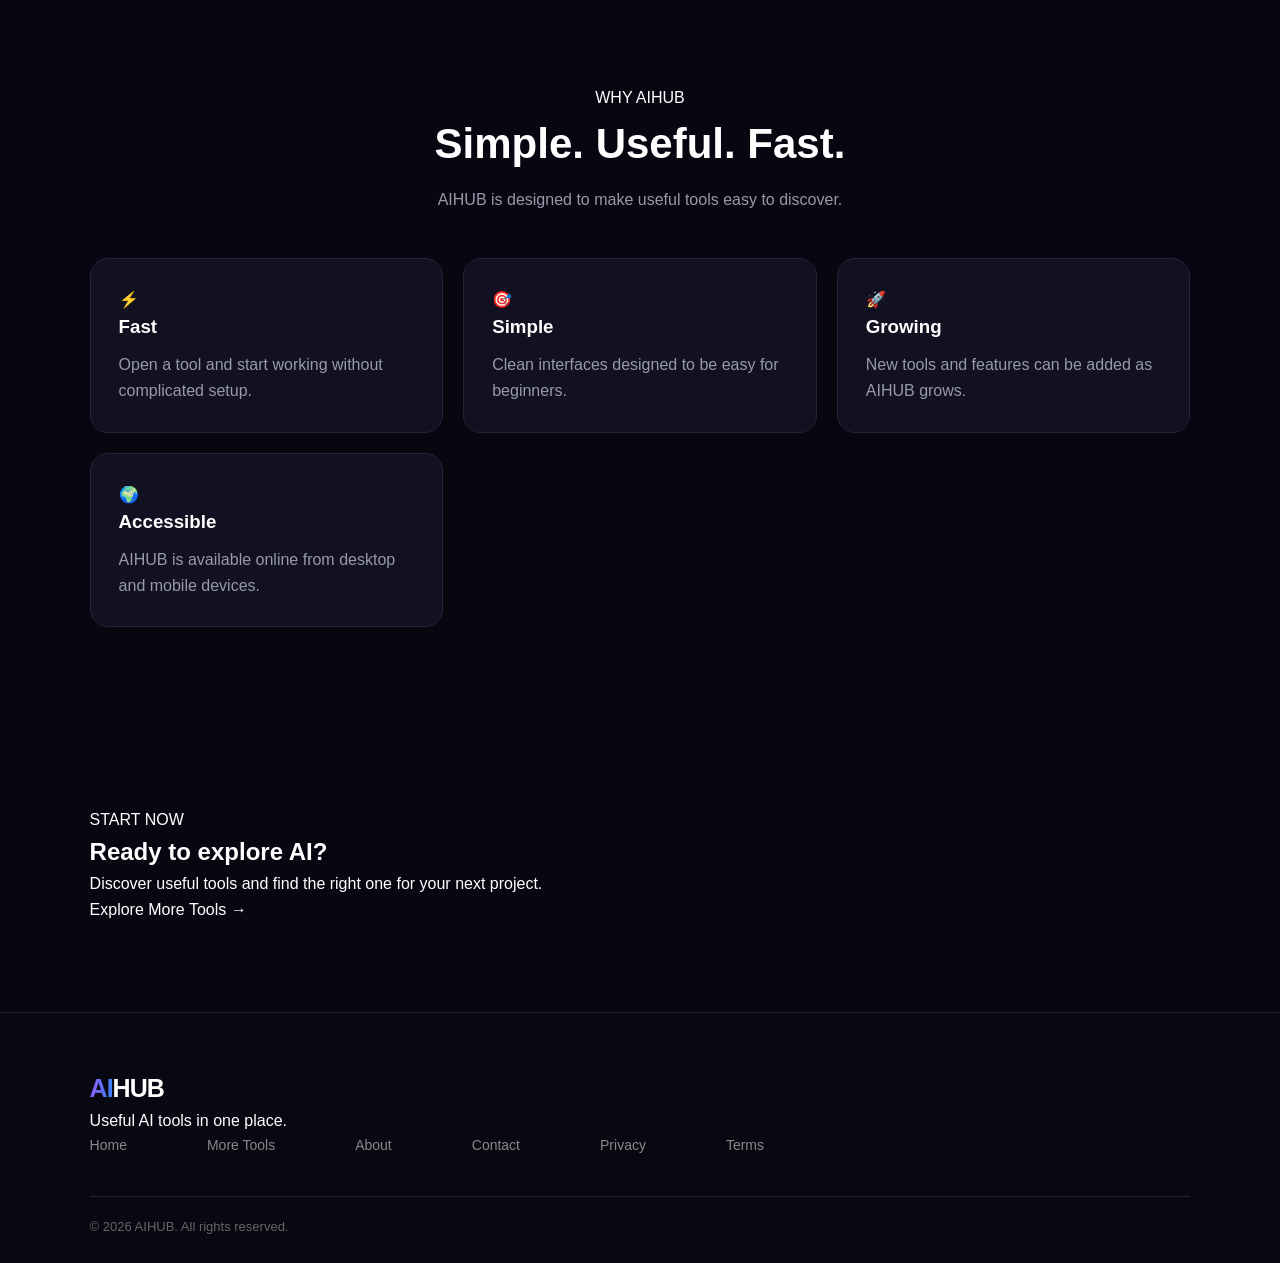
==== commit 4db91bbb: "Update index.html" ====
--- a/index.html
+++ b/index.html
@@ -1,293 +1,802 @@
 <!DOCTYPE html>
 <html lang="en">
 <head>
-<meta charset="UTF-8">
-<meta name="viewport" content="width=device-width, initial-scale=1.0">
-
-<title>AIHUB - AI Tools for Everyone</title>
-
-<meta name="description" content="AIHUB brings useful AI tools for writing, images, video, business and music together in one place.">
-<meta name="keywords" content="AI tools, artificial intelligence, AI writing, AI image, AI video, AI business, AI music">
-
-<link rel="canonical" href="https://aihubbb.github.io/AIHUB/">
-<link rel="icon" href="favicon.svg">
-<link rel="stylesheet" href="style.css">
-
-<meta property="og:title" content="AIHUB - AI Tools">
-<meta property="og:description" content="Discover useful AI tools in one place.">
-<meta property="og:type" content="website">
-<meta property="og:url" content="https://aihubbb.github.io/AIHUB/">
-
-<script async src="https://www.googletagmanager.com/gtag/js?id=G-LG88MPD4NY"></script>
+  <meta charset="UTF-8">
+  <meta name="viewport" content="width=device-width, initial-scale=1.0">
+
+  <title>AIHUB - AI Tools for Everyone</title>
+
+  <meta
+    name="description"
+    content="AIHUB brings useful AI tools for writing, images, video, business, music and productivity in one place."
+  >
+
+  <meta
+    name="keywords"
+    content="AI tools, artificial intelligence, AI writing, AI image, AI video, AI business, AI music"
+  >
+
+  <meta name="author" content="AIHUB">
+
+  <link rel="canonical" href="https://aihubbb.github.io/AIHUB/">
+
+  <link rel="icon" type="image/svg+xml" href="favicon.svg">
+
+  <!-- Open Graph -->
+  <meta property="og:title" content="AIHUB - AI Tools for Everyone">
+  <meta
+    property="og:description"
+    content="Discover useful AI tools for writing, images, video, business, music and productivity."
+  >
+  <meta property="og:type" content="website">
+  <meta property="og:url" content="https://aihubbb.github.io/AIHUB/">
+
+  <!-- Google Analytics -->
+  <script async src="https://www.googletagmanager.com/gtag/js?id=G-LG88MPD4NY"></script>
+
+  <script>
+    window.dataLayer = window.dataLayer || [];
+
+    function gtag(){
+      dataLayer.push(arguments);
+    }
+
+    gtag('js', new Date());
+    gtag('config', 'G-LG88MPD4NY');
+  </script>
+
+  <link rel="stylesheet" href="style.css">
+</head>
+
+
+<body>
+
+
+<!-- ================= NAVBAR ================= -->
+
+<header class="navbar">
+
+  <div class="container nav-inner">
+
+    <a href="index.html" class="logo">
+      <span>AI</span>HUB
+    </a>
+
+
+    <button
+      class="menu-toggle"
+      onclick="toggleMenu()"
+      aria-label="Open menu"
+    >
+      ☰
+    </button>
+
+
+    <nav id="mainNav">
+
+      <a href="index.html" class="active">
+        Home
+      </a>
+
+      <a href="writing.html">
+        Writing
+      </a>
+
+      <a href="image.html">
+        Images
+      </a>
+
+      <a href="video.html">
+        Video
+      </a>
+
+      <a href="business.html">
+        Business
+      </a>
+
+      <a href="music.html">
+        Music
+      </a>
+
+      <a href="more-tools.html">
+        More Tools
+      </a>
+
+      <a href="about.html">
+        About
+      </a>
+
+      <a href="contact.html">
+        Contact
+      </a>
+
+    </nav>
+
+  </div>
+
+</header>
+
+
+
+<!-- ================= HERO ================= -->
+
+<main>
+
+<section class="hero">
+
+  <div class="container hero-content">
+
+    <div class="hero-text">
+
+      <span class="badge">
+        🚀 YOUR AI TOOLBOX
+      </span>
+
+
+      <h1>
+        Everything AI.
+        <span class="gradient-text">
+          One Powerful Hub.
+        </span>
+      </h1>
+
+
+      <p>
+        Discover useful AI tools for writing, images, video,
+        business, music and everyday productivity.
+      </p>
+
+
+      <div class="hero-buttons">
+
+        <a
+          href="more-tools.html"
+          class="btn btn-primary"
+        >
+          Explore All Tools →
+        </a>
+
+
+        <a
+          href="#tools"
+          class="btn btn-secondary"
+        >
+          View Tools
+        </a>
+
+      </div>
+
+
+      <!-- SEARCH -->
+
+      <div class="search-box">
+
+        <span>🔎</span>
+
+        <input
+          id="toolSearch"
+          type="text"
+          placeholder="Search AI tools..."
+          onkeyup="searchTools()"
+        >
+
+      </div>
+
+    </div>
+
+
+
+    <!-- HERO VISUAL -->
+
+    <div class="hero-visual">
+
+      <div class="ai-orb">
+
+        <div class="orb-glow"></div>
+
+        <div class="orb-content">
+
+          <span>AI</span>
+
+          <small>
+            POWERED
+          </small>
+
+        </div>
+
+      </div>
+
+    </div>
+
+  </div>
+
+</section>
+
+
+
+<!-- ================= TOOLS ================= -->
+
+<section
+  class="section"
+  id="tools"
+>
+
+  <div class="container">
+
+    <div class="section-heading">
+
+      <span class="badge">
+        AI TOOLS
+      </span>
+
+      <h2>
+        Explore AIHUB
+      </h2>
+
+      <p>
+        Choose a tool and start creating.
+      </p>
+
+    </div>
+
+
+
+    <div class="tools-grid" id="toolsGrid">
+
+
+      <!-- WRITING -->
+
+      <div
+        class="tool-card"
+        data-tool="writing ai writer text content"
+      >
+
+        <div class="tool-icon">
+          ✍️
+        </div>
+
+        <h3>
+          AI Writing
+        </h3>
+
+        <p>
+          Write, clean and improve your text with useful writing tools.
+        </p>
+
+        <a
+          href="writing.html"
+          class="tool-link"
+        >
+          Open Tool →
+        </a>
+
+      </div>
+
+
+
+      <!-- IMAGES -->
+
+      <div
+        class="tool-card"
+        data-tool="images image prompt generator"
+      >
+
+        <div class="tool-icon">
+          🎨
+        </div>
+
+        <h3>
+          AI Images
+        </h3>
+
+        <p>
+          Create detailed prompts for AI image generation.
+        </p>
+
+        <a
+          href="image.html"
+          class="tool-link"
+        >
+          Open Tool →
+        </a>
+
+      </div>
+
+
+
+      <!-- VIDEO -->
+
+      <div
+        class="tool-card"
+        data-tool="video youtube video ideas"
+      >
+
+        <div class="tool-icon">
+          🎬
+        </div>
+
+        <h3>
+          AI Video
+        </h3>
+
+        <p>
+          Generate video concepts, hooks and content ideas.
+        </p>
+
+        <a
+          href="video.html"
+          class="tool-link"
+        >
+          Open Tool →
+        </a>
+
+      </div>
+
+
+
+      <!-- BUSINESS -->
+
+      <div
+        class="tool-card"
+        data-tool="business startup marketing business ideas"
+      >
+
+        <div class="tool-icon">
+          💼
+        </div>
+
+        <h3>
+          AI Business
+        </h3>
+
+        <p>
+          Find business ideas and improve your productivity.
+        </p>
+
+        <a
+          href="business.html"
+          class="tool-link"
+        >
+          Open Tool →
+        </a>
+
+      </div>
+
+
+
+      <!-- MUSIC -->
+
+      <div
+        class="tool-card"
+        data-tool="music song lyrics genre"
+      >
+
+        <div class="tool-icon">
+          🎵
+        </div>
+
+        <h3>
+          AI Music
+        </h3>
+
+        <p>
+          Generate song concepts, themes and music ideas.
+        </p>
+
+        <a
+          href="music.html"
+          class="tool-link"
+        >
+          Open Tool →
+        </a>
+
+      </div>
+
+
+
+      <!-- MORE -->
+
+      <div
+        class="tool-card featured-tool"
+        data-tool="more tools productivity calculator cv seo password translator"
+      >
+
+        <div class="tool-icon">
+          ⚡
+        </div>
+
+        <h3>
+          More Tools
+        </h3>
+
+        <p>
+          Explore even more productivity and AI-inspired tools.
+        </p>
+
+        <a
+          href="more-tools.html"
+          class="tool-link"
+        >
+          Explore More →
+        </a>
+
+      </div>
+
+    </div>
+
+
+
+    <!-- NO SEARCH RESULT -->
+
+    <div
+      id="noResults"
+      style="
+        display:none;
+        text-align:center;
+        margin-top:30px;
+        color:#9999ad;
+      "
+    >
+      No tools found.
+    </div>
+
+
+  </div>
+
+</section>
+
+
+
+<!-- ================= STATS ================= -->
+
+<section class="stats-section">
+
+  <div class="container stats-grid">
+
+
+    <div class="stat">
+
+      <strong>
+        15+
+      </strong>
+
+      <span>
+        Useful Tools
+      </span>
+
+    </div>
+
+
+
+    <div class="stat">
+
+      <strong>
+        24/7
+      </strong>
+
+      <span>
+        Available
+      </span>
+
+    </div>
+
+
+
+    <div class="stat">
+
+      <strong>
+        ⚡
+      </strong>
+
+      <span>
+        Fast & Simple
+      </span>
+
+    </div>
+
+
+
+    <div class="stat">
+
+      <strong>
+        🌍
+      </strong>
+
+      <span>
+        For Everyone
+      </span>
+
+    </div>
+
+
+  </div>
+
+</section>
+
+
+
+<!-- ================= WHY AIHUB ================= -->
+
+<section class="section">
+
+  <div class="container">
+
+    <div class="section-heading">
+
+      <span class="badge">
+        WHY AIHUB
+      </span>
+
+      <h2>
+        Simple. Useful. Fast.
+      </h2>
+
+      <p>
+        AIHUB is designed to make useful tools easy to discover.
+      </p>
+
+    </div>
+
+
+
+    <div class="info-grid">
+
+
+      <div class="info-card">
+
+        <div class="info-icon">
+          ⚡
+        </div>
+
+        <h3>
+          Fast
+        </h3>
+
+        <p>
+          Open a tool and start working without complicated setup.
+        </p>
+
+      </div>
+
+
+
+      <div class="info-card">
+
+        <div class="info-icon">
+          🎯
+        </div>
+
+        <h3>
+          Simple
+        </h3>
+
+        <p>
+          Clean interfaces designed to be easy for beginners.
+        </p>
+
+      </div>
+
+
+
+      <div class="info-card">
+
+        <div class="info-icon">
+          🚀
+        </div>
+
+        <h3>
+          Growing
+        </h3>
+
+        <p>
+          New tools and features can be added as AIHUB grows.
+        </p>
+
+      </div>
+
+
+
+      <div class="info-card">
+
+        <div class="info-icon">
+          🌍
+        </div>
+
+        <h3>
+          Accessible
+        </h3>
+
+        <p>
+          AIHUB is available online from desktop and mobile devices.
+        </p>
+
+      </div>
+
+    </div>
+
+  </div>
+
+</section>
+
+
+
+<!-- ================= CTA ================= -->
+
+<section class="section">
+
+  <div class="container">
+
+    <div class="cta-box">
+
+      <span class="badge">
+        START NOW
+      </span>
+
+      <h2>
+        Ready to explore AI?
+      </h2>
+
+      <p>
+        Discover useful tools and find the right one for your next project.
+      </p>
+
+
+      <a
+        href="more-tools.html"
+        class="btn btn-primary"
+      >
+        Explore More Tools →
+      </a>
+
+    </div>
+
+  </div>
+
+</section>
+
+
+</main>
+
+
+
+<!-- ================= FOOTER ================= -->
+
+<footer class="footer">
+
+  <div class="container footer-inner">
+
+
+    <div>
+
+      <a
+        href="index.html"
+        class="logo"
+      >
+        <span>AI</span>HUB
+      </a>
+
+      <p>
+        Useful AI tools in one place.
+      </p>
+
+    </div>
+
+
+
+    <div class="footer-links">
+
+      <a href="index.html">
+        Home
+      </a>
+
+      <a href="more-tools.html">
+        More Tools
+      </a>
+
+      <a href="about.html">
+        About
+      </a>
+
+      <a href="contact.html">
+        Contact
+      </a>
+
+      <a href="privacy.html">
+        Privacy
+      </a>
+
+      <a href="terms.html">
+        Terms
+      </a>
+
+    </div>
+
+
+  </div>
+
+
+
+  <div class="container footer-bottom">
+
+    <p>
+      © 2026 AIHUB. All rights reserved.
+    </p>
+
+  </div>
+
+</footer>
+
+
+
+<!-- ================= SCRIPT ================= -->
+
+<script src="script.js"></script>
+
+
 <script>
-window.dataLayer = window.dataLayer || [];
-function gtag(){dataLayer.push(arguments);}
-gtag('js', new Date());
-gtag('config', 'G-LG88MPD4NY');
+
+function searchTools() {
+
+  const searchInput =
+    document.getElementById("toolSearch");
+
+  const query =
+    searchInput.value.toLowerCase().trim();
+
+  const cards =
+    document.querySelectorAll(".tool-card");
+
+  const noResults =
+    document.getElementById("noResults");
+
+  let found = false;
+
+
+  cards.forEach(card => {
+
+    const text =
+      (
+        card.innerText +
+        " " +
+        card.dataset.tool
+      ).toLowerCase();
+
+
+    if (text.includes(query)) {
+
+      card.style.display = "";
+
+      found = true;
+
+    } else {
+
+      card.style.display = "none";
+
+    }
+
+  });
+
+
+  if (query === "") {
+
+    cards.forEach(card => {
+      card.style.display = "";
+    });
+
+    noResults.style.display = "none";
+
+    return;
+
+  }
+
+
+  noResults.style.display =
+    found ? "none" : "block";
+
+}
+
 </script>
-</head>
-
-<body>
-
-<header class="navbar">
-
-<a href="index.html" class="logo">
-<span>AI</span>HUB
-</a>
-
-<button class="menu-btn" onclick="toggleMenu()">☰</button>
-
-<nav id="navMenu">
-<a class="active" href="index.html">Home</a>
-<a href="writing.html">Writing</a>
-<a href="image.html">Images</a>
-<a href="video.html">Video</a>
-<a href="business.html">Business</a>
-<a href="music.html">Music</a>
-</nav>
-
-</header>
-
-<main>
-
-<section class="hero">
-
-<div class="hero-badge">🚀 Your AI Toolbox</div>
-
-<h1>
-Everything AI.<br>
-<span>One Powerful Hub.</span>
-</h1>
-
-<p>
-Discover useful AI tools for writing, images, videos, business,
-music and productivity.
-</p>
-
-<div class="search-box">
-
-<input
-id="siteSearch"
-type="text"
-placeholder="Search AI tools..."
-onkeyup="searchTools()"
->
-
-<button onclick="searchTools()">Search</button>
-
-</div>
-
-</section>
-
-
-<section class="section">
-
-<div class="section-heading">
-<p class="small-title">EXPLORE</p>
-<h2>AI Tools</h2>
-<p>Choose a category and start creating.</p>
-</div>
-
-
-<div class="tools-grid" id="toolsGrid">
-
-<a href="writing.html" class="tool-card" data-search="writing text article copy">
-<div class="tool-icon purple">✍️</div>
-<h3>AI Writing</h3>
-<p>Write, rewrite, improve and organize your text.</p>
-<span>Explore →</span>
-</a>
-
-
-<a href="image.html" class="tool-card" data-search="image photo picture art design">
-<div class="tool-icon blue">🎨</div>
-<h3>AI Images</h3>
-<p>Create image ideas and powerful AI prompts.</p>
-<span>Explore →</span>
-</a>
-
-
-<a href="video.html" class="tool-card" data-search="video film youtube content">
-<div class="tool-icon pink">🎬</div>
-<h3>AI Video</h3>
-<p>Create video ideas, scripts and concepts.</p>
-<span>Explore →</span>
-</a>
-
-
-<a href="business.html" class="tool-card" data-search="business marketing startup company money">
-<div class="tool-icon green">💼</div>
-<h3>AI Business</h3>
-<p>Business ideas, marketing and productivity tools.</p>
-<span>Explore →</span>
-</a>
-
-
-<a href="music.html" class="tool-card" data-search="music song audio beat">
-<div class="tool-icon orange">🎵</div>
-<h3>AI Music</h3>
-<p>Generate song concepts, lyrics ideas and music prompts.</p>
-<span>Explore →</span>
-</a>
-
-
-<div class="tool-card coming-soon">
-
-<div class="tool-icon cyan">⚡</div>
-
-<h3>More Tools</h3>
-
-<p>
-More AI utilities are coming soon.
-</p>
-
-<span>Coming Soon</span>
-
-</div>
-
-</div>
-
-</section>
-
-
-<section class="stats-section">
-
-<div class="stats">
-
-<div>
-<strong>5+</strong>
-<span>Categories</span>
-</div>
-
-<div>
-<strong>24/7</strong>
-<span>Available</span>
-</div>
-
-<div>
-<strong>100%</strong>
-<span>Web Based</span>
-</div>
-
-</div>
-
-</section>
-
-
-<section class="section">
-
-<div class="section-heading">
-
-<p class="small-title">WHY AIHUB</p>
-
-<h2>Simple. Fast. Useful.</h2>
-
-<p>
-Everything you need to explore AI without jumping between dozens of websites.
-</p>
-
-</div>
-
-
-<div class="features-grid">
-
-<div class="feature-card">
-<div>⚡</div>
-<h3>Fast</h3>
-<p>Simple interfaces designed to help you get started quickly.</p>
-</div>
-
-<div class="feature-card">
-<div>🎯</div>
-<h3>Useful</h3>
-<p>Tools and ideas focused on real everyday tasks.</p>
-</div>
-
-<div class="feature-card">
-<div>📱</div>
-<h3>Responsive</h3>
-<p>Use AIHUB comfortably on desktop, tablet or phone.</p>
-</div>
-
-<div class="feature-card">
-<div>🌍</div>
-<h3>One Place</h3>
-<p>Different AI categories organized in one clean website.</p>
-</div>
-
-</div>
-
-</section>
-
-
-<section class="cta">
-
-<div>
-
-<p class="small-title">START NOW</p>
-
-<h2>Explore the world of AI.</h2>
-
-<p>
-Find your next AI tool and start creating.
-</p>
-
-<a href="writing.html" class="primary-btn">
-Explore Tools →
-</a>
-
-</div>
-
-</section>
-
-</main>
-
-
-<footer>
-
-<div class="footer-main">
-
-<div>
-<a href="index.html" class="logo">
-<span>AI</span>HUB
-</a>
-
-<p>
-Useful AI tools in one place.
-</p>
-</div>
-
-
-<div class="footer-links">
-
-<div>
-<h4>Tools</h4>
-<a href="writing.html">Writing</a>
-<a href="image.html">Images</a>
-<a href="video.html">Video</a>
-<a href="business.html">Business</a>
-<a href="music.html">Music</a>
-</div>
-
-<div>
-<h4>AIHUB</h4>
-<a href="about.html">About</a>
-<a href="contact.html">Contact</a>
-<a href="privacy.html">Privacy</a>
-<a href="terms.html">Terms</a>
-</div>
-
-</div>
-
-</div>
-
-<div class="footer-bottom">
-© 2026 AIHUB. All rights reserved.
-</div>
-
-</footer>
-
-<script src="script.js"></script>
+
 
 </body>
 </html>
--- a/style.css
+++ b/style.css
@@ -1,549 +1,603 @@
-* {
-    box-sizing: border-box;
-}
-
-html {
-    scroll-behavior: smooth;
-}
-
-body {
-    margin: 0;
-    font-family: Arial, sans-serif;
-    background: #080811;
-    color: white;
-}
-
-/* =========================
-   NAVBAR
-========================= */
-
-nav {
-    width: 90%;
-    max-width: 1200px;
-    margin: 20px auto;
-    padding: 18px 25px;
-    display: flex;
-    justify-content: space-between;
-    align-items: center;
-    background: #11111f;
-    border: 1px solid #29293d;
-    border-radius: 16px;
-}
-
-.logo {
-    font-size: 23px;
-    font-weight: bold;
-    color: #a78bfa;
-}
-
-.nav-links {
-    display: flex;
-    gap: 25px;
-}
-
-.nav-links a {
-    color: #aaaabd;
-    text-decoration: none;
-    transition: 0.2s;
-}
-
-.nav-links a:hover {
-    color: #a78bfa;
-}
-
-/* =========================
-   HERO
-========================= */
-
-header {
-    text-align: center;
-    padding: 80px 20px;
-}
-
-.badge {
-    display: inline-block;
-    padding: 10px 18px;
-    border: 1px solid #40336c;
-    border-radius: 30px;
-    background: #17132a;
-    color: #a78bfa;
-    font-size: 13px;
-}
-
-header h1 {
-    max-width: 800px;
-    margin: 25px auto;
-    font-size: 64px;
-    line-height: 1.05;
-}
-
-header h1 span {
-    color: #8b5cf6;
-    display: block;
-}
-
-header p {
-    max-width: 650px;
-    margin: auto;
-    color: #9999ad;
-    font-size: 18px;
-    line-height: 1.7;
-}
-
-/* =========================
-   SEARCH
-========================= */
-
-.search-area {
-    margin-top: 35px;
-}
-
-#searchInput {
-    width: 90%;
-    max-width: 650px;
-    padding: 18px 20px;
-    border-radius: 14px;
-    border: 1px solid #303047;
-    background: #131321;
-    color: white;
-    outline: none;
-    font-size: 16px;
-}
-
-#searchInput:focus {
-    border-color: #8b5cf6;
-}
-
-/* =========================
-   FILTERS
-========================= */
-
-.filters {
-    margin-top: 20px;
-    display: flex;
-    justify-content: center;
-    flex-wrap: wrap;
-    gap: 9px;
-}
-
-.filter {
-    margin: 0;
-    padding: 9px 15px;
-    border: 1px solid #303047;
-    border-radius: 20px;
-    background: #131321;
-    color: #9999ad;
-    cursor: pointer;
-    transition: 0.2s;
-}
-
-.filter:hover {
-    border-color: #8b5cf6;
-    color: white;
-}
-
-.filter.active {
-    background: #8b5cf6;
-    border-color: #8b5cf6;
-    color: white;
-}
-
-/* =========================
-   SECTIONS
-========================= */
-
-section {
-    width: 90%;
-    max-width: 1150px;
-    margin: 0 auto 90px;
-}
-
-section h2 {
-    text-align: center;
-    font-size: 30px;
-}
-
-.section-text {
-    text-align: center;
-    color: #888899;
-}
-
-/* =========================
-   TOOLS GRID
-========================= */
-
-.tools-grid {
-    margin-top: 35px;
-    display: grid;
-    grid-template-columns: repeat(auto-fit, minmax(240px, 1fr));
-    gap: 20px;
-}
-
-.tool-card {
-    padding: 25px;
-    background: #11111f;
-    border: 1px solid #27273d;
-    border-radius: 18px;
-    text-align: center;
-    transition: 0.25s;
-}
-
-.tool-card:hover {
-    transform: translateY(-7px);
-    border-color: #8b5cf6;
-    box-shadow: 0 10px 35px rgba(139, 92, 246, 0.15);
-}
-
-.tool-icon {
-    font-size: 42px;
-}
-
-.tool-card h3 {
-    color: #c4b5fd;
-    font-size: 21px;
-}
-
-.tool-card p {
-    min-height: 50px;
-    color: #9696a8;
-    line-height: 1.6;
-}
-
-.rating {
-    color: #fbbf24;
-    font-weight: bold;
-}
-
-.price {
-    margin-top: 8px;
-    color: #86efac;
-    font-size: 13px;
-    font-weight: bold;
-}
-
-/* =========================
-   CARD BUTTONS
-========================= */
-
-.card-buttons {
-    margin-top: 18px;
-    display: flex;
-    justify-content: center;
-    align-items: center;
-    gap: 8px;
-}
-
-.try-button {
-    display: inline-block;
-    padding: 11px 17px;
-    border-radius: 10px;
-    background: #8b5cf6;
-    color: white;
-    text-decoration: none;
-    font-size: 14px;
-    font-weight: bold;
-    transition: 0.2s;
-}
-
-.try-button:hover {
-    background: #7c3aed;
-    transform: translateY(-2px);
-}
-
-/* =========================
-   FAVORITES
-========================= */
-
-.favorite {
-    width: 43px;
-    height: 43px;
-    margin: 0;
-    padding: 0;
-    border-radius: 10px;
-    background: #191927;
-    border: 1px solid #303047;
-    color: #aaaabd;
-    font-size: 20px;
-    cursor: pointer;
-    transition: 0.2s;
-}
-
-.favorite:hover {
-    background: #291c3c;
-}
-
-.favorite.active {
-    background: #35152f;
-    border-color: #f472b6;
-    color: #f472b6;
-}
-
-/* =========================
-   NO RESULTS
-========================= */
-
-.no-results {
-    display: none;
-    text-align: center;
-    margin-top: 30px;
-    color: #9999ad;
-}
-
-/* =========================
-   CATEGORIES
-========================= */
-
-.category-grid {
-    margin-top: 35px;
-    display: grid;
-    grid-template-columns: repeat(auto-fit, minmax(200px, 1fr));
-    gap: 20px;
-}
-
-.category-card {
-    padding: 30px;
-    background: #11111f;
-    border: 1px solid #27273d;
-    border-radius: 18px;
-    text-align: center;
-    text-decoration: none;
-    color: white;
-    font-size: 40px;
-    transition: 0.25s;
-}
-
-.category-card:hover {
-    transform: translateY(-7px);
-    border-color: #8b5cf6;
-    box-shadow: 0 10px 35px rgba(139, 92, 246, 0.12);
-}
-
-.category-card h3 {
-    color: #c4b5fd;
-    font-size: 20px;
-}
-
-.category-card p {
-    color: #888899;
-    font-size: 14px;
-}
-
-/* =========================
-   TOOL DETAILS PAGE
-========================= */
-
-.tool-details-card {
-    max-width: 850px;
-    margin: 0 auto;
-    padding: 45px;
-    background: #11111f;
-    border: 1px solid #29293d;
-    border-radius: 24px;
-    text-align: center;
-    box-shadow: 0 20px 60px rgba(0, 0, 0, 0.25);
-}
-
-.big-tool-icon {
-    width: 100px;
-    height: 100px;
-    margin: 0 auto 25px;
-    display: flex;
-    justify-content: center;
-    align-items: center;
-    border-radius: 25px;
-    background: #191927;
-    border: 1px solid #34344d;
-    font-size: 55px;
-}
-
-.tool-details-card > h2 {
-    margin-top: 10px;
-    color: #c4b5fd;
-    font-size: 32px;
-}
-
-.tool-info {
-    margin-top: 35px;
-    display: grid;
-    grid-template-columns: repeat(3, 1fr);
-    gap: 15px;
-}
-
-.info-box {
-    padding: 20px;
-    background: #181827;
-    border: 1px solid #2c2c43;
-    border-radius: 15px;
-}
-
-.info-box span {
-    display: block;
-    margin-bottom: 10px;
-    color: #888899;
-    font-size: 14px;
-}
-
-.info-box strong {
-    color: white;
-    font-size: 17px;
-}
-
-/* =========================
-   FEATURES
-========================= */
-
-.features {
-    margin-top: 40px;
-    padding: 30px;
-    background: #0d0d18;
-    border: 1px solid #29293d;
-    border-radius: 18px;
-    text-align: left;
-}
-
-.features h2 {
-    margin-top: 0;
-    margin-bottom: 25px;
-    text-align: left;
-    color: #c4b5fd;
-}
-
-.features ul {
-    margin: 0;
-    padding: 0;
-    list-style: none;
-}
-
-.features li {
-    position: relative;
-    margin-bottom: 14px;
-    padding: 14px 16px 14px 45px;
-    background: #151522;
-    border-radius: 10px;
-    color: #aaaabd;
-    line-height: 1.5;
-}
-
-.features li::before {
-    content: "✓";
-    position: absolute;
-    left: 17px;
-    color: #86efac;
-    font-weight: bold;
-}
-
-/* =========================
-   DETAILS BUTTONS
-========================= */
-
-.details-buttons {
-    margin-top: 35px;
-    display: flex;
-    justify-content: center;
-    align-items: center;
-    gap: 12px;
-    flex-wrap: wrap;
-}
-
-.big-button {
-    padding: 14px 25px;
-    font-size: 16px;
-}
-
-.back-button {
-    display: inline-block;
-    padding: 14px 25px;
-    border-radius: 10px;
-    background: #191927;
-    border: 1px solid #303047;
-    color: #aaaabd;
-    text-decoration: none;
-    font-size: 15px;
-    font-weight: bold;
-    transition: 0.2s;
-}
-
-.back-button:hover {
-    color: white;
-    border-color: #8b5cf6;
-    background: #211d32;
-}
-
-/* =========================
-   FOOTER
-========================= */
-
-footer {
-    padding: 60px 20px;
-    text-align: center;
-    border-top: 1px solid #222238;
-    background: #0d0d18;
-}
-
-footer h2 {
-    color: #a78bfa;
-}
-
-footer p {
-    color: #858597;
-}
-
-/* =========================
-   MOBILE
-========================= */
-
-@media (max-width: 700px) {
-
-    nav {
-        flex-direction: column;
-        gap: 15px;
-    }
-
-    .nav-links {
-        flex-wrap: wrap;
-        justify-content: center;
-        gap: 15px;
-    }
-
-    header {
-        padding: 60px 20px;
-    }
-
-    header h1 {
-        font-size: 45px;
-    }
-
-    header p {
-        font-size: 16px;
-    }
-
-    .tools-grid {
-        grid-template-columns: 1fr;
-    }
-
-    .category-grid {
-        grid-template-columns: 1fr;
-    }
-
-    .tool-details-card {
-        padding: 25px 18px;
-    }
-
-    .tool-info {
-        grid-template-columns: 1fr;
-    }
-
-    .features {
-        padding: 20px;
-    }
-
-    .details-buttons {
-        flex-direction: column;
-    }
-
-    .big-button,
-    .back-button {
-        width: 100%;
-        text-align: center;
-    }
-}+*{
+margin:0;
+padding:0;
+box-sizing:border-box;
+}
+
+:root{
+--bg:#070711;
+--bg2:#0d0d1b;
+--card:#111122;
+--border:#24243b;
+--text:#ffffff;
+--muted:#9999ad;
+--purple:#8b5cf6;
+--blue:#3b82f6;
+--pink:#ec4899;
+--green:#22c55e;
+--orange:#f97316;
+--cyan:#06b6d4;
+}
+
+html{
+scroll-behavior:smooth;
+}
+
+body{
+font-family:Arial,Helvetica,sans-serif;
+background:var(--bg);
+color:var(--text);
+line-height:1.6;
+}
+
+a{
+text-decoration:none;
+color:inherit;
+}
+
+.navbar{
+height:74px;
+padding:0 7%;
+display:flex;
+align-items:center;
+justify-content:space-between;
+border-bottom:1px solid var(--border);
+background:rgba(7,7,17,.92);
+backdrop-filter:blur(15px);
+position:sticky;
+top:0;
+z-index:100;
+}
+
+.logo{
+font-size:25px;
+font-weight:900;
+letter-spacing:-1px;
+}
+
+.logo span{
+background:linear-gradient(90deg,var(--purple),var(--blue));
+-webkit-background-clip:text;
+color:transparent;
+}
+
+.navbar nav{
+display:flex;
+gap:24px;
+align-items:center;
+}
+
+.navbar nav a{
+color:#aaa;
+font-size:14px;
+transition:.2s;
+}
+
+.navbar nav a:hover,
+.navbar nav a.active{
+color:#fff;
+}
+
+.menu-btn{
+display:none;
+background:none;
+border:0;
+color:white;
+font-size:25px;
+cursor:pointer;
+}
+
+.hero{
+text-align:center;
+padding:110px 20px 90px;
+background:
+radial-gradient(circle at 50% 0%,#32116b 0%,transparent 40%);
+}
+
+.hero-badge{
+display:inline-block;
+padding:8px 15px;
+border:1px solid #49317a;
+border-radius:30px;
+background:#18102c;
+color:#c4a8ff;
+font-size:13px;
+margin-bottom:25px;
+}
+
+.hero h1{
+font-size:clamp(45px,7vw,80px);
+line-height:1.05;
+letter-spacing:-4px;
+margin-bottom:25px;
+}
+
+.hero h1 span{
+background:linear-gradient(90deg,#a855f7,#3b82f6);
+-webkit-background-clip:text;
+color:transparent;
+}
+
+.hero p{
+max-width:680px;
+margin:auto;
+font-size:18px;
+color:var(--muted);
+}
+
+.search-box{
+max-width:650px;
+margin:35px auto 0;
+display:flex;
+padding:5px;
+background:#101021;
+border:1px solid #30304a;
+border-radius:15px;
+}
+
+.search-box input{
+flex:1;
+border:0;
+outline:0;
+background:transparent;
+color:white;
+padding:15px;
+font-size:16px;
+}
+
+.search-box button{
+border:0;
+background:var(--purple);
+color:white;
+padding:0 25px;
+border-radius:11px;
+cursor:pointer;
+font-weight:bold;
+}
+
+.section{
+width:86%;
+max-width:1200px;
+margin:0 auto;
+padding:90px 0;
+}
+
+.section-heading{
+text-align:center;
+margin-bottom:45px;
+}
+
+.small-title{
+color:#9f7aea;
+font-size:12px;
+font-weight:bold;
+letter-spacing:3px;
+margin-bottom:10px;
+}
+
+.section-heading h2{
+font-size:42px;
+margin-bottom:10px;
+}
+
+.section-heading>p:last-child{
+color:var(--muted);
+}
+
+.tools-grid{
+display:grid;
+grid-template-columns:repeat(3,1fr);
+gap:20px;
+}
+
+.tool-card{
+background:linear-gradient(145deg,#121224,#0d0d19);
+border:1px solid var(--border);
+border-radius:20px;
+padding:30px;
+transition:.3s;
+}
+
+.tool-card:hover{
+transform:translateY(-7px);
+border-color:#6845aa;
+box-shadow:0 20px 50px #0008;
+}
+
+.tool-card h3{
+font-size:21px;
+margin:15px 0 8px;
+}
+
+.tool-card p{
+color:var(--muted);
+font-size:14px;
+min-height:50px;
+}
+
+.tool-card span{
+display:inline-block;
+margin-top:20px;
+color:#bda8ff;
+font-size:14px;
+font-weight:bold;
+}
+
+.tool-icon{
+width:58px;
+height:58px;
+border-radius:16px;
+display:flex;
+align-items:center;
+justify-content:center;
+font-size:28px;
+}
+
+.purple{background:#25154a}
+.blue{background:#102e52}
+.pink{background:#4a1738}
+.green{background:#123c26}
+.orange{background:#4a2815}
+.cyan{background:#103d45}
+
+.coming-soon{
+opacity:.75;
+}
+
+.stats-section{
+border-top:1px solid var(--border);
+border-bottom:1px solid var(--border);
+background:#0b0b18;
+}
+
+.stats{
+width:80%;
+max-width:900px;
+margin:auto;
+display:grid;
+grid-template-columns:repeat(3,1fr);
+text-align:center;
+padding:45px 0;
+}
+
+.stats div{
+border-right:1px solid var(--border);
+}
+
+.stats div:last-child{
+border:0;
+}
+
+.stats strong{
+display:block;
+font-size:35px;
+color:#a78bfa;
+}
+
+.stats span{
+color:var(--muted);
+font-size:14px;
+}
+
+.features-grid{
+display:grid;
+grid-template-columns:repeat(4,1fr);
+gap:18px;
+}
+
+.feature-card{
+background:#0f0f20;
+border:1px solid var(--border);
+border-radius:18px;
+padding:28px;
+text-align:center;
+}
+
+.feature-card>div{
+font-size:35px;
+margin-bottom:10px;
+}
+
+.feature-card h3{
+margin-bottom:8px;
+}
+
+.feature-card p{
+color:var(--muted);
+font-size:14px;
+}
+
+.cta{
+width:86%;
+max-width:1200px;
+margin:20px auto 100px;
+border-radius:28px;
+padding:70px 30px;
+text-align:center;
+background:
+radial-gradient(circle at 30% 20%,#55219a,transparent 40%),
+linear-gradient(135deg,#17112b,#101a38);
+border:1px solid #34295c;
+}
+
+.cta h2{
+font-size:42px;
+margin-bottom:10px;
+}
+
+.cta p{
+color:#aaa;
+margin-bottom:25px;
+}
+
+.primary-btn{
+display:inline-block;
+background:white;
+color:#111;
+padding:13px 22px;
+border-radius:11px;
+font-weight:bold;
+transition:.2s;
+}
+
+.primary-btn:hover{
+transform:translateY(-2px);
+}
+
+footer{
+border-top:1px solid var(--border);
+padding:55px 7% 25px;
+background:#080812;
+}
+
+.footer-main{
+display:flex;
+justify-content:space-between;
+gap:50px;
+}
+
+.footer-main p{
+color:var(--muted);
+margin-top:10px;
+}
+
+.footer-links{
+display:flex;
+gap:80px;
+}
+
+.footer-links div{
+display:flex;
+flex-direction:column;
+gap:9px;
+}
+
+.footer-links h4{
+margin-bottom:8px;
+}
+
+.footer-links a{
+color:#888;
+font-size:14px;
+}
+
+.footer-links a:hover{
+color:white;
+}
+
+.footer-bottom{
+border-top:1px solid var(--border);
+margin-top:40px;
+padding-top:20px;
+color:#666;
+font-size:13px;
+}
+
+.page{
+width:86%;
+max-width:1100px;
+margin:70px auto;
+min-height:65vh;
+}
+
+.page-header{
+text-align:center;
+margin-bottom:45px;
+}
+
+.page-header h1{
+font-size:50px;
+margin-bottom:10px;
+}
+
+.page-header p{
+color:var(--muted);
+}
+
+.workspace{
+max-width:800px;
+margin:auto;
+background:var(--card);
+border:1px solid var(--border);
+border-radius:20px;
+padding:28px;
+}
+
+.workspace textarea,
+.workspace input,
+.workspace select{
+width:100%;
+background:#090914;
+border:1px solid #303044;
+border-radius:10px;
+padding:14px;
+color:white;
+outline:none;
+margin-bottom:12px;
+}
+
+.workspace textarea{
+min-height:180px;
+resize:vertical;
+}
+
+.action-btn{
+background:var(--purple);
+color:white;
+border:0;
+padding:12px 20px;
+border-radius:10px;
+cursor:pointer;
+font-weight:bold;
+}
+
+.output{
+margin-top:20px;
+background:#090914;
+border:1px solid #25253a;
+border-radius:12px;
+padding:18px;
+color:#bbb;
+white-space:pre-wrap;
+min-height:70px;
+}
+
+.info-grid{
+display:grid;
+grid-template-columns:repeat(3,1fr);
+gap:20px;
+}
+
+.info-card{
+background:var(--card);
+border:1px solid var(--border);
+padding:28px;
+border-radius:18px;
+}
+
+.info-card h3{
+margin-bottom:10px;
+}
+
+.info-card p{
+color:var(--muted);
+}
+
+.contact-form{
+max-width:700px;
+margin:auto;
+}
+
+.contact-form input,
+.contact-form textarea{
+width:100%;
+background:#111122;
+color:white;
+border:1px solid #303044;
+padding:14px;
+border-radius:10px;
+margin-bottom:14px;
+outline:none;
+}
+
+.contact-form textarea{
+height:180px;
+resize:vertical;
+}
+
+@media(max-width:1000px){
+
+.tools-grid{
+grid-template-columns:repeat(2,1fr);
+}
+
+.features-grid{
+grid-template-columns:repeat(2,1fr);
+}
+
+.navbar nav{
+gap:14px;
+}
+
+}
+
+@media(max-width:700px){
+
+.navbar{
+height:65px;
+}
+
+.menu-btn{
+display:block;
+}
+
+.navbar nav{
+display:none;
+position:absolute;
+top:65px;
+left:0;
+right:0;
+background:#0a0a15;
+border-bottom:1px solid var(--border);
+padding:20px;
+flex-direction:column;
+}
+
+.navbar nav.show{
+display:flex;
+}
+
+.hero{
+padding:80px 20px 60px;
+}
+
+.hero h1{
+letter-spacing:-2px;
+}
+
+.search-box{
+flex-direction:column;
+gap:5px;
+}
+
+.search-box button{
+height:48px;
+}
+
+.section{
+padding:65px 0;
+}
+
+.tools-grid{
+grid-template-columns:1fr;
+}
+
+.features-grid{
+grid-template-columns:1fr;
+}
+
+.stats{
+width:90%;
+}
+
+.stats strong{
+font-size:27px;
+}
+
+.footer-main{
+flex-direction:column;
+}
+
+.footer-links{
+gap:40px;
+}
+
+.page-header h1{
+font-size:38px;
+}
+
+.info-grid{
+grid-template-columns:1fr;
+}
+
+}
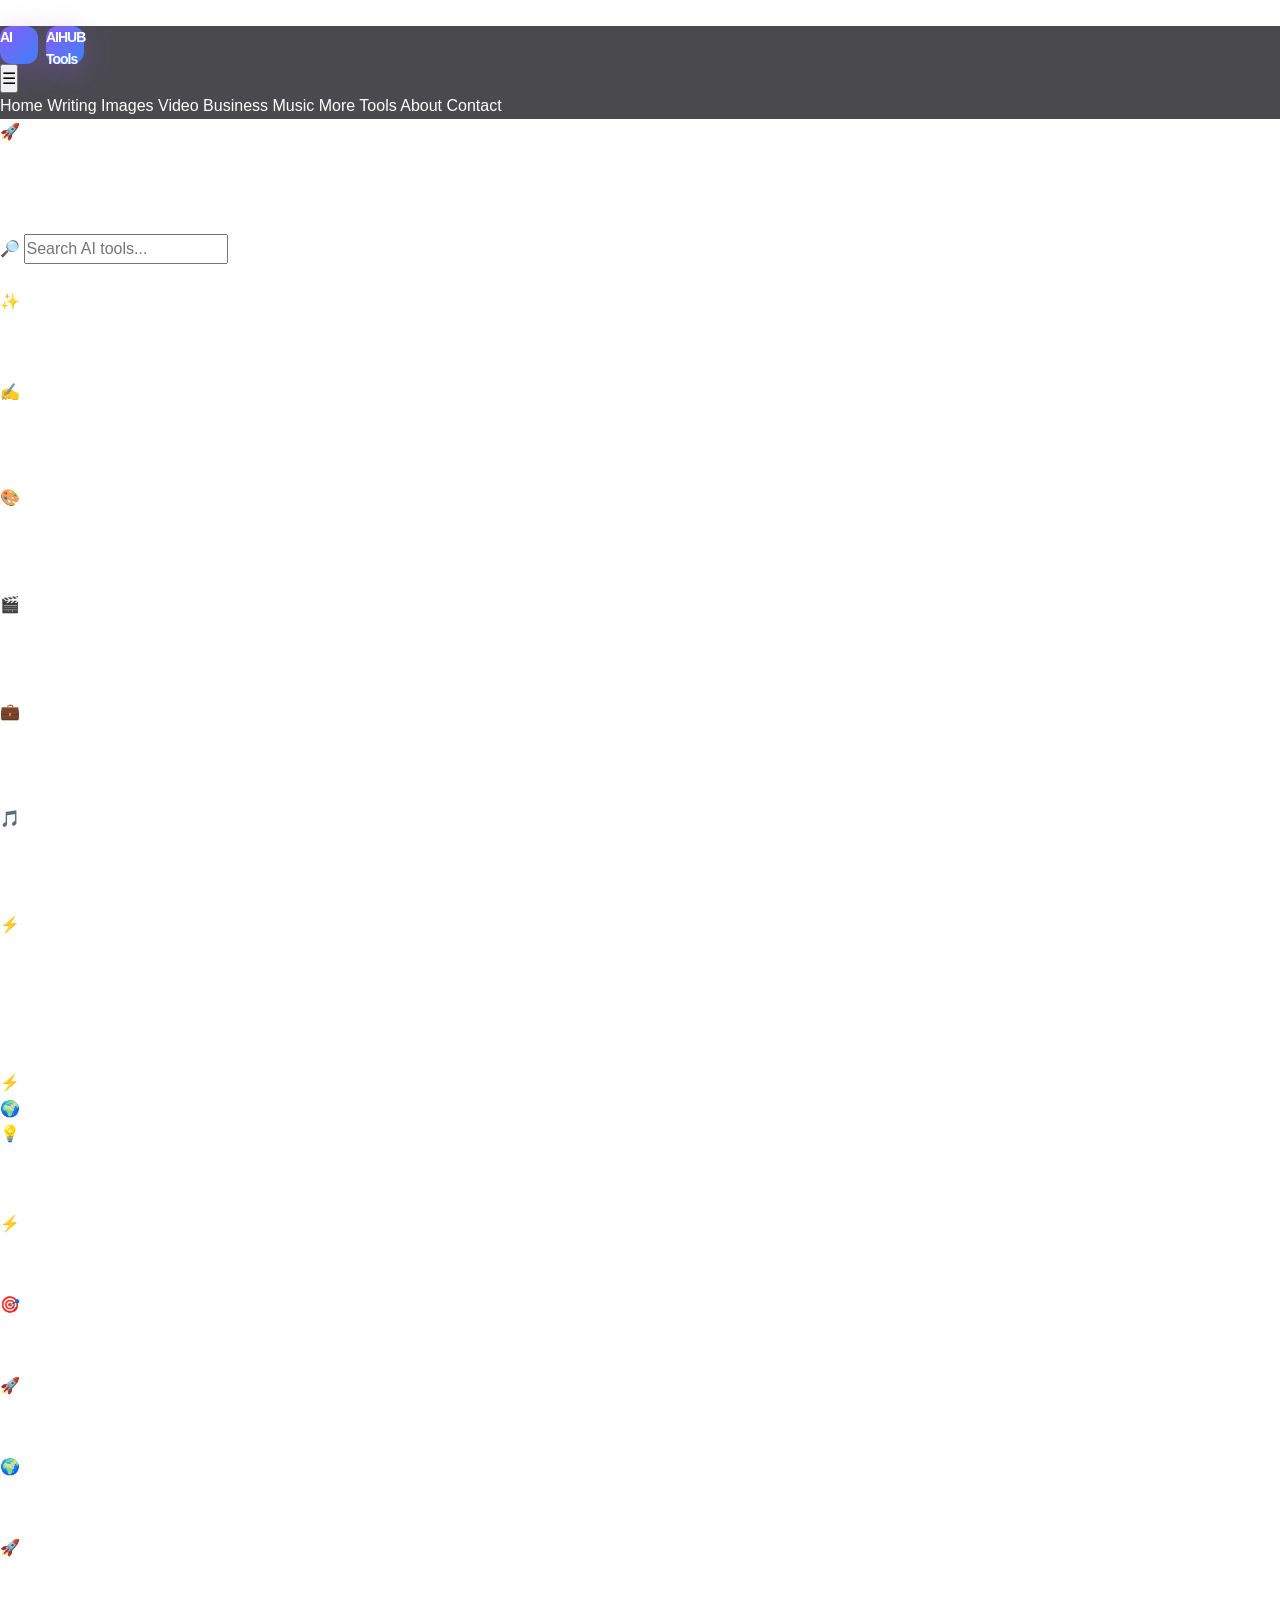
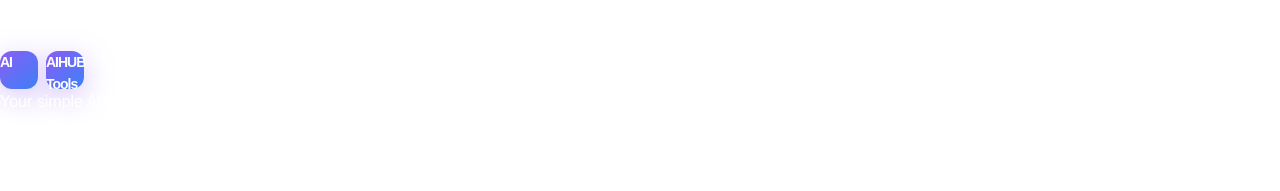
==== commit 96e06a79: "Update index.html" ====
--- a/index.html
+++ b/index.html
@@ -1,802 +1,511 @@
+```html
 <!DOCTYPE html>
 <html lang="en">
 <head>
   <meta charset="UTF-8">
   <meta name="viewport" content="width=device-width, initial-scale=1.0">
 
-  <title>AIHUB - AI Tools for Everyone</title>
-
-  <meta
-    name="description"
-    content="AIHUB brings useful AI tools for writing, images, video, business, music and productivity in one place."
-  >
-
-  <meta
-    name="keywords"
-    content="AI tools, artificial intelligence, AI writing, AI image, AI video, AI business, AI music"
-  >
-
-  <meta name="author" content="AIHUB">
+  <title>AIHUB Tools – AI Tools & Online Tools</title>
+
+  <meta name="description" content="AIHUB Tools - Discover useful AI tools for writing, images, video, business, music, productivity and more.">
+  <meta name="keywords" content="AI tools, AIHUB, AI tools online, free AI tools, writing tools, image tools, video tools, business tools">
+  <meta name="author" content="AIHUB Tools">
 
   <link rel="canonical" href="https://aihubbb.github.io/AIHUB/">
 
-  <link rel="icon" type="image/svg+xml" href="favicon.svg">
-
   <!-- Open Graph -->
-  <meta property="og:title" content="AIHUB - AI Tools for Everyone">
-  <meta
-    property="og:description"
-    content="Discover useful AI tools for writing, images, video, business, music and productivity."
-  >
+  <meta property="og:title" content="AIHUB Tools – AI Tools & Online Tools">
+  <meta property="og:description" content="Discover useful AI tools for writing, images, video, business, music and productivity.">
   <meta property="og:type" content="website">
   <meta property="og:url" content="https://aihubbb.github.io/AIHUB/">
+  <meta property="og:image" content="https://aihubbb.github.io/AIHUB/favicon.svg">
+
+  <link rel="icon" type="image/svg+xml" href="favicon.svg">
+  <link rel="stylesheet" href="style.css">
 
   <!-- Google Analytics -->
   <script async src="https://www.googletagmanager.com/gtag/js?id=G-LG88MPD4NY"></script>
-
   <script>
     window.dataLayer = window.dataLayer || [];
 
-    function gtag(){
+    function gtag() {
       dataLayer.push(arguments);
     }
 
     gtag('js', new Date());
     gtag('config', 'G-LG88MPD4NY');
   </script>
-
-  <link rel="stylesheet" href="style.css">
 </head>
 
-
 <body>
 
-
-<!-- ================= NAVBAR ================= -->
-
-<header class="navbar">
-
-  <div class="container nav-inner">
-
-    <a href="index.html" class="logo">
-      <span>AI</span>HUB
-    </a>
-
-
-    <button
-      class="menu-toggle"
-      onclick="toggleMenu()"
-      aria-label="Open menu"
-    >
-      ☰
-    </button>
-
-
-    <nav id="mainNav">
-
-      <a href="index.html" class="active">
-        Home
+  <!-- NAVBAR -->
+  <header class="navbar">
+    <div class="nav-container">
+
+      <a href="index.html" class="logo">
+        <span class="logo-icon">AI</span>
+        <span>AIHUB <b>Tools</b></span>
       </a>
 
-      <a href="writing.html">
-        Writing
-      </a>
-
-      <a href="image.html">
-        Images
-      </a>
-
-      <a href="video.html">
-        Video
-      </a>
-
-      <a href="business.html">
-        Business
-      </a>
-
-      <a href="music.html">
-        Music
-      </a>
-
-      <a href="more-tools.html">
-        More Tools
-      </a>
-
-      <a href="about.html">
-        About
-      </a>
-
-      <a href="contact.html">
-        Contact
-      </a>
-
-    </nav>
-
-  </div>
-
-</header>
-
-
-
-<!-- ================= HERO ================= -->
-
-<main>
-
-<section class="hero">
-
-  <div class="container hero-content">
-
-    <div class="hero-text">
-
-      <span class="badge">
-        🚀 YOUR AI TOOLBOX
-      </span>
-
-
-      <h1>
-        Everything AI.
-        <span class="gradient-text">
-          One Powerful Hub.
-        </span>
-      </h1>
-
-
-      <p>
-        Discover useful AI tools for writing, images, video,
-        business, music and everyday productivity.
-      </p>
-
-
-      <div class="hero-buttons">
-
+      <button class="menu-toggle" onclick="toggleMenu()">☰</button>
+
+      <nav class="nav-links" id="navLinks">
+        <a href="index.html" class="active">Home</a>
+        <a href="writing.html">Writing</a>
+        <a href="image.html">Images</a>
+        <a href="video.html">Video</a>
+        <a href="business.html">Business</a>
+        <a href="music.html">Music</a>
+        <a href="more-tools.html">More Tools</a>
+        <a href="about.html">About</a>
+        <a href="contact.html">Contact</a>
+      </nav>
+
+    </div>
+  </header>
+
+
+  <!-- HERO -->
+  <main>
+
+    <section class="hero">
+      <div class="hero-content">
+
+        <div class="hero-badge">
+          🚀 YOUR AI TOOLBOX
+        </div>
+
+        <h1>
+          Everything AI.
+          <span>One Powerful Hub.</span>
+        </h1>
+
+        <p>
+          Discover useful tools for writing, images, video, business,
+          music and productivity — all in one place.
+        </p>
+
+        <div class="hero-buttons">
+          <a href="more-tools.html" class="btn btn-primary">
+            Explore All Tools →
+          </a>
+
+          <a href="#tools" class="btn btn-secondary">
+            View Tools
+          </a>
+        </div>
+
+        <!-- SEARCH -->
+        <div class="hero-search">
+          <span>🔎</span>
+
+          <input
+            type="text"
+            id="toolSearch"
+            placeholder="Search AI tools..."
+            onkeyup="searchTools()"
+          >
+        </div>
+
+      </div>
+
+
+      <!-- HERO VISUAL -->
+      <div class="hero-visual">
+        <div class="ai-orb">
+          <div class="orb-inner">
+            AI
+          </div>
+        </div>
+      </div>
+
+    </section>
+
+
+    <!-- TOOLS -->
+    <section class="section" id="tools">
+
+      <div class="section-heading">
+        <span class="section-badge">✨ EXPLORE</span>
+
+        <h2>
+          AIHUB <span>Tools</span>
+        </h2>
+
+        <p>
+          Choose a category and start creating.
+        </p>
+      </div>
+
+
+      <div class="tools-grid" id="toolsGrid">
+
+        <!-- WRITING -->
+        <a
+          href="writing.html"
+          class="tool-card"
+          data-tool="writing ai writing text writer words"
+        >
+          <div class="tool-icon">✍️</div>
+
+          <h3>AI Writing</h3>
+
+          <p>
+            Create ideas, improve text and write faster.
+          </p>
+
+          <span class="tool-link">
+            Open Tool →
+          </span>
+        </a>
+
+
+        <!-- IMAGES -->
+        <a
+          href="image.html"
+          class="tool-card"
+          data-tool="images image ai art pictures generator"
+        >
+          <div class="tool-icon">🎨</div>
+
+          <h3>AI Images</h3>
+
+          <p>
+            Create creative image prompts and visual ideas.
+          </p>
+
+          <span class="tool-link">
+            Open Tool →
+          </span>
+        </a>
+
+
+        <!-- VIDEO -->
+        <a
+          href="video.html"
+          class="tool-card"
+          data-tool="video ai video ideas content"
+        >
+          <div class="tool-icon">🎬</div>
+
+          <h3>AI Video</h3>
+
+          <p>
+            Generate video ideas and content concepts.
+          </p>
+
+          <span class="tool-link">
+            Open Tool →
+          </span>
+        </a>
+
+
+        <!-- BUSINESS -->
+        <a
+          href="business.html"
+          class="tool-card"
+          data-tool="business ai business startup money ideas"
+        >
+          <div class="tool-icon">💼</div>
+
+          <h3>AI Business</h3>
+
+          <p>
+            Find business ideas and useful strategies.
+          </p>
+
+          <span class="tool-link">
+            Open Tool →
+          </span>
+        </a>
+
+
+        <!-- MUSIC -->
+        <a
+          href="music.html"
+          class="tool-card"
+          data-tool="music ai music songs lyrics creative"
+        >
+          <div class="tool-icon">🎵</div>
+
+          <h3>AI Music</h3>
+
+          <p>
+            Generate music concepts, genres and song ideas.
+          </p>
+
+          <span class="tool-link">
+            Open Tool →
+          </span>
+        </a>
+
+
+        <!-- MORE TOOLS -->
         <a
           href="more-tools.html"
-          class="btn btn-primary"
+          class="tool-card"
+          data-tool="more tools productivity seo email cv calculator json password"
         >
-          Explore All Tools →
-        </a>
-
-
-        <a
-          href="#tools"
-          class="btn btn-secondary"
-        >
-          View Tools
-        </a>
-
-      </div>
-
-
-      <!-- SEARCH -->
-
-      <div class="search-box">
-
-        <span>🔎</span>
-
-        <input
-          id="toolSearch"
-          type="text"
-          placeholder="Search AI tools..."
-          onkeyup="searchTools()"
-        >
+          <div class="tool-icon">⚡</div>
+
+          <h3>More Tools</h3>
+
+          <p>
+            Explore productivity, SEO, CV, calculator and more.
+          </p>
+
+          <span class="tool-link">
+            Explore →
+          </span>
+        </a>
+
+      </div>
+
+
+      <!-- NO RESULTS -->
+      <div id="noResults" class="no-results" style="display:none;">
+        <div>🔎</div>
+
+        <h3>No tools found</h3>
+
+        <p>
+          Try another search.
+        </p>
+      </div>
+
+    </section>
+
+
+    <!-- STATS -->
+    <section class="stats-section">
+
+      <div class="stats-grid">
+
+        <div class="stat">
+          <strong>15+</strong>
+          <span>Useful Tools</span>
+        </div>
+
+        <div class="stat">
+          <strong>24/7</strong>
+          <span>Available</span>
+        </div>
+
+        <div class="stat">
+          <strong>⚡</strong>
+          <span>Fast & Simple</span>
+        </div>
+
+        <div class="stat">
+          <strong>🌍</strong>
+          <span>For Everyone</span>
+        </div>
+
+      </div>
+
+    </section>
+
+
+    <!-- WHY AIHUB -->
+    <section class="section">
+
+      <div class="section-heading">
+
+        <span class="section-badge">
+          💡 WHY AIHUB
+        </span>
+
+        <h2>
+          Simple. Fast. <span>Useful.</span>
+        </h2>
+
+        <p>
+          Everything you need in one place.
+        </p>
+
+      </div>
+
+
+      <div class="features-grid">
+
+        <div class="feature-card">
+          <div class="feature-icon">⚡</div>
+
+          <h3>Fast</h3>
+
+          <p>
+            Simple tools designed to help you get results quickly.
+          </p>
+        </div>
+
+
+        <div class="feature-card">
+          <div class="feature-icon">🎯</div>
+
+          <h3>Simple</h3>
+
+          <p>
+            Easy interfaces without unnecessary complications.
+          </p>
+        </div>
+
+
+        <div class="feature-card">
+          <div class="feature-icon">🚀</div>
+
+          <h3>Growing</h3>
+
+          <p>
+            New tools and improvements can be added over time.
+          </p>
+        </div>
+
+
+        <div class="feature-card">
+          <div class="feature-icon">🌍</div>
+
+          <h3>Accessible</h3>
+
+          <p>
+            Built to be useful for creators, students and businesses.
+          </p>
+        </div>
+
+      </div>
+
+    </section>
+
+
+    <!-- CTA -->
+    <section class="cta-section">
+
+      <div class="cta-box">
+
+        <span class="section-badge">
+          🚀 START NOW
+        </span>
+
+        <h2>
+          Explore More AIHUB Tools
+        </h2>
+
+        <p>
+          Discover more useful tools for your daily work and creativity.
+        </p>
+
+        <a href="more-tools.html" class="btn btn-primary">
+          Explore More Tools →
+        </a>
+
+      </div>
+
+    </section>
+
+  </main>
+
+
+  <!-- FOOTER -->
+  <footer class="footer">
+
+    <div class="footer-container">
+
+      <div class="footer-brand">
+
+        <a href="index.html" class="logo">
+          <span class="logo-icon">AI</span>
+          <span>AIHUB <b>Tools</b></span>
+        </a>
+
+        <p>
+          Your simple AI tools hub.
+        </p>
+
+      </div>
+
+
+      <div class="footer-links">
+
+        <a href="index.html">Home</a>
+        <a href="more-tools.html">More Tools</a>
+        <a href="about.html">About</a>
+        <a href="contact.html">Contact</a>
+        <a href="privacy.html">Privacy</a>
+        <a href="terms.html">Terms</a>
 
       </div>
 
     </div>
 
 
-
-    <!-- HERO VISUAL -->
-
-    <div class="hero-visual">
-
-      <div class="ai-orb">
-
-        <div class="orb-glow"></div>
-
-        <div class="orb-content">
-
-          <span>AI</span>
-
-          <small>
-            POWERED
-          </small>
-
-        </div>
-
-      </div>
-
+    <div class="footer-bottom">
+      © 2026 AIHUB Tools. All rights reserved.
     </div>
 
-  </div>
-
-</section>
-
-
-
-<!-- ================= TOOLS ================= -->
-
-<section
-  class="section"
-  id="tools"
->
-
-  <div class="container">
-
-    <div class="section-heading">
-
-      <span class="badge">
-        AI TOOLS
-      </span>
-
-      <h2>
-        Explore AIHUB
-      </h2>
-
-      <p>
-        Choose a tool and start creating.
-      </p>
-
-    </div>
-
-
-
-    <div class="tools-grid" id="toolsGrid">
-
-
-      <!-- WRITING -->
-
-      <div
-        class="tool-card"
-        data-tool="writing ai writer text content"
-      >
-
-        <div class="tool-icon">
-          ✍️
-        </div>
-
-        <h3>
-          AI Writing
-        </h3>
-
-        <p>
-          Write, clean and improve your text with useful writing tools.
-        </p>
-
-        <a
-          href="writing.html"
-          class="tool-link"
-        >
-          Open Tool →
-        </a>
-
-      </div>
-
-
-
-      <!-- IMAGES -->
-
-      <div
-        class="tool-card"
-        data-tool="images image prompt generator"
-      >
-
-        <div class="tool-icon">
-          🎨
-        </div>
-
-        <h3>
-          AI Images
-        </h3>
-
-        <p>
-          Create detailed prompts for AI image generation.
-        </p>
-
-        <a
-          href="image.html"
-          class="tool-link"
-        >
-          Open Tool →
-        </a>
-
-      </div>
-
-
-
-      <!-- VIDEO -->
-
-      <div
-        class="tool-card"
-        data-tool="video youtube video ideas"
-      >
-
-        <div class="tool-icon">
-          🎬
-        </div>
-
-        <h3>
-          AI Video
-        </h3>
-
-        <p>
-          Generate video concepts, hooks and content ideas.
-        </p>
-
-        <a
-          href="video.html"
-          class="tool-link"
-        >
-          Open Tool →
-        </a>
-
-      </div>
-
-
-
-      <!-- BUSINESS -->
-
-      <div
-        class="tool-card"
-        data-tool="business startup marketing business ideas"
-      >
-
-        <div class="tool-icon">
-          💼
-        </div>
-
-        <h3>
-          AI Business
-        </h3>
-
-        <p>
-          Find business ideas and improve your productivity.
-        </p>
-
-        <a
-          href="business.html"
-          class="tool-link"
-        >
-          Open Tool →
-        </a>
-
-      </div>
-
-
-
-      <!-- MUSIC -->
-
-      <div
-        class="tool-card"
-        data-tool="music song lyrics genre"
-      >
-
-        <div class="tool-icon">
-          🎵
-        </div>
-
-        <h3>
-          AI Music
-        </h3>
-
-        <p>
-          Generate song concepts, themes and music ideas.
-        </p>
-
-        <a
-          href="music.html"
-          class="tool-link"
-        >
-          Open Tool →
-        </a>
-
-      </div>
-
-
-
-      <!-- MORE -->
-
-      <div
-        class="tool-card featured-tool"
-        data-tool="more tools productivity calculator cv seo password translator"
-      >
-
-        <div class="tool-icon">
-          ⚡
-        </div>
-
-        <h3>
-          More Tools
-        </h3>
-
-        <p>
-          Explore even more productivity and AI-inspired tools.
-        </p>
-
-        <a
-          href="more-tools.html"
-          class="tool-link"
-        >
-          Explore More →
-        </a>
-
-      </div>
-
-    </div>
-
-
-
-    <!-- NO SEARCH RESULT -->
-
-    <div
-      id="noResults"
-      style="
-        display:none;
-        text-align:center;
-        margin-top:30px;
-        color:#9999ad;
-      "
-    >
-      No tools found.
-    </div>
-
-
-  </div>
-
-</section>
-
-
-
-<!-- ================= STATS ================= -->
-
-<section class="stats-section">
-
-  <div class="container stats-grid">
-
-
-    <div class="stat">
-
-      <strong>
-        15+
-      </strong>
-
-      <span>
-        Useful Tools
-      </span>
-
-    </div>
-
-
-
-    <div class="stat">
-
-      <strong>
-        24/7
-      </strong>
-
-      <span>
-        Available
-      </span>
-
-    </div>
-
-
-
-    <div class="stat">
-
-      <strong>
-        ⚡
-      </strong>
-
-      <span>
-        Fast & Simple
-      </span>
-
-    </div>
-
-
-
-    <div class="stat">
-
-      <strong>
-        🌍
-      </strong>
-
-      <span>
-        For Everyone
-      </span>
-
-    </div>
-
-
-  </div>
-
-</section>
-
-
-
-<!-- ================= WHY AIHUB ================= -->
-
-<section class="section">
-
-  <div class="container">
-
-    <div class="section-heading">
-
-      <span class="badge">
-        WHY AIHUB
-      </span>
-
-      <h2>
-        Simple. Useful. Fast.
-      </h2>
-
-      <p>
-        AIHUB is designed to make useful tools easy to discover.
-      </p>
-
-    </div>
-
-
-
-    <div class="info-grid">
-
-
-      <div class="info-card">
-
-        <div class="info-icon">
-          ⚡
-        </div>
-
-        <h3>
-          Fast
-        </h3>
-
-        <p>
-          Open a tool and start working without complicated setup.
-        </p>
-
-      </div>
-
-
-
-      <div class="info-card">
-
-        <div class="info-icon">
-          🎯
-        </div>
-
-        <h3>
-          Simple
-        </h3>
-
-        <p>
-          Clean interfaces designed to be easy for beginners.
-        </p>
-
-      </div>
-
-
-
-      <div class="info-card">
-
-        <div class="info-icon">
-          🚀
-        </div>
-
-        <h3>
-          Growing
-        </h3>
-
-        <p>
-          New tools and features can be added as AIHUB grows.
-        </p>
-
-      </div>
-
-
-
-      <div class="info-card">
-
-        <div class="info-icon">
-          🌍
-        </div>
-
-        <h3>
-          Accessible
-        </h3>
-
-        <p>
-          AIHUB is available online from desktop and mobile devices.
-        </p>
-
-      </div>
-
-    </div>
-
-  </div>
-
-</section>
-
-
-
-<!-- ================= CTA ================= -->
-
-<section class="section">
-
-  <div class="container">
-
-    <div class="cta-box">
-
-      <span class="badge">
-        START NOW
-      </span>
-
-      <h2>
-        Ready to explore AI?
-      </h2>
-
-      <p>
-        Discover useful tools and find the right one for your next project.
-      </p>
-
-
-      <a
-        href="more-tools.html"
-        class="btn btn-primary"
-      >
-        Explore More Tools →
-      </a>
-
-    </div>
-
-  </div>
-
-</section>
-
-
-</main>
-
-
-
-<!-- ================= FOOTER ================= -->
-
-<footer class="footer">
-
-  <div class="container footer-inner">
-
-
-    <div>
-
-      <a
-        href="index.html"
-        class="logo"
-      >
-        <span>AI</span>HUB
-      </a>
-
-      <p>
-        Useful AI tools in one place.
-      </p>
-
-    </div>
-
-
-
-    <div class="footer-links">
-
-      <a href="index.html">
-        Home
-      </a>
-
-      <a href="more-tools.html">
-        More Tools
-      </a>
-
-      <a href="about.html">
-        About
-      </a>
-
-      <a href="contact.html">
-        Contact
-      </a>
-
-      <a href="privacy.html">
-        Privacy
-      </a>
-
-      <a href="terms.html">
-        Terms
-      </a>
-
-    </div>
-
-
-  </div>
-
-
-
-  <div class="container footer-bottom">
-
-    <p>
-      © 2026 AIHUB. All rights reserved.
-    </p>
-
-  </div>
-
-</footer>
-
-
-
-<!-- ================= SCRIPT ================= -->
-
-<script src="script.js"></script>
-
-
-<script>
-
-function searchTools() {
-
-  const searchInput =
-    document.getElementById("toolSearch");
-
-  const query =
-    searchInput.value.toLowerCase().trim();
-
-  const cards =
-    document.querySelectorAll(".tool-card");
-
-  const noResults =
-    document.getElementById("noResults");
-
-  let found = false;
-
-
-  cards.forEach(card => {
-
-    const text =
-      (
-        card.innerText +
-        " " +
-        card.dataset.tool
-      ).toLowerCase();
-
-
-    if (text.includes(query)) {
-
-      card.style.display = "";
-
-      found = true;
-
-    } else {
-
-      card.style.display = "none";
-
+  </footer>
+
+
+  <script src="script.js"></script>
+
+
+  <script>
+    function searchTools() {
+
+      const searchInput = document.getElementById("toolSearch");
+
+      const query =
+        searchInput.value.toLowerCase().trim();
+
+      const cards =
+        document.querySelectorAll(".tool-card");
+
+      const noResults =
+        document.getElementById("noResults");
+
+      let found = false;
+
+
+      cards.forEach(card => {
+
+        const text =
+          (
+            card.innerText +
+            " " +
+            card.dataset.tool
+          ).toLowerCase();
+
+
+        if (text.includes(query)) {
+
+          card.style.display = "";
+          found = true;
+
+        } else {
+
+          card.style.display = "none";
+
+        }
+
+      });
+
+
+      if (query === "") {
+
+        cards.forEach(card => {
+          card.style.display = "";
+        });
+
+        noResults.style.display = "none";
+
+        return;
+      }
+
+
+      noResults.style.display =
+        found ? "none" : "block";
     }
-
-  });
-
-
-  if (query === "") {
-
-    cards.forEach(card => {
-      card.style.display = "";
-    });
-
-    noResults.style.display = "none";
-
-    return;
-
-  }
-
-
-  noResults.style.display =
-    found ? "none" : "block";
-
-}
-
-</script>
-
+  </script>
 
 </body>
 </html>
+```
--- a/style.css
+++ b/style.css
@@ -1,603 +1,232 @@
-*{
-margin:0;
-padding:0;
-box-sizing:border-box;
-}
-
-:root{
---bg:#070711;
---bg2:#0d0d1b;
---card:#111122;
---border:#24243b;
---text:#ffffff;
---muted:#9999ad;
---purple:#8b5cf6;
---blue:#3b82f6;
---pink:#ec4899;
---green:#22c55e;
---orange:#f97316;
---cyan:#06b6d4;
-}
-
-html{
-scroll-behavior:smooth;
-}
-
-body{
-font-family:Arial,Helvetica,sans-serif;
-background:var(--bg);
-color:var(--text);
-line-height:1.6;
-}
-
-a{
-text-decoration:none;
-color:inherit;
-}
-
-.navbar{
-height:74px;
-padding:0 7%;
-display:flex;
-align-items:center;
-justify-content:space-between;
-border-bottom:1px solid var(--border);
-background:rgba(7,7,17,.92);
-backdrop-filter:blur(15px);
-position:sticky;
-top:0;
-z-index:100;
-}
-
-.logo{
-font-size:25px;
-font-weight:900;
-letter-spacing:-1px;
-}
-
-.logo span{
-background:linear-gradient(90deg,var(--purple),var(--blue));
--webkit-background-clip:text;
-color:transparent;
-}
-
-.navbar nav{
-display:flex;
-gap:24px;
-align-items:center;
-}
-
-.navbar nav a{
-color:#aaa;
-font-size:14px;
-transition:.2s;
-}
-
-.navbar nav a:hover,
-.navbar nav a.active{
-color:#fff;
-}
-
-.menu-btn{
-display:none;
-background:none;
-border:0;
-color:white;
-font-size:25px;
-cursor:pointer;
-}
-
-.hero{
-text-align:center;
-padding:110px 20px 90px;
+/* =========================================================
+AIHUB PRO DESIGN SYSTEM
+========================================================= */
+
+:root {
+--bg: #05050b;
+--bg2: #0a0a14;
+--card: rgba(17, 17, 32, 0.72);
+--card-solid: #111120;
+
+```
+--border: rgba(255,255,255,0.09);
+--border-hover: rgba(139,92,246,0.55);
+
+--text: #ffffff;
+--muted: #9b9bb0;
+
+--purple: #8b5cf6;
+--purple-light: #a78bfa;
+--blue: #3b82f6;
+--pink: #ec4899;
+--cyan: #06b6d4;
+--green: #22c55e;
+
+--shadow:
+    0 25px 80px rgba(0,0,0,.35);
+
+--radius: 22px;
+```
+
+}
+
+/* =========================================================
+RESET
+========================================================= */
+
+* {
+  margin: 0;
+  padding: 0;
+  box-sizing: border-box;
+  }
+
+html {
+scroll-behavior: smooth;
+}
+
+body {
+font-family:
+Inter,
+-apple-system,
+BlinkMacSystemFont,
+"Segoe UI",
+sans-serif;
+
+```
 background:
-radial-gradient(circle at 50% 0%,#32116b 0%,transparent 40%);
-}
-
-.hero-badge{
-display:inline-block;
-padding:8px 15px;
-border:1px solid #49317a;
-border-radius:30px;
-background:#18102c;
-color:#c4a8ff;
-font-size:13px;
-margin-bottom:25px;
-}
-
-.hero h1{
-font-size:clamp(45px,7vw,80px);
-line-height:1.05;
-letter-spacing:-4px;
-margin-bottom:25px;
-}
-
-.hero h1 span{
-background:linear-gradient(90deg,#a855f7,#3b82f6);
--webkit-background-clip:text;
-color:transparent;
-}
-
-.hero p{
-max-width:680px;
-margin:auto;
-font-size:18px;
-color:var(--muted);
-}
-
-.search-box{
-max-width:650px;
-margin:35px auto 0;
-display:flex;
-padding:5px;
-background:#101021;
-border:1px solid #30304a;
-border-radius:15px;
-}
-
-.search-box input{
-flex:1;
-border:0;
-outline:0;
-background:transparent;
-color:white;
-padding:15px;
-font-size:16px;
-}
-
-.search-box button{
-border:0;
-background:var(--purple);
-color:white;
-padding:0 25px;
-border-radius:11px;
-cursor:pointer;
-font-weight:bold;
-}
-
-.section{
-width:86%;
-max-width:1200px;
-margin:0 auto;
-padding:90px 0;
-}
-
-.section-heading{
-text-align:center;
-margin-bottom:45px;
-}
-
-.small-title{
-color:#9f7aea;
-font-size:12px;
-font-weight:bold;
-letter-spacing:3px;
-margin-bottom:10px;
-}
-
-.section-heading h2{
-font-size:42px;
-margin-bottom:10px;
-}
-
-.section-heading>p:last-child{
-color:var(--muted);
-}
-
-.tools-grid{
-display:grid;
-grid-template-columns:repeat(3,1fr);
-gap:20px;
-}
-
-.tool-card{
-background:linear-gradient(145deg,#121224,#0d0d19);
-border:1px solid var(--border);
-border-radius:20px;
-padding:30px;
-transition:.3s;
-}
-
-.tool-card:hover{
-transform:translateY(-7px);
-border-color:#6845aa;
-box-shadow:0 20px 50px #0008;
-}
-
-.tool-card h3{
-font-size:21px;
-margin:15px 0 8px;
-}
-
-.tool-card p{
-color:var(--muted);
-font-size:14px;
-min-height:50px;
-}
-
-.tool-card span{
-display:inline-block;
-margin-top:20px;
-color:#bda8ff;
-font-size:14px;
-font-weight:bold;
-}
-
-.tool-icon{
-width:58px;
-height:58px;
-border-radius:16px;
-display:flex;
-align-items:center;
-justify-content:center;
-font-size:28px;
-}
-
-.purple{background:#25154a}
-.blue{background:#102e52}
-.pink{background:#4a1738}
-.green{background:#123c26}
-.orange{background:#4a2815}
-.cyan{background:#103d45}
-
-.coming-soon{
-opacity:.75;
-}
-
-.stats-section{
-border-top:1px solid var(--border);
-border-bottom:1px solid var(--border);
-background:#0b0b18;
-}
-
-.stats{
-width:80%;
-max-width:900px;
-margin:auto;
-display:grid;
-grid-template-columns:repeat(3,1fr);
-text-align:center;
-padding:45px 0;
-}
-
-.stats div{
-border-right:1px solid var(--border);
-}
-
-.stats div:last-child{
-border:0;
-}
-
-.stats strong{
-display:block;
-font-size:35px;
-color:#a78bfa;
-}
-
-.stats span{
-color:var(--muted);
-font-size:14px;
-}
-
-.features-grid{
-display:grid;
-grid-template-columns:repeat(4,1fr);
-gap:18px;
-}
-
-.feature-card{
-background:#0f0f20;
-border:1px solid var(--border);
-border-radius:18px;
-padding:28px;
-text-align:center;
-}
-
-.feature-card>div{
-font-size:35px;
-margin-bottom:10px;
-}
-
-.feature-card h3{
-margin-bottom:8px;
-}
-
-.feature-card p{
-color:var(--muted);
-font-size:14px;
-}
-
-.cta{
-width:86%;
-max-width:1200px;
-margin:20px auto 100px;
-border-radius:28px;
-padding:70px 30px;
-text-align:center;
+    radial-gradient(
+        circle at 15% 10%,
+        rgba(139,92,246,.13),
+        transparent 30%
+    ),
+    radial-gradient(
+        circle at 85% 20%,
+        rgba(59,130,246,.10),
+        transparent 30%
+    ),
+    radial-gradient(
+        circle at 50% 100%,
+        rgba(236,72,153,.07),
+        transparent 30%
+    ),
+    var(--bg);
+
+color: var(--text);
+min-height: 100vh;
+line-height: 1.6;
+```
+
+}
+
+body::before {
+content: "";
+position: fixed;
+inset: 0;
+
+```
+pointer-events: none;
+
+background-image:
+    linear-gradient(
+        rgba(255,255,255,.018) 1px,
+        transparent 1px
+    ),
+    linear-gradient(
+        90deg,
+        rgba(255,255,255,.018) 1px,
+        transparent 1px
+    );
+
+background-size: 55px 55px;
+
+mask-image: linear-gradient(
+    to bottom,
+    black,
+    transparent 75%
+);
+
+z-index: -1;
+```
+
+}
+
+a {
+color: inherit;
+text-decoration: none;
+}
+
+button,
+input,
+textarea,
+select {
+font: inherit;
+}
+
+/* =========================================================
+CONTAINER
+========================================================= */
+
+.container {
+width: min(1180px, calc(100% - 40px));
+margin: 0 auto;
+}
+
+/* =========================================================
+NAVBAR
+========================================================= */
+
+.navbar {
+position: sticky;
+top: 0;
+z-index: 1000;
+
+```
+border-bottom: 1px solid rgba(255,255,255,.07);
+
 background:
-radial-gradient(circle at 30% 20%,#55219a,transparent 40%),
-linear-gradient(135deg,#17112b,#101a38);
-border:1px solid #34295c;
-}
-
-.cta h2{
-font-size:42px;
-margin-bottom:10px;
-}
-
-.cta p{
-color:#aaa;
-margin-bottom:25px;
-}
-
-.primary-btn{
-display:inline-block;
-background:white;
-color:#111;
-padding:13px 22px;
-border-radius:11px;
-font-weight:bold;
-transition:.2s;
-}
-
-.primary-btn:hover{
-transform:translateY(-2px);
-}
-
-footer{
-border-top:1px solid var(--border);
-padding:55px 7% 25px;
-background:#080812;
-}
-
-.footer-main{
-display:flex;
-justify-content:space-between;
-gap:50px;
-}
-
-.footer-main p{
-color:var(--muted);
-margin-top:10px;
-}
-
-.footer-links{
-display:flex;
-gap:80px;
-}
-
-.footer-links div{
-display:flex;
-flex-direction:column;
-gap:9px;
-}
-
-.footer-links h4{
-margin-bottom:8px;
-}
-
-.footer-links a{
-color:#888;
-font-size:14px;
-}
-
-.footer-links a:hover{
-color:white;
-}
-
-.footer-bottom{
-border-top:1px solid var(--border);
-margin-top:40px;
-padding-top:20px;
-color:#666;
-font-size:13px;
-}
-
-.page{
-width:86%;
-max-width:1100px;
-margin:70px auto;
-min-height:65vh;
-}
-
-.page-header{
-text-align:center;
-margin-bottom:45px;
-}
-
-.page-header h1{
-font-size:50px;
-margin-bottom:10px;
-}
-
-.page-header p{
-color:var(--muted);
-}
-
-.workspace{
-max-width:800px;
-margin:auto;
-background:var(--card);
-border:1px solid var(--border);
-border-radius:20px;
-padding:28px;
-}
-
-.workspace textarea,
-.workspace input,
-.workspace select{
-width:100%;
-background:#090914;
-border:1px solid #303044;
-border-radius:10px;
-padding:14px;
-color:white;
-outline:none;
-margin-bottom:12px;
-}
-
-.workspace textarea{
-min-height:180px;
-resize:vertical;
-}
-
-.action-btn{
-background:var(--purple);
-color:white;
-border:0;
-padding:12px 20px;
-border-radius:10px;
-cursor:pointer;
-font-weight:bold;
-}
-
-.output{
-margin-top:20px;
-background:#090914;
-border:1px solid #25253a;
-border-radius:12px;
-padding:18px;
-color:#bbb;
-white-space:pre-wrap;
-min-height:70px;
-}
-
-.info-grid{
-display:grid;
-grid-template-columns:repeat(3,1fr);
-gap:20px;
-}
-
-.info-card{
-background:var(--card);
-border:1px solid var(--border);
-padding:28px;
-border-radius:18px;
-}
-
-.info-card h3{
-margin-bottom:10px;
-}
-
-.info-card p{
-color:var(--muted);
-}
-
-.contact-form{
-max-width:700px;
-margin:auto;
-}
-
-.contact-form input,
-.contact-form textarea{
-width:100%;
-background:#111122;
-color:white;
-border:1px solid #303044;
-padding:14px;
-border-radius:10px;
-margin-bottom:14px;
-outline:none;
-}
-
-.contact-form textarea{
-height:180px;
-resize:vertical;
-}
-
-@media(max-width:1000px){
-
-.tools-grid{
-grid-template-columns:repeat(2,1fr);
-}
-
-.features-grid{
-grid-template-columns:repeat(2,1fr);
-}
-
-.navbar nav{
-gap:14px;
-}
-
-}
-
-@media(max-width:700px){
-
-.navbar{
-height:65px;
-}
-
-.menu-btn{
-display:block;
-}
-
-.navbar nav{
-display:none;
-position:absolute;
-top:65px;
-left:0;
-right:0;
-background:#0a0a15;
-border-bottom:1px solid var(--border);
-padding:20px;
-flex-direction:column;
-}
-
-.navbar nav.show{
-display:flex;
-}
-
-.hero{
-padding:80px 20px 60px;
-}
-
-.hero h1{
-letter-spacing:-2px;
-}
-
-.search-box{
-flex-direction:column;
-gap:5px;
-}
-
-.search-box button{
-height:48px;
-}
-
-.section{
-padding:65px 0;
-}
-
-.tools-grid{
-grid-template-columns:1fr;
-}
-
-.features-grid{
-grid-template-columns:1fr;
-}
-
-.stats{
-width:90%;
-}
-
-.stats strong{
-font-size:27px;
-}
-
-.footer-main{
-flex-direction:column;
-}
-
-.footer-links{
-gap:40px;
-}
-
-.page-header h1{
-font-size:38px;
-}
-
-.info-grid{
-grid-template-columns:1fr;
-}
-
-}
+    rgba(5,5,11,.72);
+
+backdrop-filter: blur(22px);
+-webkit-backdrop-filter: blur(22px);
+```
+
+}
+
+.nav-inner {
+min-height: 76px;
+
+```
+display: flex;
+align-items: center;
+justify-content: space-between;
+
+gap: 25px;
+```
+
+}
+
+.logo {
+display: flex;
+align-items: center;
+gap: 8px;
+
+```
+font-size: 23px;
+font-weight: 900;
+letter-spacing: -1px;
+```
+
+}
+
+.logo span {
+width: 38px;
+height: 38px;
+
+```
+display: grid;
+place-items: center;
+
+border-radius: 12px;
+
+background:
+    linear-gradient(
+        135deg,
+        var(--purple),
+        var(--blue)
+    );
+
+box-shadow:
+    0 8px 30px rgba(139,92,246,.35);
+
+font-size: 14px;
+```
+
+}
+
+#mainNav {
+display: flex;
+align-items: center;
+gap: 5px;
+}
+
+#mainNav a {
+position: relative;
+
+```
+padding: 9px 12px;
+
+border-radius: 10px;
+
+color: #aaaabd;
+
+font-size: 13px;
+font-weight: 600;
+
+transition: .25s ease;
+```
+
+}
+
+#mainNav a:hover {
+color: white;
+background: rgba(25
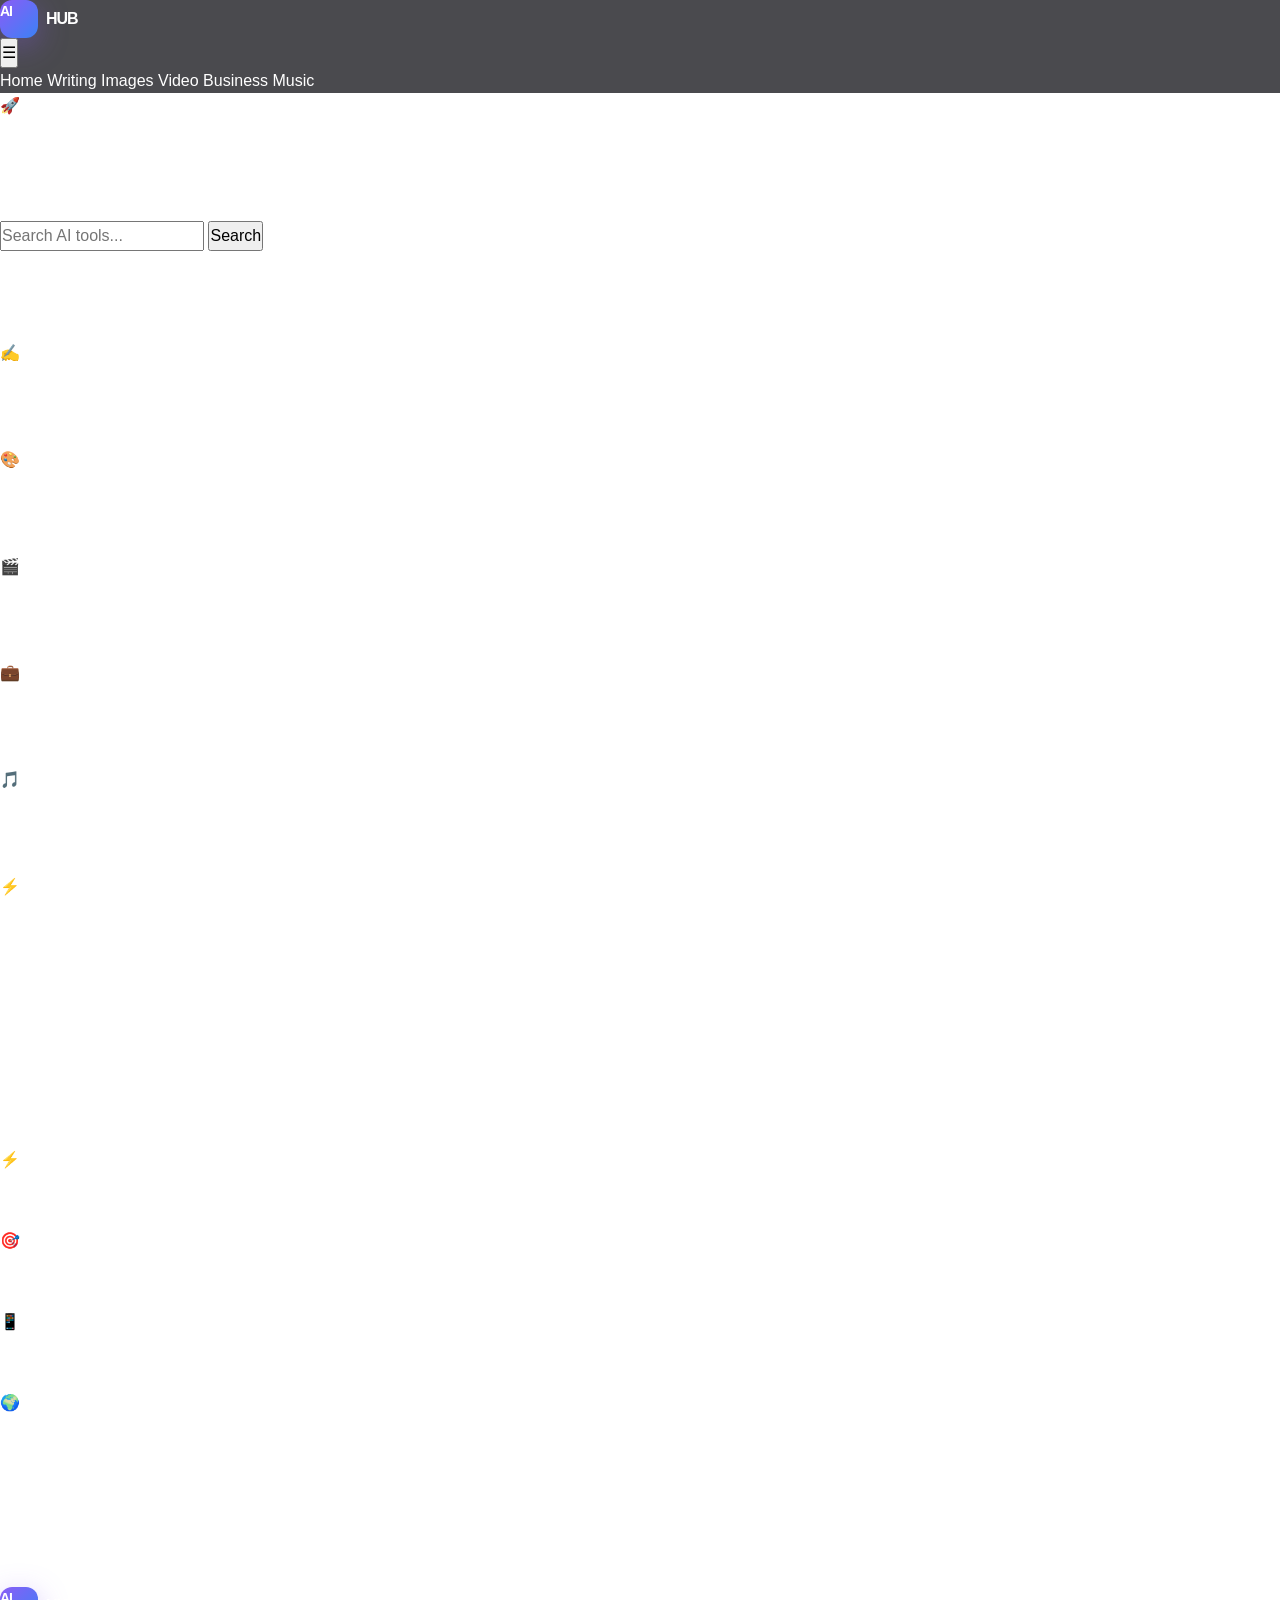
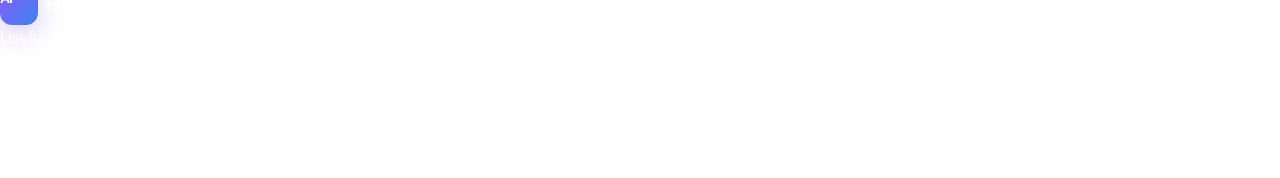
==== commit 46d420b4: "Update index.html" ====
--- a/index.html
+++ b/index.html
@@ -1,511 +1,293 @@
-```html
 <!DOCTYPE html>
 <html lang="en">
 <head>
-  <meta charset="UTF-8">
-  <meta name="viewport" content="width=device-width, initial-scale=1.0">
-
-  <title>AIHUB Tools – AI Tools & Online Tools</title>
-
-  <meta name="description" content="AIHUB Tools - Discover useful AI tools for writing, images, video, business, music, productivity and more.">
-  <meta name="keywords" content="AI tools, AIHUB, AI tools online, free AI tools, writing tools, image tools, video tools, business tools">
-  <meta name="author" content="AIHUB Tools">
-
-  <link rel="canonical" href="https://aihubbb.github.io/AIHUB/">
-
-  <!-- Open Graph -->
-  <meta property="og:title" content="AIHUB Tools – AI Tools & Online Tools">
-  <meta property="og:description" content="Discover useful AI tools for writing, images, video, business, music and productivity.">
-  <meta property="og:type" content="website">
-  <meta property="og:url" content="https://aihubbb.github.io/AIHUB/">
-  <meta property="og:image" content="https://aihubbb.github.io/AIHUB/favicon.svg">
-
-  <link rel="icon" type="image/svg+xml" href="favicon.svg">
-  <link rel="stylesheet" href="style.css">
-
-  <!-- Google Analytics -->
-  <script async src="https://www.googletagmanager.com/gtag/js?id=G-LG88MPD4NY"></script>
-  <script>
-    window.dataLayer = window.dataLayer || [];
-
-    function gtag() {
-      dataLayer.push(arguments);
-    }
-
-    gtag('js', new Date());
-    gtag('config', 'G-LG88MPD4NY');
-  </script>
+<meta charset="UTF-8">
+<meta name="viewport" content="width=device-width, initial-scale=1.0">
+
+<title>AIHUB - AI Tools for Everyone</title>
+
+<meta name="description" content="AIHUB brings useful AI tools for writing, images, video, business and music together in one place.">
+<meta name="keywords" content="AI tools, artificial intelligence, AI writing, AI image, AI video, AI business, AI music">
+
+<link rel="canonical" href="https://aihubbb.github.io/AIHUB/">
+<link rel="icon" href="favicon.svg">
+<link rel="stylesheet" href="style.css">
+
+<meta property="og:title" content="AIHUB - AI Tools">
+<meta property="og:description" content="Discover useful AI tools in one place.">
+<meta property="og:type" content="website">
+<meta property="og:url" content="https://aihubbb.github.io/AIHUB/">
+
+<script async src="https://www.googletagmanager.com/gtag/js?id=G-LG88MPD4NY"></script>
+<script>
+window.dataLayer = window.dataLayer || [];
+function gtag(){dataLayer.push(arguments);}
+gtag('js', new Date());
+gtag('config', 'G-LG88MPD4NY');
+</script>
 </head>
 
 <body>
 
-  <!-- NAVBAR -->
-  <header class="navbar">
-    <div class="nav-container">
-
-      <a href="index.html" class="logo">
-        <span class="logo-icon">AI</span>
-        <span>AIHUB <b>Tools</b></span>
-      </a>
-
-      <button class="menu-toggle" onclick="toggleMenu()">☰</button>
-
-      <nav class="nav-links" id="navLinks">
-        <a href="index.html" class="active">Home</a>
-        <a href="writing.html">Writing</a>
-        <a href="image.html">Images</a>
-        <a href="video.html">Video</a>
-        <a href="business.html">Business</a>
-        <a href="music.html">Music</a>
-        <a href="more-tools.html">More Tools</a>
-        <a href="about.html">About</a>
-        <a href="contact.html">Contact</a>
-      </nav>
-
-    </div>
-  </header>
-
-
-  <!-- HERO -->
-  <main>
-
-    <section class="hero">
-      <div class="hero-content">
-
-        <div class="hero-badge">
-          🚀 YOUR AI TOOLBOX
-        </div>
-
-        <h1>
-          Everything AI.
-          <span>One Powerful Hub.</span>
-        </h1>
-
-        <p>
-          Discover useful tools for writing, images, video, business,
-          music and productivity — all in one place.
-        </p>
-
-        <div class="hero-buttons">
-          <a href="more-tools.html" class="btn btn-primary">
-            Explore All Tools →
-          </a>
-
-          <a href="#tools" class="btn btn-secondary">
-            View Tools
-          </a>
-        </div>
-
-        <!-- SEARCH -->
-        <div class="hero-search">
-          <span>🔎</span>
-
-          <input
-            type="text"
-            id="toolSearch"
-            placeholder="Search AI tools..."
-            onkeyup="searchTools()"
-          >
-        </div>
-
-      </div>
-
-
-      <!-- HERO VISUAL -->
-      <div class="hero-visual">
-        <div class="ai-orb">
-          <div class="orb-inner">
-            AI
-          </div>
-        </div>
-      </div>
-
-    </section>
-
-
-    <!-- TOOLS -->
-    <section class="section" id="tools">
-
-      <div class="section-heading">
-        <span class="section-badge">✨ EXPLORE</span>
-
-        <h2>
-          AIHUB <span>Tools</span>
-        </h2>
-
-        <p>
-          Choose a category and start creating.
-        </p>
-      </div>
-
-
-      <div class="tools-grid" id="toolsGrid">
-
-        <!-- WRITING -->
-        <a
-          href="writing.html"
-          class="tool-card"
-          data-tool="writing ai writing text writer words"
-        >
-          <div class="tool-icon">✍️</div>
-
-          <h3>AI Writing</h3>
-
-          <p>
-            Create ideas, improve text and write faster.
-          </p>
-
-          <span class="tool-link">
-            Open Tool →
-          </span>
-        </a>
-
-
-        <!-- IMAGES -->
-        <a
-          href="image.html"
-          class="tool-card"
-          data-tool="images image ai art pictures generator"
-        >
-          <div class="tool-icon">🎨</div>
-
-          <h3>AI Images</h3>
-
-          <p>
-            Create creative image prompts and visual ideas.
-          </p>
-
-          <span class="tool-link">
-            Open Tool →
-          </span>
-        </a>
-
-
-        <!-- VIDEO -->
-        <a
-          href="video.html"
-          class="tool-card"
-          data-tool="video ai video ideas content"
-        >
-          <div class="tool-icon">🎬</div>
-
-          <h3>AI Video</h3>
-
-          <p>
-            Generate video ideas and content concepts.
-          </p>
-
-          <span class="tool-link">
-            Open Tool →
-          </span>
-        </a>
-
-
-        <!-- BUSINESS -->
-        <a
-          href="business.html"
-          class="tool-card"
-          data-tool="business ai business startup money ideas"
-        >
-          <div class="tool-icon">💼</div>
-
-          <h3>AI Business</h3>
-
-          <p>
-            Find business ideas and useful strategies.
-          </p>
-
-          <span class="tool-link">
-            Open Tool →
-          </span>
-        </a>
-
-
-        <!-- MUSIC -->
-        <a
-          href="music.html"
-          class="tool-card"
-          data-tool="music ai music songs lyrics creative"
-        >
-          <div class="tool-icon">🎵</div>
-
-          <h3>AI Music</h3>
-
-          <p>
-            Generate music concepts, genres and song ideas.
-          </p>
-
-          <span class="tool-link">
-            Open Tool →
-          </span>
-        </a>
-
-
-        <!-- MORE TOOLS -->
-        <a
-          href="more-tools.html"
-          class="tool-card"
-          data-tool="more tools productivity seo email cv calculator json password"
-        >
-          <div class="tool-icon">⚡</div>
-
-          <h3>More Tools</h3>
-
-          <p>
-            Explore productivity, SEO, CV, calculator and more.
-          </p>
-
-          <span class="tool-link">
-            Explore →
-          </span>
-        </a>
-
-      </div>
-
-
-      <!-- NO RESULTS -->
-      <div id="noResults" class="no-results" style="display:none;">
-        <div>🔎</div>
-
-        <h3>No tools found</h3>
-
-        <p>
-          Try another search.
-        </p>
-      </div>
-
-    </section>
-
-
-    <!-- STATS -->
-    <section class="stats-section">
-
-      <div class="stats-grid">
-
-        <div class="stat">
-          <strong>15+</strong>
-          <span>Useful Tools</span>
-        </div>
-
-        <div class="stat">
-          <strong>24/7</strong>
-          <span>Available</span>
-        </div>
-
-        <div class="stat">
-          <strong>⚡</strong>
-          <span>Fast & Simple</span>
-        </div>
-
-        <div class="stat">
-          <strong>🌍</strong>
-          <span>For Everyone</span>
-        </div>
-
-      </div>
-
-    </section>
-
-
-    <!-- WHY AIHUB -->
-    <section class="section">
-
-      <div class="section-heading">
-
-        <span class="section-badge">
-          💡 WHY AIHUB
-        </span>
-
-        <h2>
-          Simple. Fast. <span>Useful.</span>
-        </h2>
-
-        <p>
-          Everything you need in one place.
-        </p>
-
-      </div>
-
-
-      <div class="features-grid">
-
-        <div class="feature-card">
-          <div class="feature-icon">⚡</div>
-
-          <h3>Fast</h3>
-
-          <p>
-            Simple tools designed to help you get results quickly.
-          </p>
-        </div>
-
-
-        <div class="feature-card">
-          <div class="feature-icon">🎯</div>
-
-          <h3>Simple</h3>
-
-          <p>
-            Easy interfaces without unnecessary complications.
-          </p>
-        </div>
-
-
-        <div class="feature-card">
-          <div class="feature-icon">🚀</div>
-
-          <h3>Growing</h3>
-
-          <p>
-            New tools and improvements can be added over time.
-          </p>
-        </div>
-
-
-        <div class="feature-card">
-          <div class="feature-icon">🌍</div>
-
-          <h3>Accessible</h3>
-
-          <p>
-            Built to be useful for creators, students and businesses.
-          </p>
-        </div>
-
-      </div>
-
-    </section>
-
-
-    <!-- CTA -->
-    <section class="cta-section">
-
-      <div class="cta-box">
-
-        <span class="section-badge">
-          🚀 START NOW
-        </span>
-
-        <h2>
-          Explore More AIHUB Tools
-        </h2>
-
-        <p>
-          Discover more useful tools for your daily work and creativity.
-        </p>
-
-        <a href="more-tools.html" class="btn btn-primary">
-          Explore More Tools →
-        </a>
-
-      </div>
-
-    </section>
-
-  </main>
-
-
-  <!-- FOOTER -->
-  <footer class="footer">
-
-    <div class="footer-container">
-
-      <div class="footer-brand">
-
-        <a href="index.html" class="logo">
-          <span class="logo-icon">AI</span>
-          <span>AIHUB <b>Tools</b></span>
-        </a>
-
-        <p>
-          Your simple AI tools hub.
-        </p>
-
-      </div>
-
-
-      <div class="footer-links">
-
-        <a href="index.html">Home</a>
-        <a href="more-tools.html">More Tools</a>
-        <a href="about.html">About</a>
-        <a href="contact.html">Contact</a>
-        <a href="privacy.html">Privacy</a>
-        <a href="terms.html">Terms</a>
-
-      </div>
-
-    </div>
-
-
-    <div class="footer-bottom">
-      © 2026 AIHUB Tools. All rights reserved.
-    </div>
-
-  </footer>
-
-
-  <script src="script.js"></script>
-
-
-  <script>
-    function searchTools() {
-
-      const searchInput = document.getElementById("toolSearch");
-
-      const query =
-        searchInput.value.toLowerCase().trim();
-
-      const cards =
-        document.querySelectorAll(".tool-card");
-
-      const noResults =
-        document.getElementById("noResults");
-
-      let found = false;
-
-
-      cards.forEach(card => {
-
-        const text =
-          (
-            card.innerText +
-            " " +
-            card.dataset.tool
-          ).toLowerCase();
-
-
-        if (text.includes(query)) {
-
-          card.style.display = "";
-          found = true;
-
-        } else {
-
-          card.style.display = "none";
-
-        }
-
-      });
-
-
-      if (query === "") {
-
-        cards.forEach(card => {
-          card.style.display = "";
-        });
-
-        noResults.style.display = "none";
-
-        return;
-      }
-
-
-      noResults.style.display =
-        found ? "none" : "block";
-    }
-  </script>
+<header class="navbar">
+
+<a href="index.html" class="logo">
+<span>AI</span>HUB
+</a>
+
+<button class="menu-btn" onclick="toggleMenu()">☰</button>
+
+<nav id="navMenu">
+<a class="active" href="index.html">Home</a>
+<a href="writing.html">Writing</a>
+<a href="image.html">Images</a>
+<a href="video.html">Video</a>
+<a href="business.html">Business</a>
+<a href="music.html">Music</a>
+</nav>
+
+</header>
+
+<main>
+
+<section class="hero">
+
+<div class="hero-badge">🚀 Your AI Toolbox</div>
+
+<h1>
+Everything AI.<br>
+<span>One Powerful Hub.</span>
+</h1>
+
+<p>
+Discover useful AI tools for writing, images, videos, business,
+music and productivity.
+</p>
+
+<div class="search-box">
+
+<input
+id="siteSearch"
+type="text"
+placeholder="Search AI tools..."
+onkeyup="searchTools()"
+>
+
+<button onclick="searchTools()">Search</button>
+
+</div>
+
+</section>
+
+
+<section class="section">
+
+<div class="section-heading">
+<p class="small-title">EXPLORE</p>
+<h2>AI Tools</h2>
+<p>Choose a category and start creating.</p>
+</div>
+
+
+<div class="tools-grid" id="toolsGrid">
+
+<a href="writing.html" class="tool-card" data-search="writing text article copy">
+<div class="tool-icon purple">✍️</div>
+<h3>AI Writing</h3>
+<p>Write, rewrite, improve and organize your text.</p>
+<span>Explore →</span>
+</a>
+
+
+<a href="image.html" class="tool-card" data-search="image photo picture art design">
+<div class="tool-icon blue">🎨</div>
+<h3>AI Images</h3>
+<p>Create image ideas and powerful AI prompts.</p>
+<span>Explore →</span>
+</a>
+
+
+<a href="video.html" class="tool-card" data-search="video film youtube content">
+<div class="tool-icon pink">🎬</div>
+<h3>AI Video</h3>
+<p>Create video ideas, scripts and concepts.</p>
+<span>Explore →</span>
+</a>
+
+
+<a href="business.html" class="tool-card" data-search="business marketing startup company money">
+<div class="tool-icon green">💼</div>
+<h3>AI Business</h3>
+<p>Business ideas, marketing and productivity tools.</p>
+<span>Explore →</span>
+</a>
+
+
+<a href="music.html" class="tool-card" data-search="music song audio beat">
+<div class="tool-icon orange">🎵</div>
+<h3>AI Music</h3>
+<p>Generate song concepts, lyrics ideas and music prompts.</p>
+<span>Explore →</span>
+</a>
+
+
+<div class="tool-card coming-soon">
+
+<div class="tool-icon cyan">⚡</div>
+
+<h3>More Tools</h3>
+
+<p>
+More AI utilities are coming soon.
+</p>
+
+<span>Coming Soon</span>
+
+</div>
+
+</div>
+
+</section>
+
+
+<section class="stats-section">
+
+<div class="stats">
+
+<div>
+<strong>5+</strong>
+<span>Categories</span>
+</div>
+
+<div>
+<strong>24/7</strong>
+<span>Available</span>
+</div>
+
+<div>
+<strong>100%</strong>
+<span>Web Based</span>
+</div>
+
+</div>
+
+</section>
+
+
+<section class="section">
+
+<div class="section-heading">
+
+<p class="small-title">WHY AIHUB</p>
+
+<h2>Simple. Fast. Useful.</h2>
+
+<p>
+Everything you need to explore AI without jumping between dozens of websites.
+</p>
+
+</div>
+
+
+<div class="features-grid">
+
+<div class="feature-card">
+<div>⚡</div>
+<h3>Fast</h3>
+<p>Simple interfaces designed to help you get started quickly.</p>
+</div>
+
+<div class="feature-card">
+<div>🎯</div>
+<h3>Useful</h3>
+<p>Tools and ideas focused on real everyday tasks.</p>
+</div>
+
+<div class="feature-card">
+<div>📱</div>
+<h3>Responsive</h3>
+<p>Use AIHUB comfortably on desktop, tablet or phone.</p>
+</div>
+
+<div class="feature-card">
+<div>🌍</div>
+<h3>One Place</h3>
+<p>Different AI categories organized in one clean website.</p>
+</div>
+
+</div>
+
+</section>
+
+
+<section class="cta">
+
+<div>
+
+<p class="small-title">START NOW</p>
+
+<h2>Explore the world of AI.</h2>
+
+<p>
+Find your next AI tool and start creating.
+</p>
+
+<a href="writing.html" class="primary-btn">
+Explore Tools →
+</a>
+
+</div>
+
+</section>
+
+</main>
+
+
+<footer>
+
+<div class="footer-main">
+
+<div>
+<a href="index.html" class="logo">
+<span>AI</span>HUB
+</a>
+
+<p>
+Useful AI tools in one place.
+</p>
+</div>
+
+
+<div class="footer-links">
+
+<div>
+<h4>Tools</h4>
+<a href="writing.html">Writing</a>
+<a href="image.html">Images</a>
+<a href="video.html">Video</a>
+<a href="business.html">Business</a>
+<a href="music.html">Music</a>
+</div>
+
+<div>
+<h4>AIHUB</h4>
+<a href="about.html">About</a>
+<a href="contact.html">Contact</a>
+<a href="privacy.html">Privacy</a>
+<a href="terms.html">Terms</a>
+</div>
+
+</div>
+
+</div>
+
+<div class="footer-bottom">
+© 2026 AIHUB. All rights reserved.
+</div>
+
+</footer>
+
+<script src="script.js"></script>
 
 </body>
 </html>
-```
